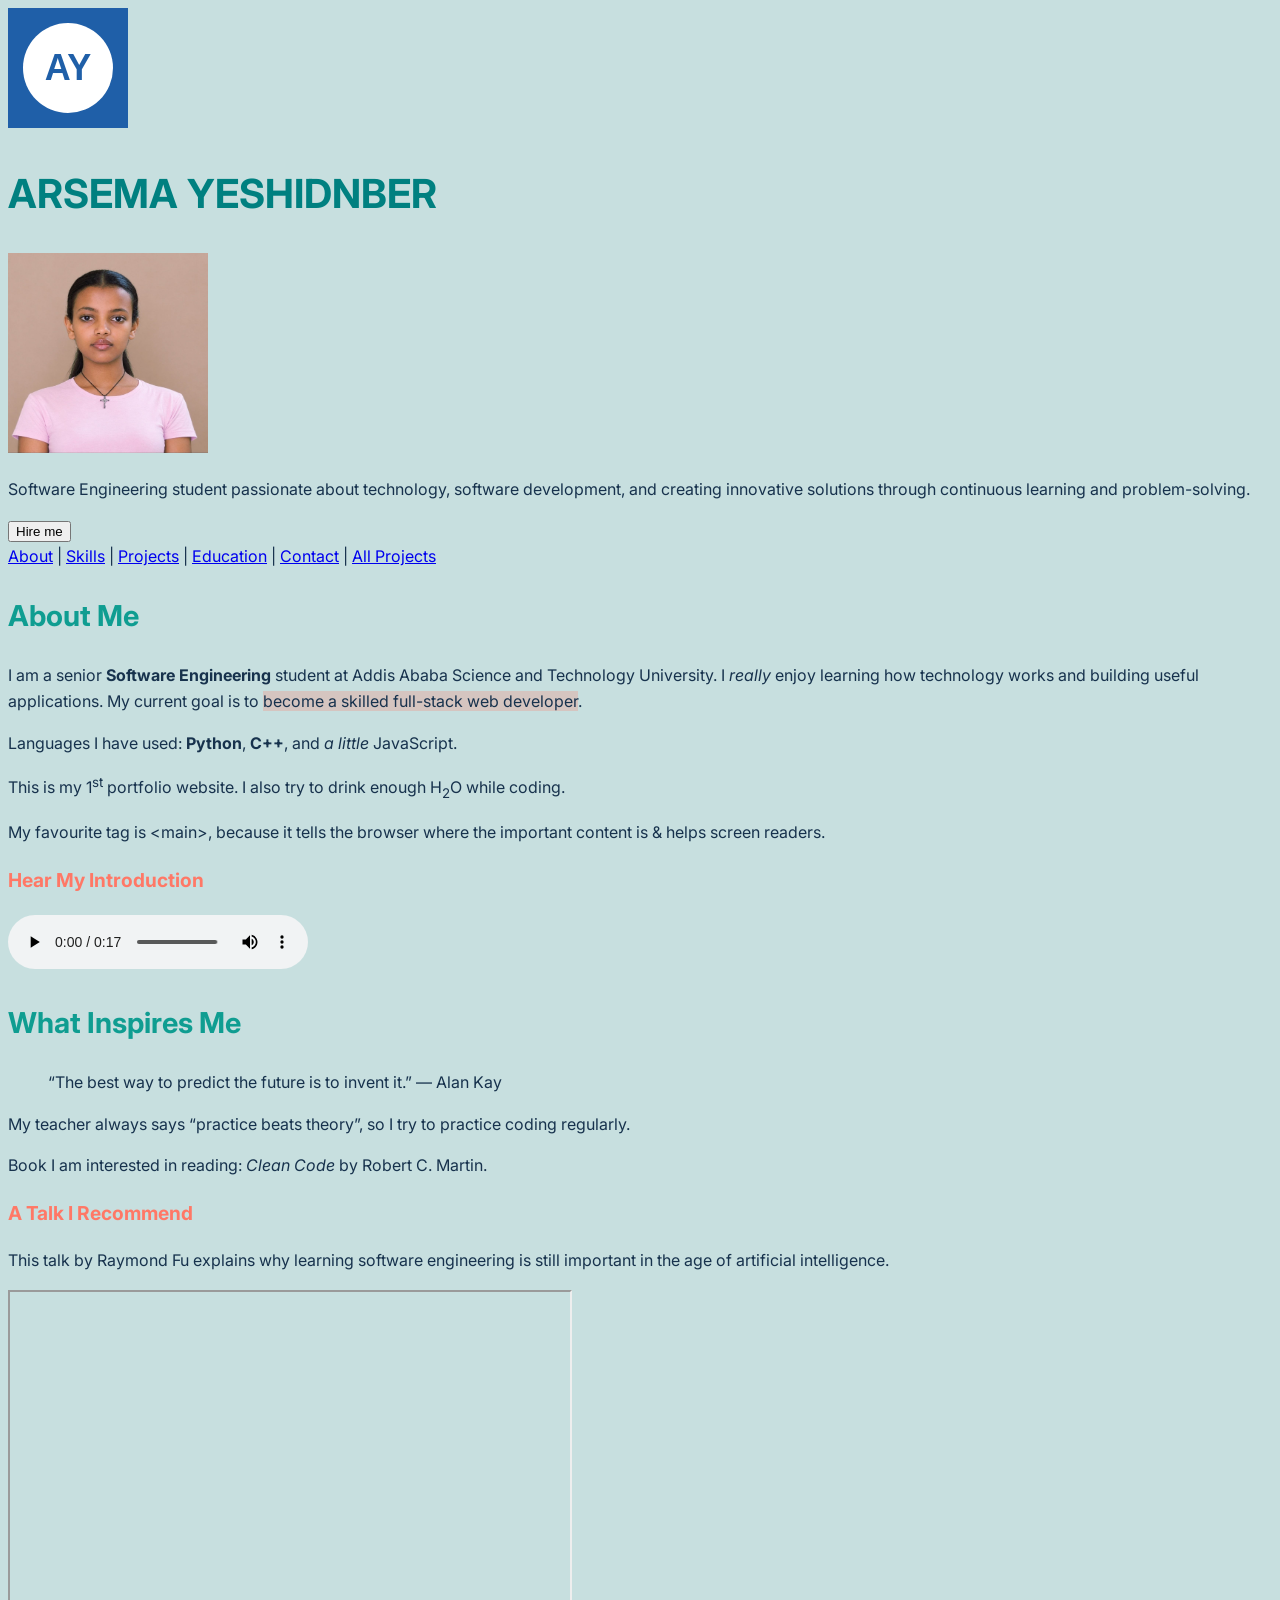
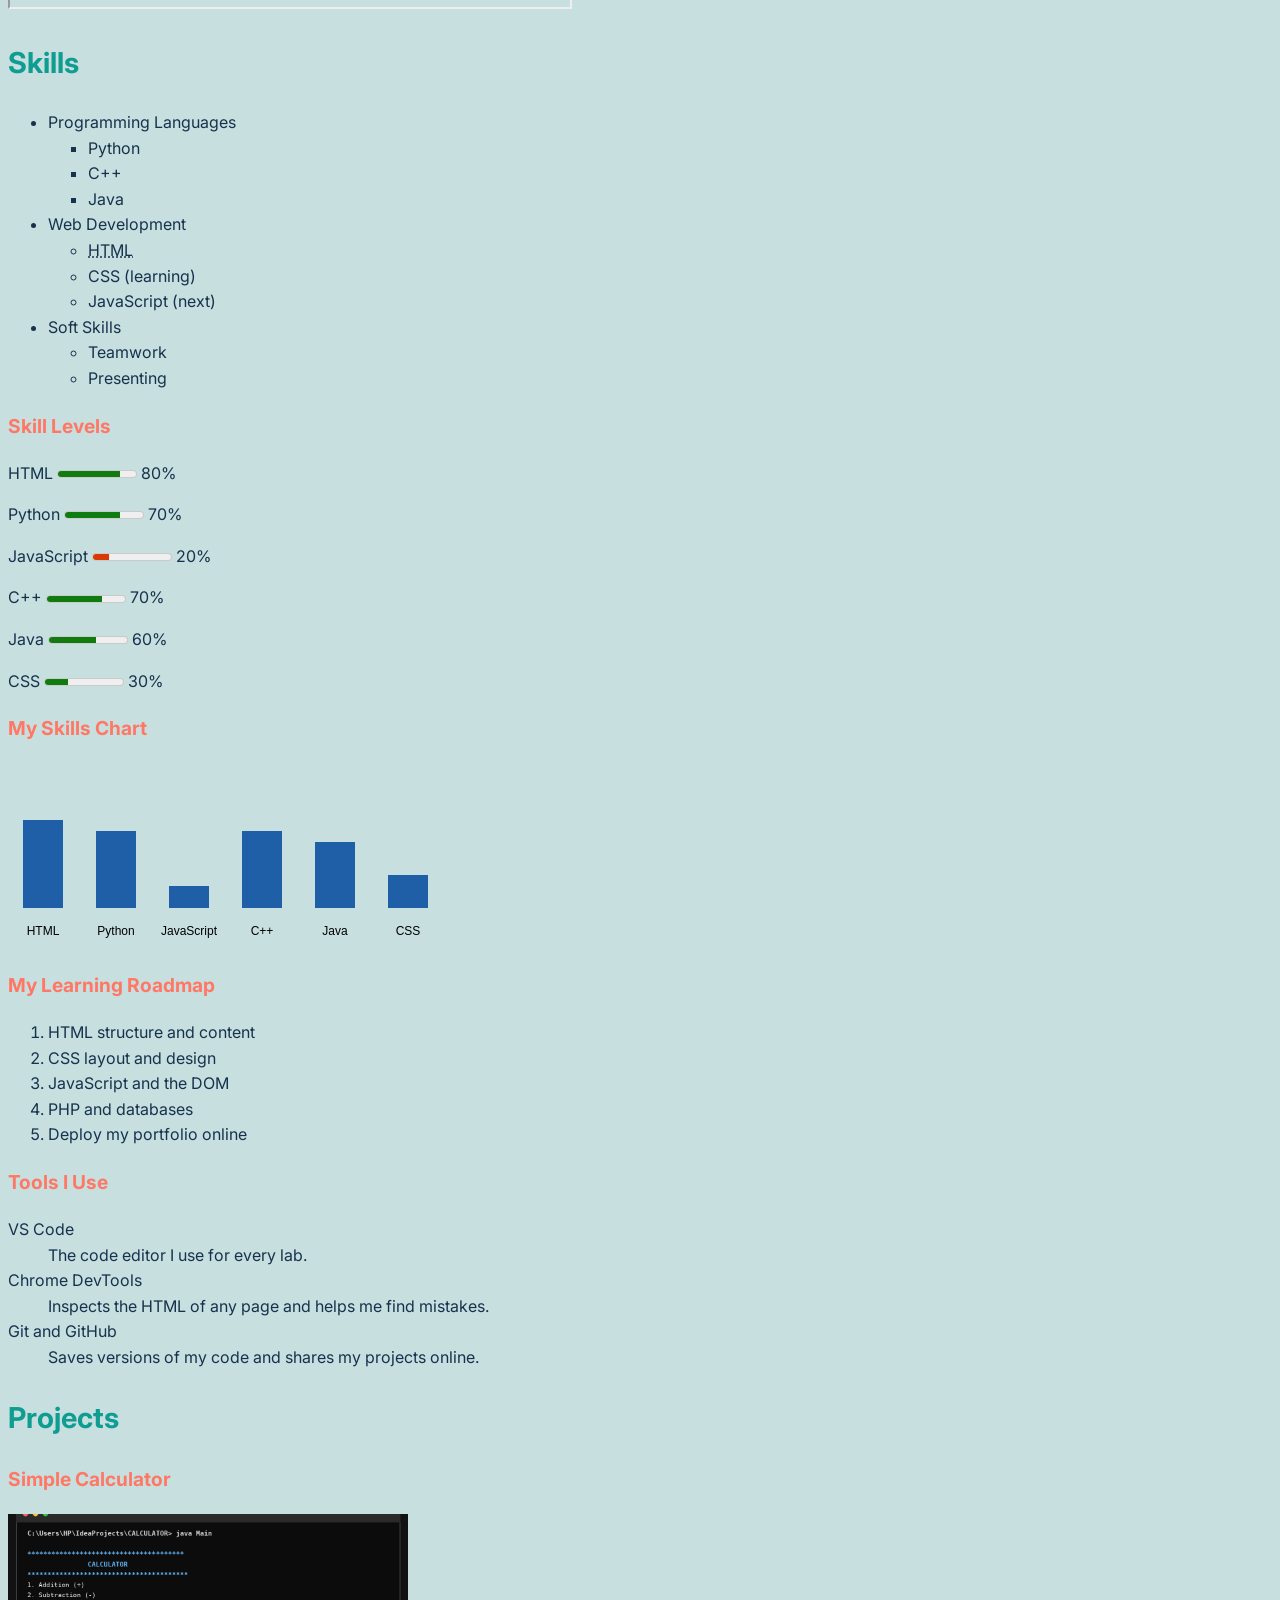
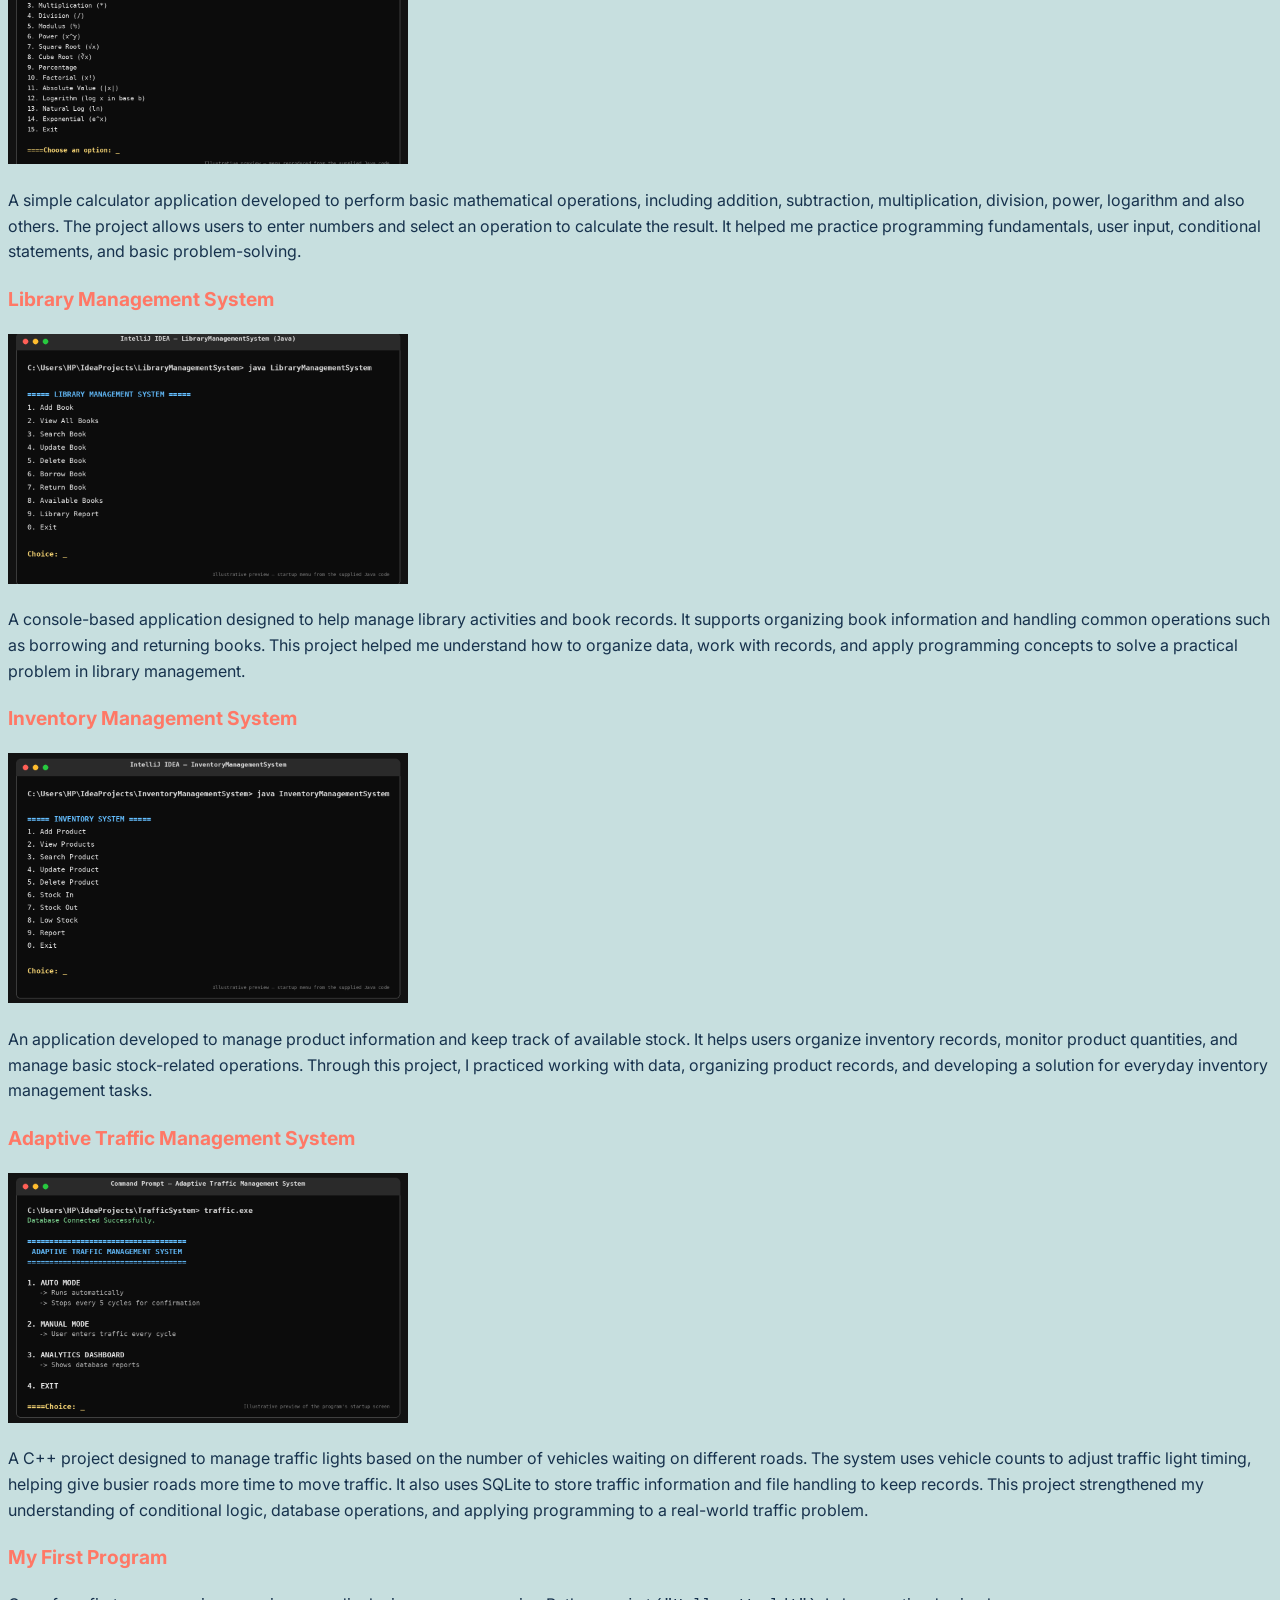
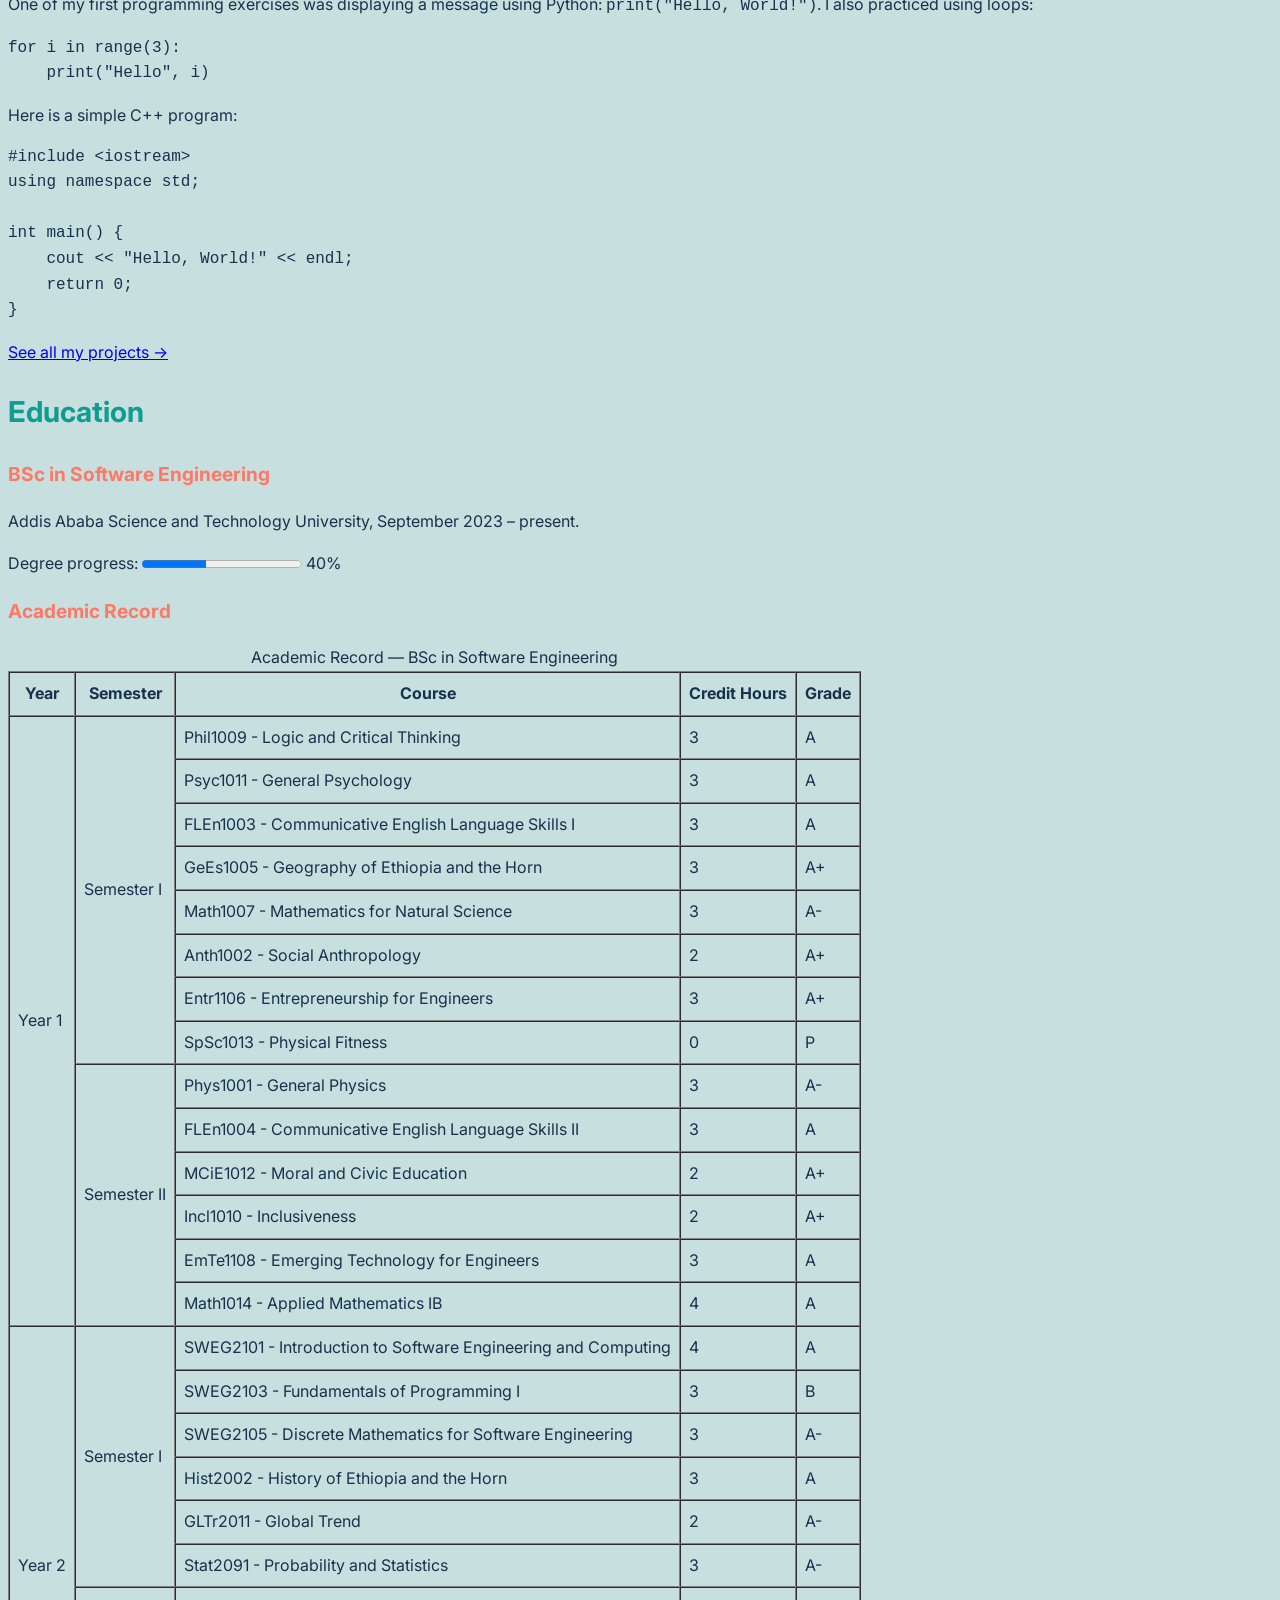
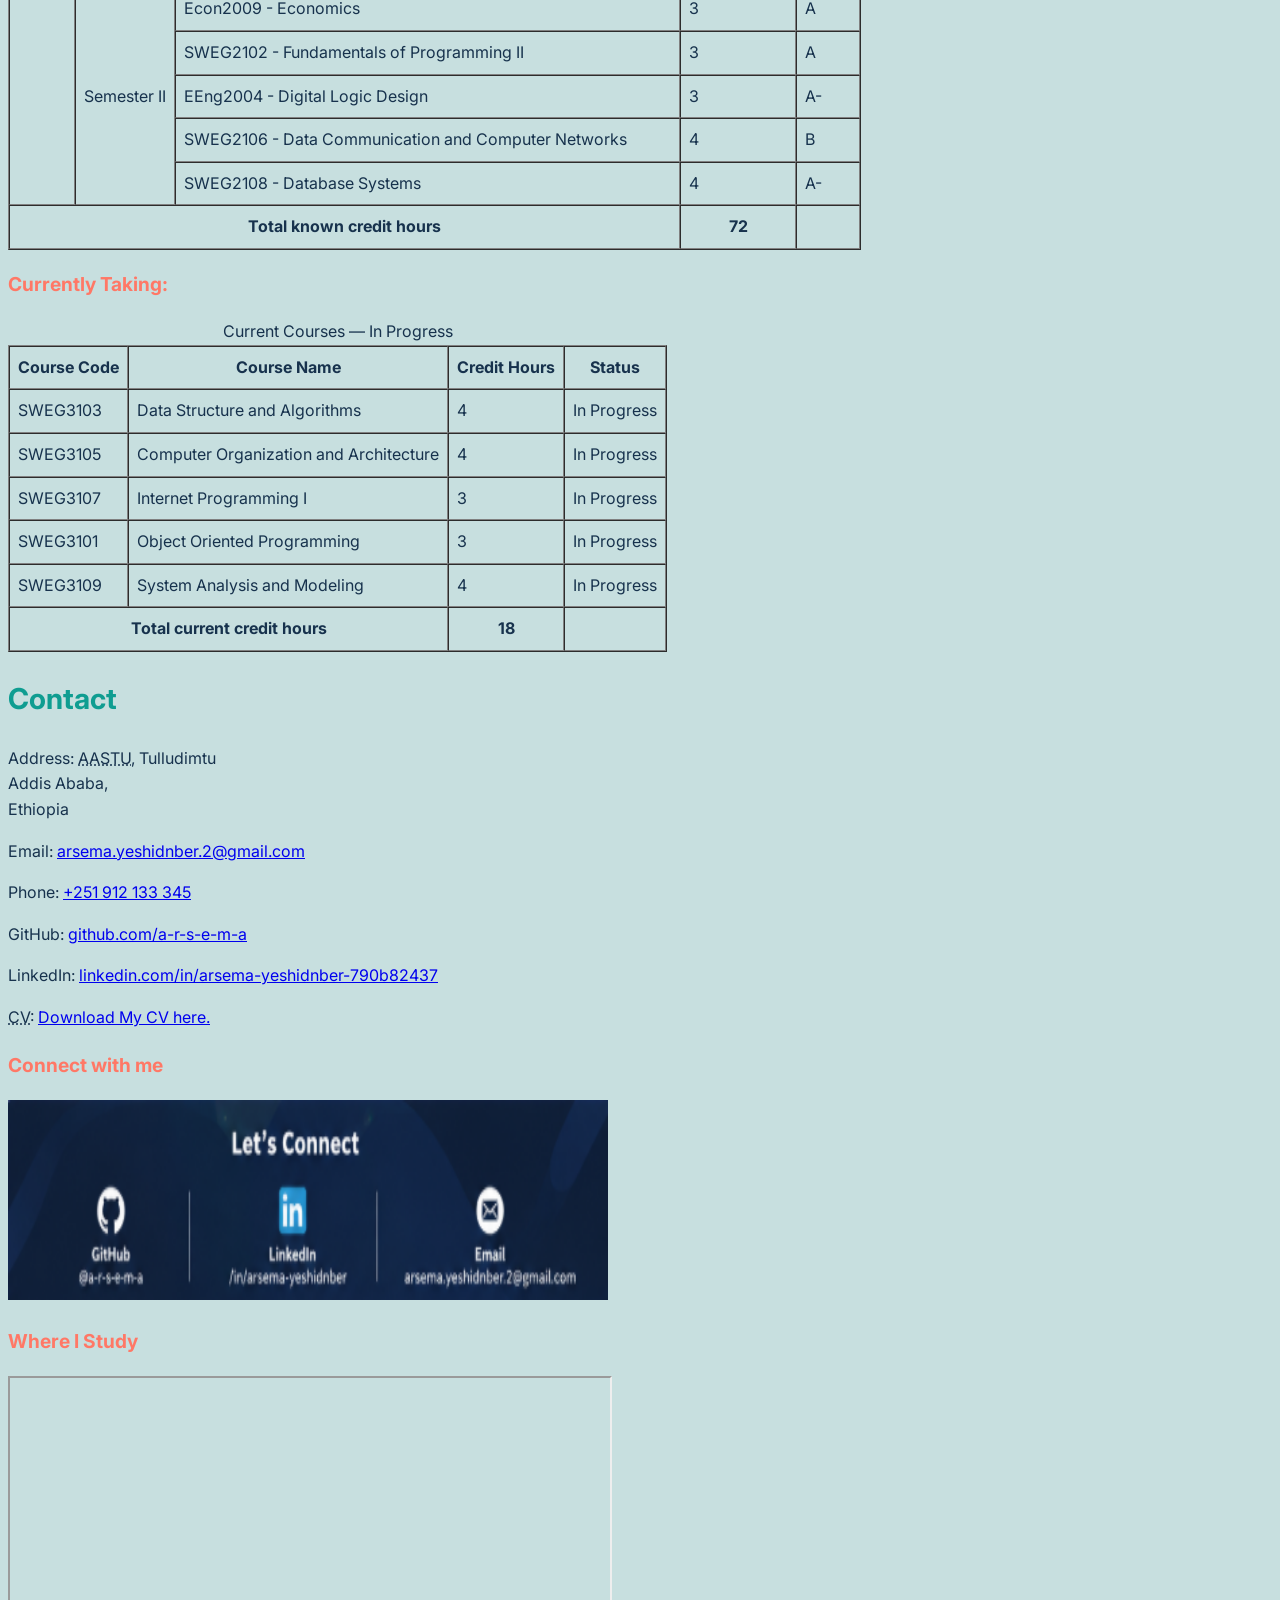
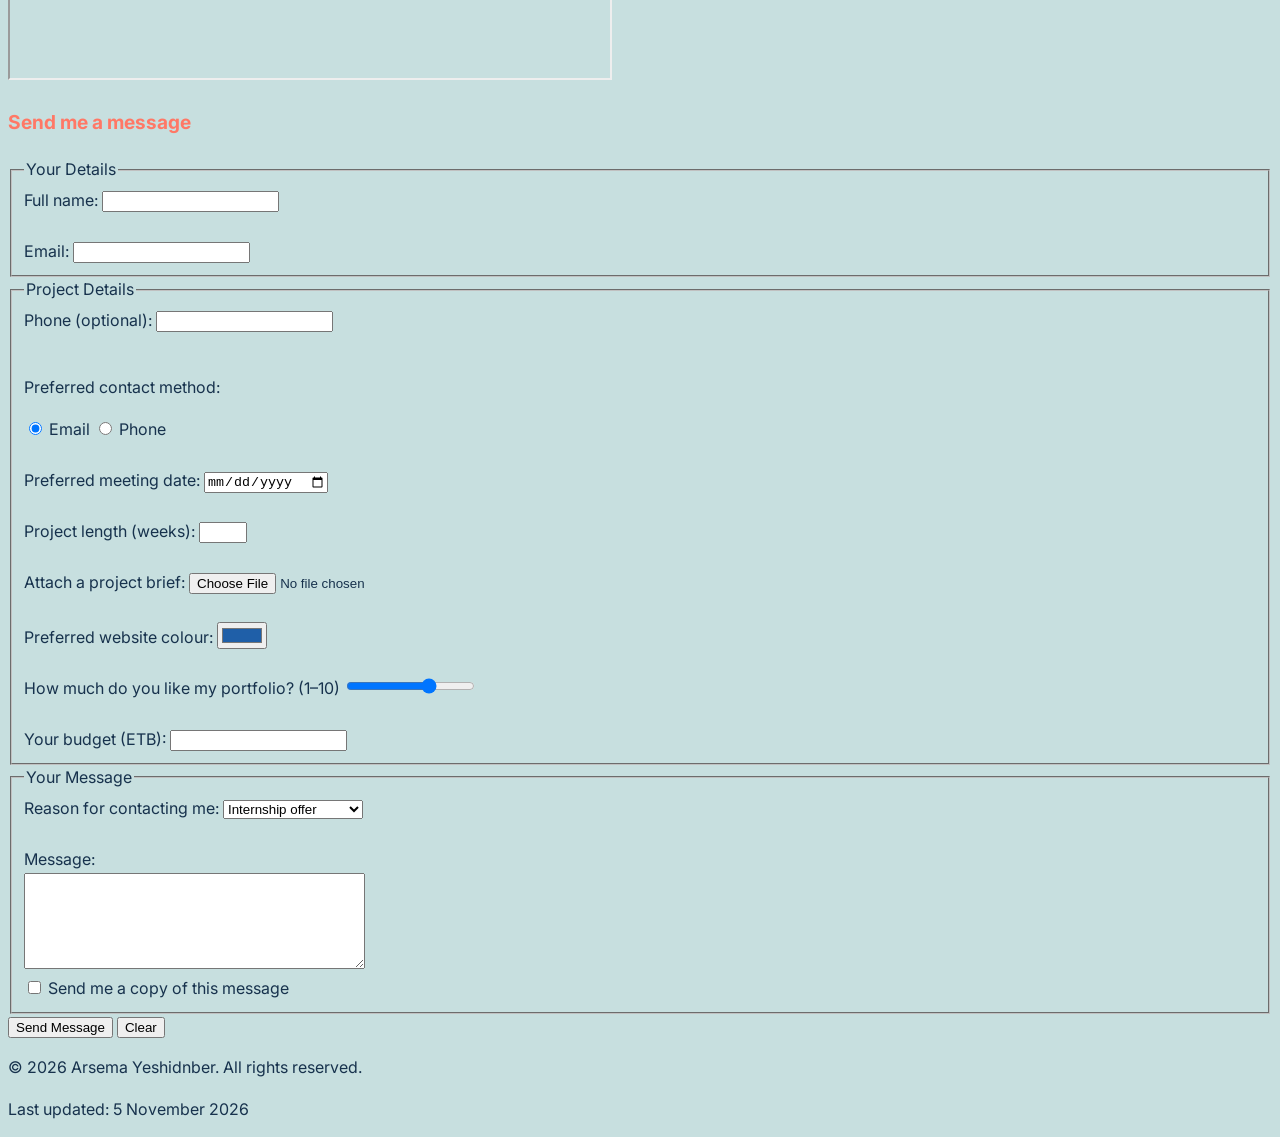
==== index.html @ cb22eab3 "Lab 16(C): Added Inter Google Font" ====
<!DOCTYPE html>
<html lang="en">
<head>
    <meta charset="UTF-8">

    <meta name="viewport" content="width=device-width, initial-scale=1.0">

    <meta name="description" content="Portfolio of Arsema Yeshidnber, Software Engineering student at Addis Ababa Science and Technology University, showcasing skills, education, and software projects.">

    <meta name="keywords" content="Arsema Yeshidnber, portfolio, software engineering, web developer, HTML, Java, Python, C++">

    <meta name="author" content="Arsema Yeshidnber">

    <title>Arsema Yeshidnber | Portfolio</title>

    <link rel="icon" type="image/png" href="image/favicon.png">
    
    <link href="https://fonts.googleapis.com/css2?family=Inter:wght@400;600;700&display=swap" rel="stylesheet">
    <link rel="stylesheet" href="css/style.css">

</head>
<body>

<header>

    <canvas id="logo" width="120" height="120">
        Arsema Yeshidnber logo
    </canvas>

    <h1> ARSEMA YESHIDNBER </h1>

    <img src="image\Profile pic.jpg"
         alt="Portrait of Arsema Yeshidnber"
         title="Arsema Yeshidnber"
         width="200"
         height="200">

    <p>Software Engineering student passionate about technology, software development, and creating innovative solutions through continuous learning and problem-solving.</p>

    <button type="button"
            onclick="document.getElementById('hireDialog').showModal()">
        Hire me
    </button>

    <dialog id="hireDialog">

        <h2>Available for Internships</h2>

        <p>
            I am available for internships and freelance web projects from June 2027.
        </p>

        <p>
            <a href="#contact">Send me a message</a>
            or
            <a href="files/cv.pdf" download>download my CV</a>.
        </p>

        <button type="button"
                onclick="document.getElementById('hireDialog').close()">
            Close
        </button>

    </dialog>

    <nav>
        <a href="#about">About</a> |
        <a href="#skills">Skills</a> |
        <a href="#projects">Projects</a> |
        <a href="#education">Education</a> |
        <a href="#contact">Contact</a> |
        <a href="project.html">All Projects</a>
    </nav>
</header>

<main>

    <section id="about">
        <h2>About Me</h2>

        <p>
            I am a senior <strong>Software Engineering</strong> student at Addis Ababa Science and Technology University.
            I <em>really</em> enjoy learning how technology works and building useful applications.
            My current goal is to <mark>become a skilled full-stack web developer</mark>.
        </p>

        <p>
            Languages I have used:
            <b>Python</b>, <b>C++</b>, and <i>a little</i> JavaScript.
        </p>

        <p>
            This is my 1<sup>st</sup> portfolio website.
            I also try to drink enough H<sub>2</sub>O while coding.
        </p>

        <p>
            My favourite tag is &lt;main&gt;, because it tells the browser
            where the important content is &amp; helps screen readers.
        </p>

        
        <h3>Hear My Introduction</h3>

        <audio controls>
            <source src="media/intro.mp3" type="audio/mpeg">
            Your browser does not support the audio element.
        </audio>

    </section>

    <aside>
        <h2>What Inspires Me</h2>

        <blockquote>
            “The best way to predict the future is to invent it.” — Alan Kay
        </blockquote>

        <p>
            My teacher always says <q>practice beats theory</q>, so I try to practice coding regularly.
        </p>

        <p>
            Book I am interested in reading:
            <cite>Clean Code</cite> by Robert C. Martin.
        </p>

    
        <h3>A Talk I Recommend</h3>

        <p>
            This talk by Raymond Fu explains why learning software engineering
            is still important in the age of artificial intelligence.
        </p>

        <iframe
            src="https://www.youtube.com/embed/w4rG5GY9IlA"
            width="560"
            height="315"
            title="Learning Software Engineering During the Era of AI by Raymond Fu"
            allowfullscreen>
        </iframe>

    </aside>

    <section id="skills">
        <h2>Skills</h2>

        <ul>
            <li>Programming Languages
                <ul type="square">
                    <li>Python</li>
                    <li>C++</li>
                    <li>Java</li>
                </ul>
            </li>

            <li>Web Development
                <ul type="circle">
                    <li><abbr title="HyperText Markup Language">HTML</abbr></li>
                    <li>CSS (learning)</li>
                    <li>JavaScript (next)</li>
                </ul>
            </li>

            <li>Soft Skills
                <ul>
                    <li>Teamwork</li>
                    <li>Presenting</li>
                </ul>
            </li>
        </ul>

        <h3>Skill Levels</h3>


        <p>
            <label for="lvl-html">HTML</label>
            <meter id="lvl-html" value="0.8" min="0" max="1">80%</meter>
            80%
        </p>

        <p>
            <label for="lvl-python">Python</label>
            <meter id="lvl-python" value="0.7" min="0" max="1">70%</meter>
            70%
        </p>

        <p>
            <label for="lvl-js">JavaScript</label>
            <meter id="lvl-js"
                   value="0.2"
                   min="0"
                   max="1"
                   low="0.3"
                   high="0.7"
                   optimum="1">20%</meter>
            20%
        </p>

        <p>
            <label for="lvl-cpp">C++</label>
            <meter id="lvl-cpp" value="0.7" min="0" max="1">70%</meter>
            70%
        </p>

        <p>
            <label for="lvl-java">Java</label>
            <meter id="lvl-java" value="0.6" min="0" max="1">60%</meter>
            60%
        </p>

        <p>
            <label for="lvl-css">CSS</label>
            <meter id="lvl-css" value="0.3" min="0" max="1">30%</meter>
            30%
        </p>


        <h3>My Skills Chart</h3>

        <canvas id="skillChart" width="600" height="180">
            A bar chart showing my HTML, Python, JavaScript, C++, Java,
            CSS, Teamwork, and Presenting skill levels.
        </canvas>

        <h3>My Learning Roadmap</h3>

        <ol type="1">
            <li>HTML structure and content</li>
            <li>CSS layout and design</li>
            <li>JavaScript and the DOM</li>
            <li>PHP and databases</li>
            <li>Deploy my portfolio online</li>
        </ol>

        <h3>Tools I Use</h3>

        <dl>
            <dt>VS Code</dt>
            <dd>The code editor I use for every lab.</dd>

            <dt>Chrome DevTools</dt>
            <dd>Inspects the HTML of any page and helps me find mistakes.</dd>

            <dt>Git and GitHub</dt>
            <dd>Saves versions of my code and shares my projects online.</dd>
        </dl>
    </section>

    <section id="projects">
        <h2>Projects</h2>

        <article>
            <h3>Simple Calculator</h3>

            <img src="image/Project - Simple calculator.png"
                 alt="Simple Calculator project screenshot"
                 width="400"
                 height="250"
                 style="object-fit: cover;">

            <p>
                A simple calculator application developed to perform basic mathematical operations,
                including addition, subtraction, multiplication, division, power, logarithm and also others. The project allows
                users to enter numbers and select an operation to calculate the result. It helped
                me practice programming fundamentals, user input, conditional statements, and
                basic problem-solving.
            </p>
        </article>

        <article>
            <h3>Library Management System</h3>

            <img src="image/Project - Library management system.png"
                 alt="Library Management System screenshot"
                 width="400"
                 height="250"
                 style="object-fit: cover;">

            <p>
                A console-based application designed to help manage library activities and book
                records. It supports organizing book information and handling common operations
                such as borrowing and returning books. This project helped me understand how to
                organize data, work with records, and apply programming concepts to solve a
                practical problem in library management.
            </p>
        </article>

        <article>
            <h3>Inventory Management System</h3>

            <img src="image/Project - Inventory management system.png"
                 alt="Inventory Management System screenshot"
                 width="400"
                 height="250"
                 style="object-fit: cover;">

            <p>
                An application developed to manage product information and keep track of available
                stock. It helps users organize inventory records, monitor product quantities, and
                manage basic stock-related operations. Through this project, I practiced working
                with data, organizing product records, and developing a solution for everyday
                inventory management tasks.
            </p>
        </article>

        <article>
            <h3>Adaptive Traffic Management System</h3>

            <img src="image/Project - Adaptive traffic management system.png"
                 alt="Adaptive Traffic Management System screenshot"
                 width="400"
                 height="250"
                 style="object-fit: cover;">

            <p>
                A C++ project designed to manage traffic lights based on the number of vehicles
                waiting on different roads. The system uses vehicle counts to adjust traffic light
                timing, helping give busier roads more time to move traffic. It also uses SQLite
                to store traffic information and file handling to keep records. This project
                strengthened my understanding of conditional logic, database operations, and
                applying programming to a real-world traffic problem.
            </p>
        </article>

        <article>
            <h3>My First Program</h3>

            <p>
                One of my first programming exercises was displaying
                a message using Python:
                <code>print("Hello, World!")</code>.
                I also practiced using loops:
            </p>

            <pre><code>for i in range(3):
    print("Hello", i)</code></pre>

            <p>Here is a simple C++ program:</p>

            <pre><code>#include &lt;iostream&gt;
using namespace std;

int main() {
    cout &lt;&lt; "Hello, World!" &lt;&lt; endl;
    return 0;
}</code></pre>
        </article>

        <p>
            <a href="project.html">See all my projects →</a>
        </p>
    </section>

    <section id="education">
        <h2>Education</h2>

        <h3>BSc in Software Engineering</h3>

        <p>
            Addis Ababa Science and Technology University,
            <time datetime="2023-09">September 2023</time> – present.
        </p>

        <p>
            <label for="degree">Degree progress:</label>

            <progress id="degree" value="40" max="100">
                40%
            </progress>

            40%
        </p>

        <h3>Academic Record</h3>

        <table border="1" cellpadding="8" cellspacing="0">
            <caption>Academic Record — BSc in Software Engineering</caption>

            <thead>
                <tr>
                    <th>Year</th>
                    <th>Semester</th>
                    <th>Course</th>
                    <th>Credit Hours</th>
                    <th>Grade</th>
                </tr>
            </thead>

            <tbody>
                <tr>
                    <td rowspan="14">Year 1</td>
                    <td rowspan="8">Semester I</td>
                    <td>Phil1009 - Logic and Critical Thinking</td>
                    <td>3</td>
                    <td>A</td>
                </tr>
                <tr>
                    <td>Psyc1011 - General Psychology</td>
                    <td>3</td>
                    <td>A</td>
                </tr>
                <tr>
                    <td>FLEn1003 - Communicative English Language Skills I</td>
                    <td>3</td>
                    <td>A</td>
                </tr>
                <tr>
                    <td>GeEs1005 - Geography of Ethiopia and the Horn</td>
                    <td>3</td>
                    <td>A+</td>
                </tr>
                <tr>
                    <td>Math1007 - Mathematics for Natural Science</td>
                    <td>3</td>
                    <td>A-</td>
                </tr>
                <tr>
                    <td>Anth1002 - Social Anthropology</td>
                    <td>2</td>
                    <td>A+</td>
                </tr>
                <tr>
                    <td>Entr1106 - Entrepreneurship for Engineers</td>
                    <td>3</td>
                    <td>A+</td>
                </tr>
                <tr>
                    <td>SpSc1013 - Physical Fitness</td>
                    <td>0</td>
                    <td>P</td>
                </tr>

                <tr>
                    <td rowspan="6">Semester II</td>
                    <td>Phys1001 - General Physics</td>
                    <td>3</td>
                    <td>A-</td>
                </tr>
                <tr>
                    <td>FLEn1004 - Communicative English Language Skills II</td>
                    <td>3</td>
                    <td>A</td>
                </tr>
                <tr>
                    <td>MCiE1012 - Moral and Civic Education</td>
                    <td>2</td>
                    <td>A+</td>
                </tr>
                <tr>
                    <td>Incl1010 - Inclusiveness</td>
                    <td>2</td>
                    <td>A+</td>
                </tr>
                <tr>
                    <td>EmTe1108 - Emerging Technology for Engineers</td>
                    <td>3</td>
                    <td>A</td>
                </tr>
                <tr>
                    <td>Math1014 - Applied Mathematics IB</td>
                    <td>4</td>
                    <td>A</td>
                </tr>

                <tr>
                    <td rowspan="11">Year 2</td>
                    <td rowspan="6">Semester I</td>
                    <td>SWEG2101 - Introduction to Software Engineering and Computing</td>
                    <td>4</td>
                    <td>A</td>
                </tr>
                <tr>
                    <td>SWEG2103 - Fundamentals of Programming I</td>
                    <td>3</td>
                    <td>B</td>
                </tr>
                <tr>
                    <td>SWEG2105 - Discrete Mathematics for Software Engineering</td>
                    <td>3</td>
                    <td>A-</td>
                </tr>
                <tr>
                    <td>Hist2002 - History of Ethiopia and the Horn</td>
                    <td>3</td>
                    <td>A</td>
                </tr>
                <tr>
                    <td>GLTr2011 - Global Trend</td>
                    <td>2</td>
                    <td>A-</td>
                </tr>
                <tr>
                    <td>Stat2091 - Probability and Statistics</td>
                    <td>3</td>
                    <td>A-</td>
                </tr>

                <tr>
                    <td rowspan="5">Semester II</td>
                    <td>Econ2009 - Economics</td>
                    <td>3</td>
                    <td>A</td>
                </tr>
                <tr>
                    <td>SWEG2102 - Fundamentals of Programming II</td>
                    <td>3</td>
                    <td>A</td>
                </tr>
                <tr>
                    <td>EEng2004 - Digital Logic Design</td>
                    <td>3</td>
                    <td>A-</td>
                </tr>
                <tr>
                    <td>SWEG2106 - Data Communication and Computer Networks</td>
                    <td>4</td>
                    <td>B</td>
                </tr>
                <tr>
                    <td>SWEG2108 - Database Systems</td>
                    <td>4</td>
                    <td>A-</td>
                </tr>
            </tbody>

            <tfoot>
                <tr>
                    <th colspan="3">Total known credit hours </th>
                    <th>72</th>
                    <th></th>
                </tr>
            </tfoot>
        </table>

        <h3>Currently Taking:</h3>

        <table border="1" cellpadding="8" cellspacing="0">
            <caption>Current Courses — In Progress</caption>

            <thead>
                <tr>
                    <th>Course Code</th>
                    <th>Course Name</th>
                    <th>Credit Hours</th>
                    <th>Status</th>
                </tr>
            </thead>

            <tbody>
                <tr>
                    <td>SWEG3103</td>
                    <td>Data Structure and Algorithms</td>
                    <td>4</td>
                    <td>In Progress</td>
                </tr>
                <tr>
                    <td>SWEG3105</td>
                    <td>Computer Organization and Architecture</td>
                    <td>4</td>
                    <td>In Progress</td>
                </tr>
                <tr>
                    <td>SWEG3107</td>
                    <td>Internet Programming I</td>
                    <td>3</td>
                    <td>In Progress</td>
                </tr>
                <tr>
                    <td>SWEG3101</td>
                    <td>Object Oriented Programming</td>
                    <td>3</td>
                    <td>In Progress</td>
                </tr>
                <tr>
                    <td>SWEG3109</td>
                    <td>System Analysis and Modeling</td>
                    <td>4</td>
                    <td>In Progress</td>
                </tr>
            </tbody>

            <tfoot>
                <tr>
                    <th colspan="2">Total current credit hours</th>
                    <th>18</th>
                    <th></th>
                </tr>
            </tfoot>
        </table>
    </section>

    <section id="contact">
        <h2>Contact</h2>

        <p>
            Address: <abbr title="Addis Ababa Science and Technology University">AASTU</abbr>, Tulludimtu<br>
            Addis Ababa,<br>
            Ethiopia
        </p>

        <p>
            Email:
            <a href="mailto:arsema.yeshidnber.2@gmail.com">arsema.yeshidnber.2@gmail.com</a>
        </p>

        <p>
            Phone:
            <a href="tel:+251912133345">+251&nbsp;912&nbsp;133&nbsp;345</a>
        </p>

        <p>
            GitHub:
            <a href="https://github.com/a-r-s-e-m-a">github.com/a-r-s-e-m-a</a>
        </p>

        <p>
            LinkedIn:
            <a href="https://www.linkedin.com/in/arsema-yeshidnber-790b82437">
                linkedin.com/in/arsema-yeshidnber-790b82437
            </a>
        </p>

        <p>
            <abbr title="Curriculum Vitae">CV</abbr>:
            <a href="files/cv.pdf" download>
                Download My CV here.
            </a>
        </p>

        <h3>Connect with me</h3>

        <img src="image/Connect banner.png"
             alt="Connect with me on GitHub, LinkedIn, and Email"
             usemap="#connectmap"
             width="600"
             height="200">

        <map name="connectmap">
            <area shape="rect"
                  coords="20,40,180,160"
                  href="https://github.com/a-r-s-e-m-a"
                  alt="GitHub">

            <area shape="circle"
                  coords="300,100,70"
                  href="https://www.linkedin.com/in/arsema-yeshidnber-790b82437"
                  alt="LinkedIn">

            <area shape="rect"
                  coords="420,40,580,160"
                  href="mailto:arsema.yeshidnber.2@gmail.com"
                  alt="Email">
        </map>

        <h3>Where I Study</h3>

        <iframe
            src="https://maps.google.com/maps?q=Addis%20Ababa%20Science%20and%20Technology%20University%2C%20Addis%20Ababa%2C%20Ethiopia&output=embed"
            width="600"
            height="300"
            title="Map of Addis Ababa Science and Technology University campus">
        </iframe>

        <h3>Send me a message</h3>

        <form action="thank-you.html" method="post" enctype="multipart/form-data">

            <fieldset>
                <legend>Your Details</legend>

                <label for="fullname">Full name:</label>
                <input type="text" id="fullname" name="fullname" required>

                <br><br>

                <label for="email">Email:</label>
                <input type="email" id="email" name="email" required>
            </fieldset>

            <fieldset>
                <legend>Project Details</legend>

                <label for="phone">Phone (optional):</label>
                <input type="text"
                       id="phone"
                       name="phone"
                       pattern="0[79][0-9]{8}"
                       title="10 digits starting with 09 or 07">

                <br><br>

                <p>Preferred contact method:</p>

                <input type="radio"
                       id="by-email"
                       name="contact-method"
                       value="email"
                       checked>

                <label for="by-email">Email</label>

                <input type="radio"
                       id="by-phone"
                       name="contact-method"
                       value="phone">

                <label for="by-phone">Phone</label>

                <br><br>

                <label for="meeting">Preferred meeting date:</label>
                <input type="date"
                       id="meeting"
                       name="meeting"
                       min="2026-11-01">

                <br><br>

                <label for="weeks">Project length (weeks):</label>
                <input type="number"
                       id="weeks"
                       name="weeks"
                       min="1"
                       max="52"
                       step="1">

                <br><br>

                <label for="brief">Attach a project brief:</label>
                <input type="file"
                       id="brief"
                       name="brief">

                <br><br>

                <label for="colour">Preferred website colour:</label>
                <input type="color"
                       id="colour"
                       name="colour"
                       value="#1f5fa8">

                <br><br>

                <label for="rating">How much do you like my portfolio? (1–10)</label>
                <input type="range"
                       id="rating"
                       name="rating"
                       min="1"
                       max="10"
                       value="7">

                <br><br>

                <label for="budget">Your budget (ETB):</label>
                <input type="number"
                       id="budget"
                       name="budget"
                       min="1000"
                       step="500">

            </fieldset>

            <fieldset>
                <legend>Your Message</legend>

                <label for="reason">Reason for contacting me:</label>

                <select id="reason" name="reason" required>
                    <optgroup label="Work">
                        <option value="internship">Internship offer</option>
                        <option value="freelance">Freelance project</option>
                        <option value="job">Full-time job</option>
                    </optgroup>

                    <optgroup label="Study">
                        <option value="group-project">Group project</option>
                        <option value="tutoring">Tutoring</option>
                    </optgroup>

                    <option value="other">Other</option>
                </select>

                <br><br>

                <label for="message">Message:</label>
                <br>

                <textarea id="message"
                          name="message"
                          rows="6"
                          cols="40"
                          required></textarea>

                <br>

                <input type="checkbox"
                       id="copy"
                       name="copy"
                       value="yes">

                <label for="copy">Send me a copy of this message</label>

            </fieldset>

            <button type="submit">Send Message</button>
            <button type="reset">Clear</button>

        </form>

    </section>

</main>

<footer>
    <p>&copy; 2026 Arsema Yeshidnber. All rights reserved.</p>

    <p>
        Last updated:
        <time datetime="2026-11-05">5 November 2026</time>
    </p>
</footer>

<script>

    const canvas = document.getElementById('logo');
    const ctx = canvas.getContext('2d');

    ctx.fillStyle = "#1f5fa8";
    ctx.fillRect(0, 0, 120, 120);

    ctx.beginPath();
    ctx.arc(60, 60, 45, 0, 2 * Math.PI);
    ctx.fillStyle = "white";
    ctx.fill();

    ctx.fillStyle = "#1f5fa8";
    ctx.font = "bold 36px Arial";
    ctx.textAlign = "center";
    ctx.textBaseline = "middle";
    ctx.fillText("AY", 60, 62);

    const chart = document.getElementById('skillChart');
    const chartCtx = chart.getContext('2d');

    chartCtx.fillStyle = "#1f5fa8";

    chartCtx.fillRect(15, 145 - 88, 40, 88);

    chartCtx.fillRect(88, 145 - 77, 40, 77);

    chartCtx.fillRect(161, 145 - 22, 40, 22);

    chartCtx.fillRect(234, 145 - 77, 40, 77);

    chartCtx.fillRect(307, 145 - 66, 40, 66);

    chartCtx.fillRect(380, 145 - 33, 40, 33);

    chartCtx.fillStyle = "#000000";
    chartCtx.font = "12px Arial";
    chartCtx.textAlign = "center";
    chartCtx.textBaseline = "bottom";

    chartCtx.fillText("HTML", 35, 175);
    chartCtx.fillText("Python", 108, 175);
    chartCtx.fillText("JavaScript", 181, 175);
    chartCtx.fillText("C++", 254, 175);
    chartCtx.fillText("Java", 327, 175);
    chartCtx.fillText("CSS", 400, 175);
    
</script>

</body>
</html>
---- css/style.css ----
/* ==========================================
   Portfolio stylesheet — Arsema Yeshidnber
========================================== */

/* Palette
   Primary: #0F9D91 (teal)
   Dark: #17324D (midnight navy)
   Accent: #FF7866 (soft coral)
   Light: #F2F7F7 (cool mist)
   Surface: #FFFFFF (white)
*/

/* ---------- Base ---------- */

body {
    background-color: #c7dfdf;
    color: rgb(23, 50, 77);
    font-family: 'Inter', sans-serif;
}

/* ---------- Colours in Five Formats ---------- */

h1 {
    color: teal; /* Named colour */
}

h2 {
    color: #0F9D91; /* Hexadecimal */
}

h3 {
    color: hsl(7, 100%, 70%); /* HSL */
}

mark {
    background-color: rgba(255, 120, 102, 0.25); /* RGBA */
    color: #17324D;
}

/* ---------- Part B: CSS Units ---------- */

/* Set the root font size */
html {
    font-size: 16px;
}

/* Main heading */
h1 {
    font-size: 2.5rem;
}

/* Section headings */
h2 {
    font-size: 1.8rem;
}

/* Subheadings */
h3 {
    font-size: 1.2rem;
}

/* ---------- Part C: Google Font ---------- */

/* Apply Inter font throughout the portfolio */
body {
    font-family: 'Inter', sans-serif;
    font-size: 1rem;
    line-height: 1.6;
}
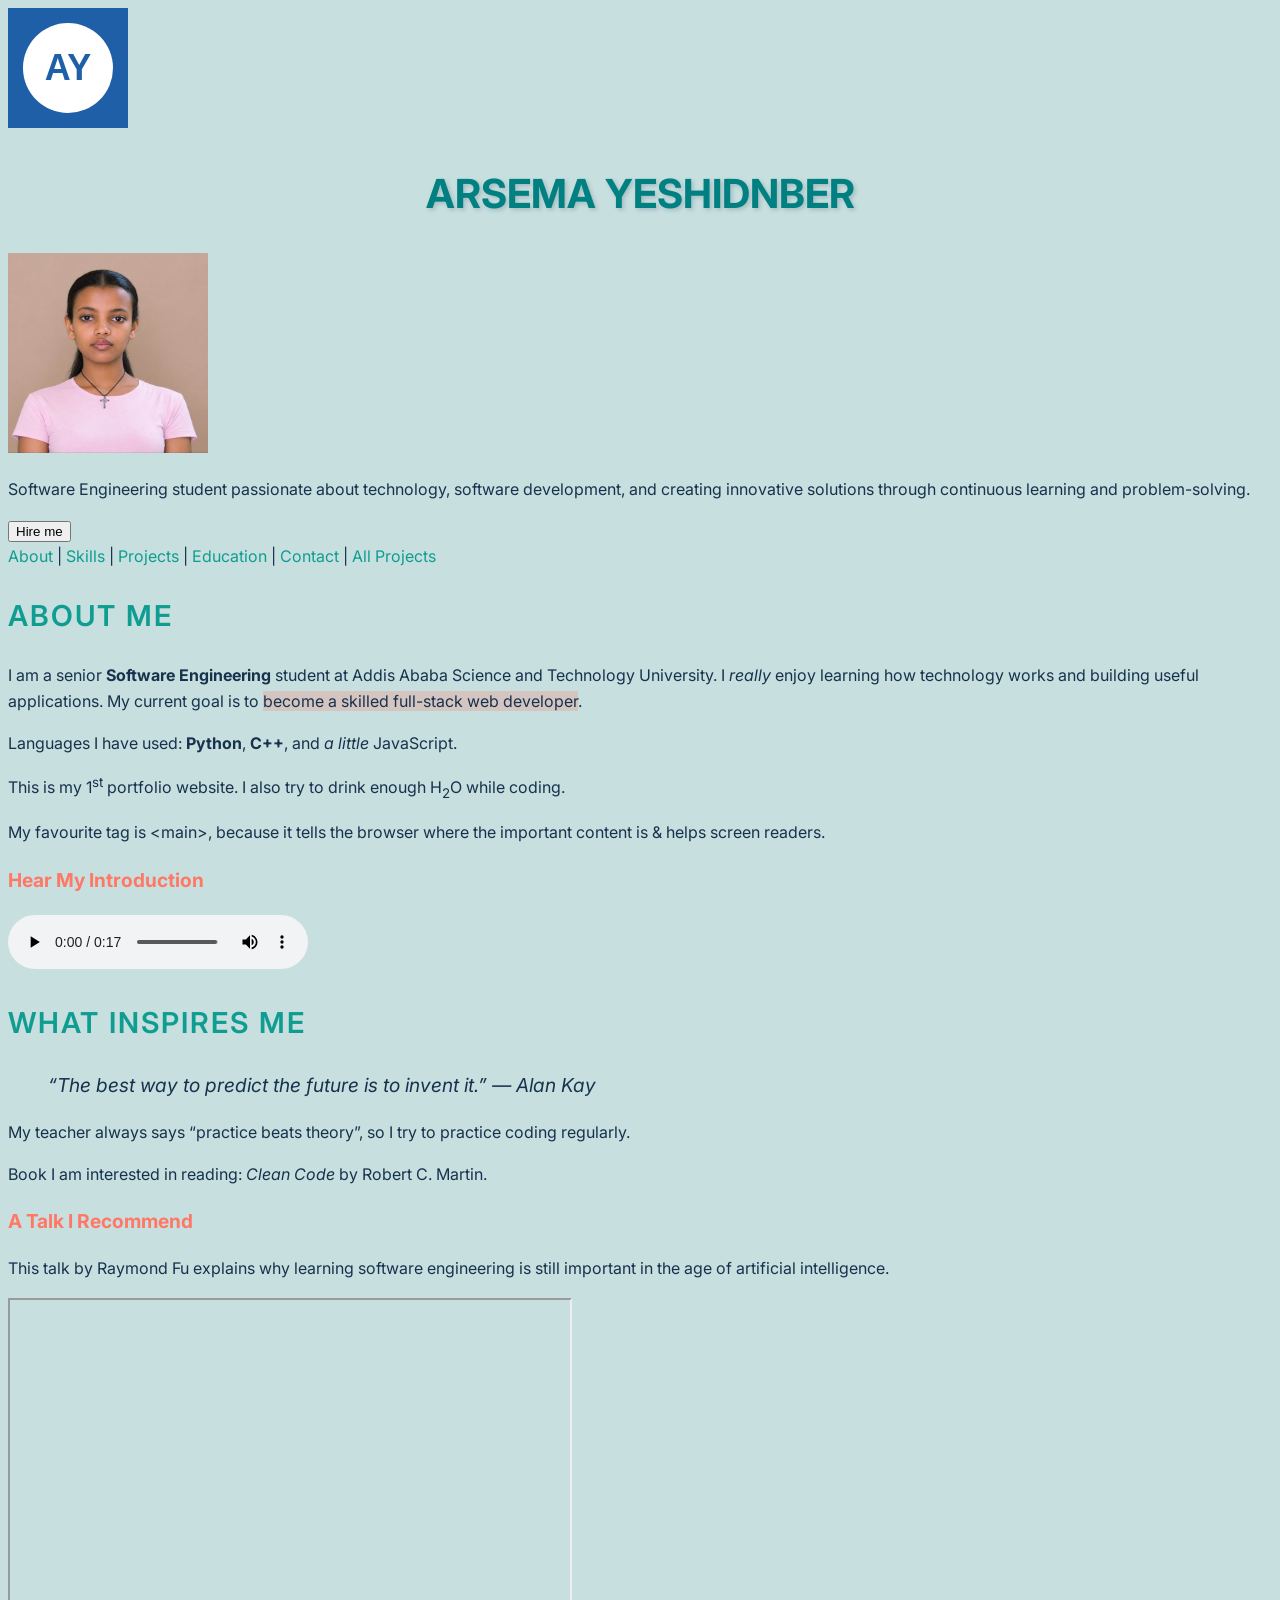
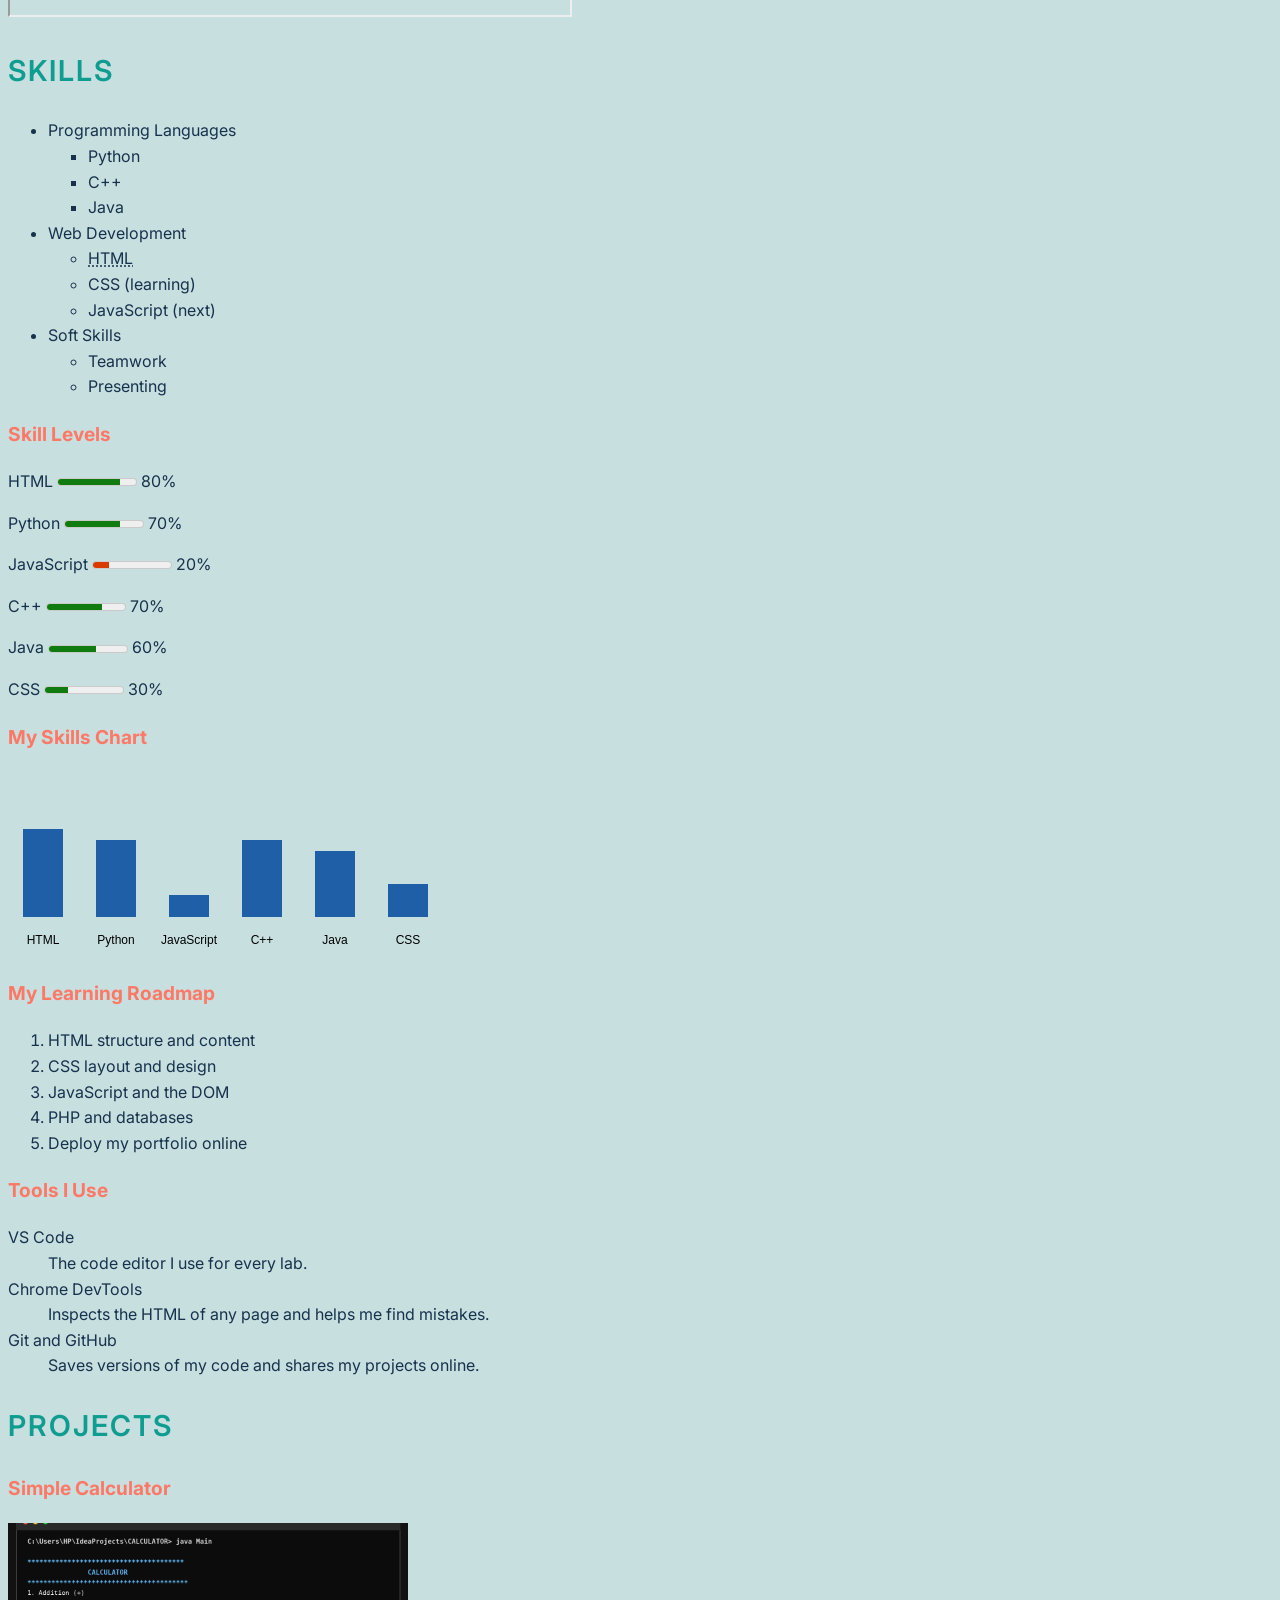
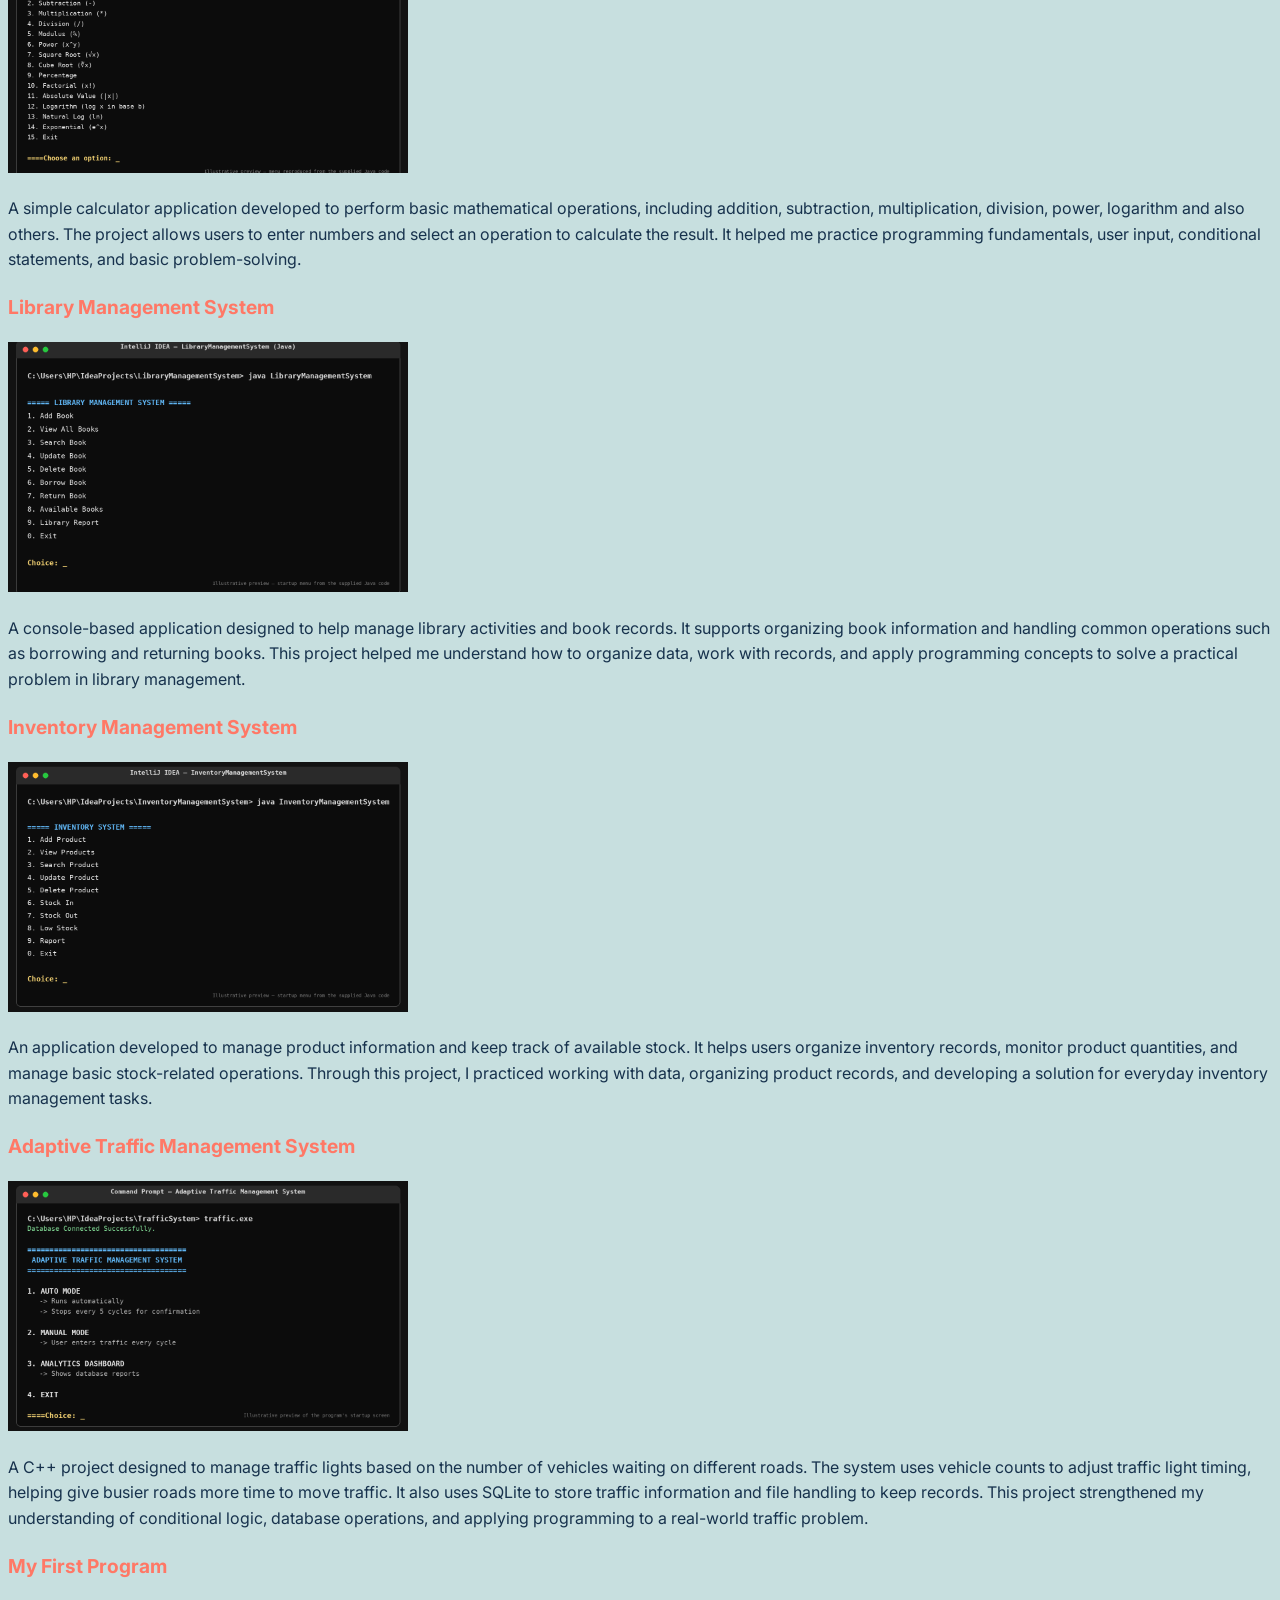
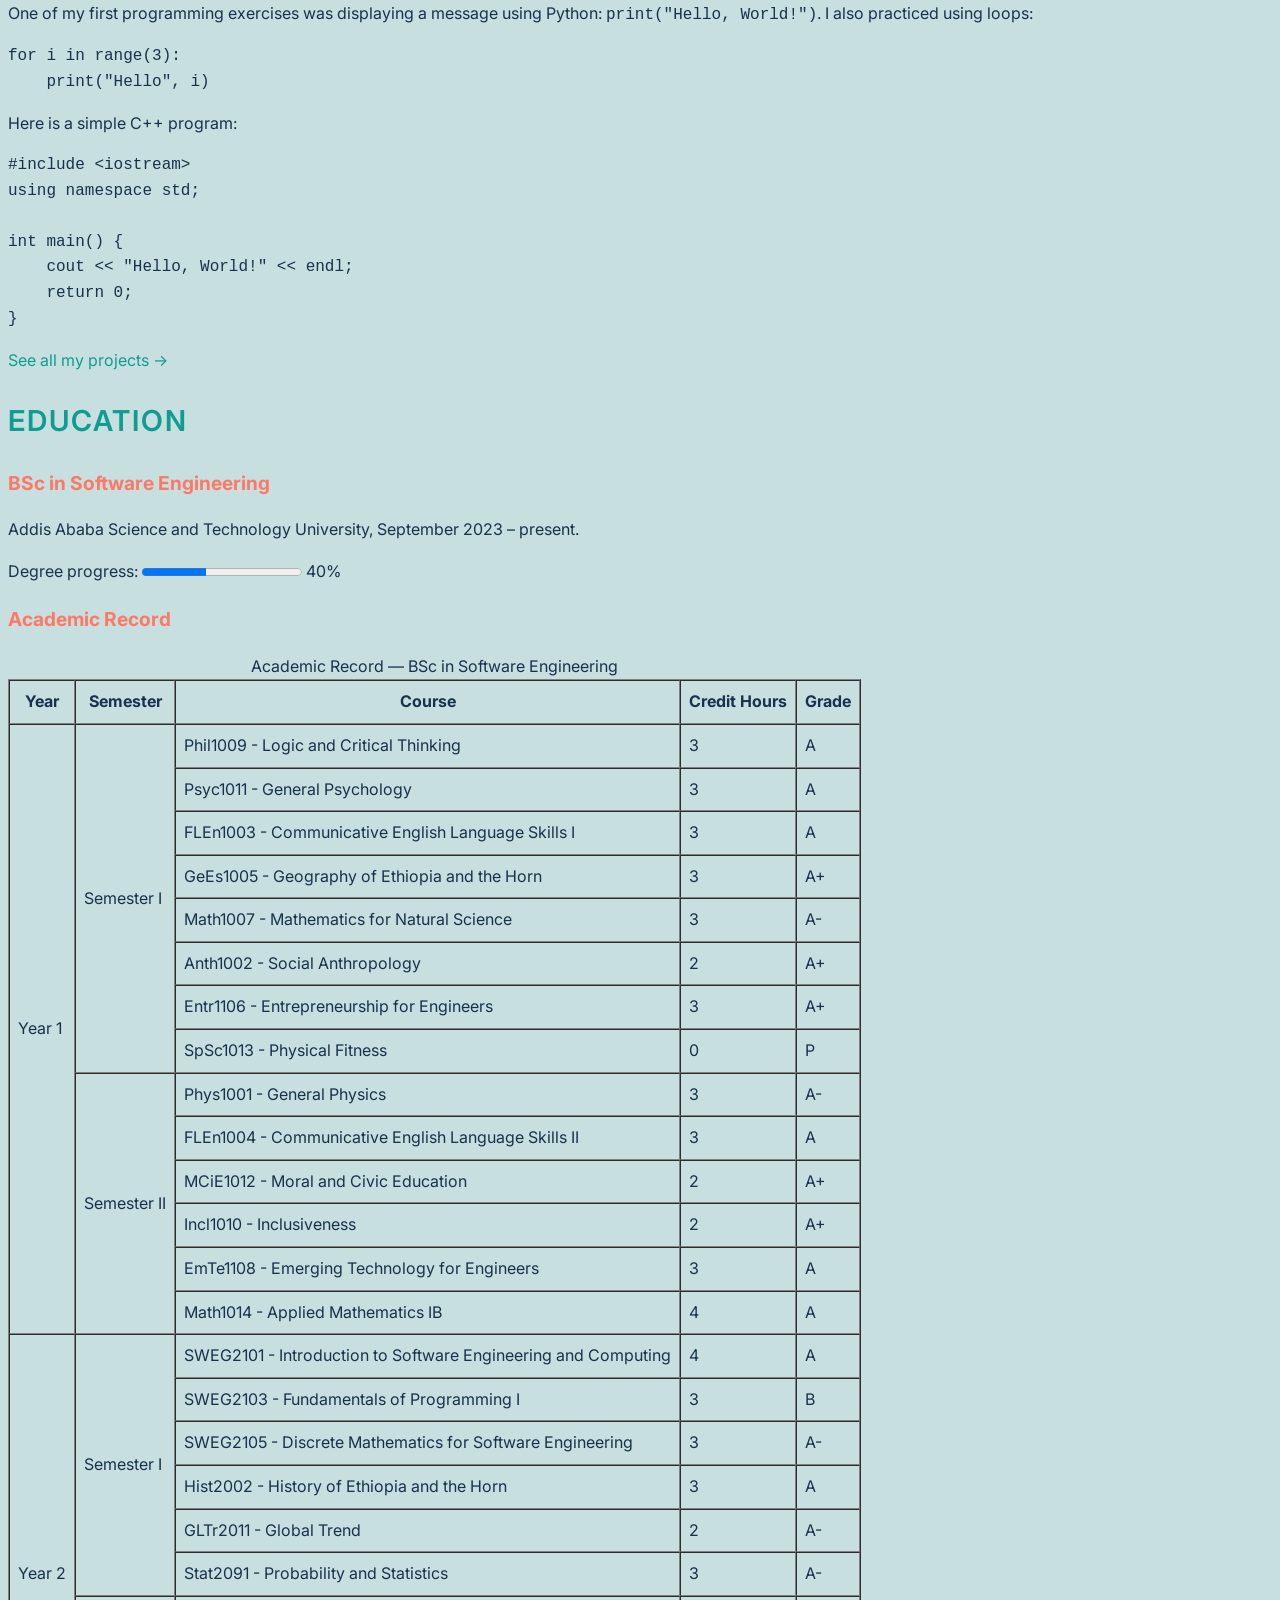
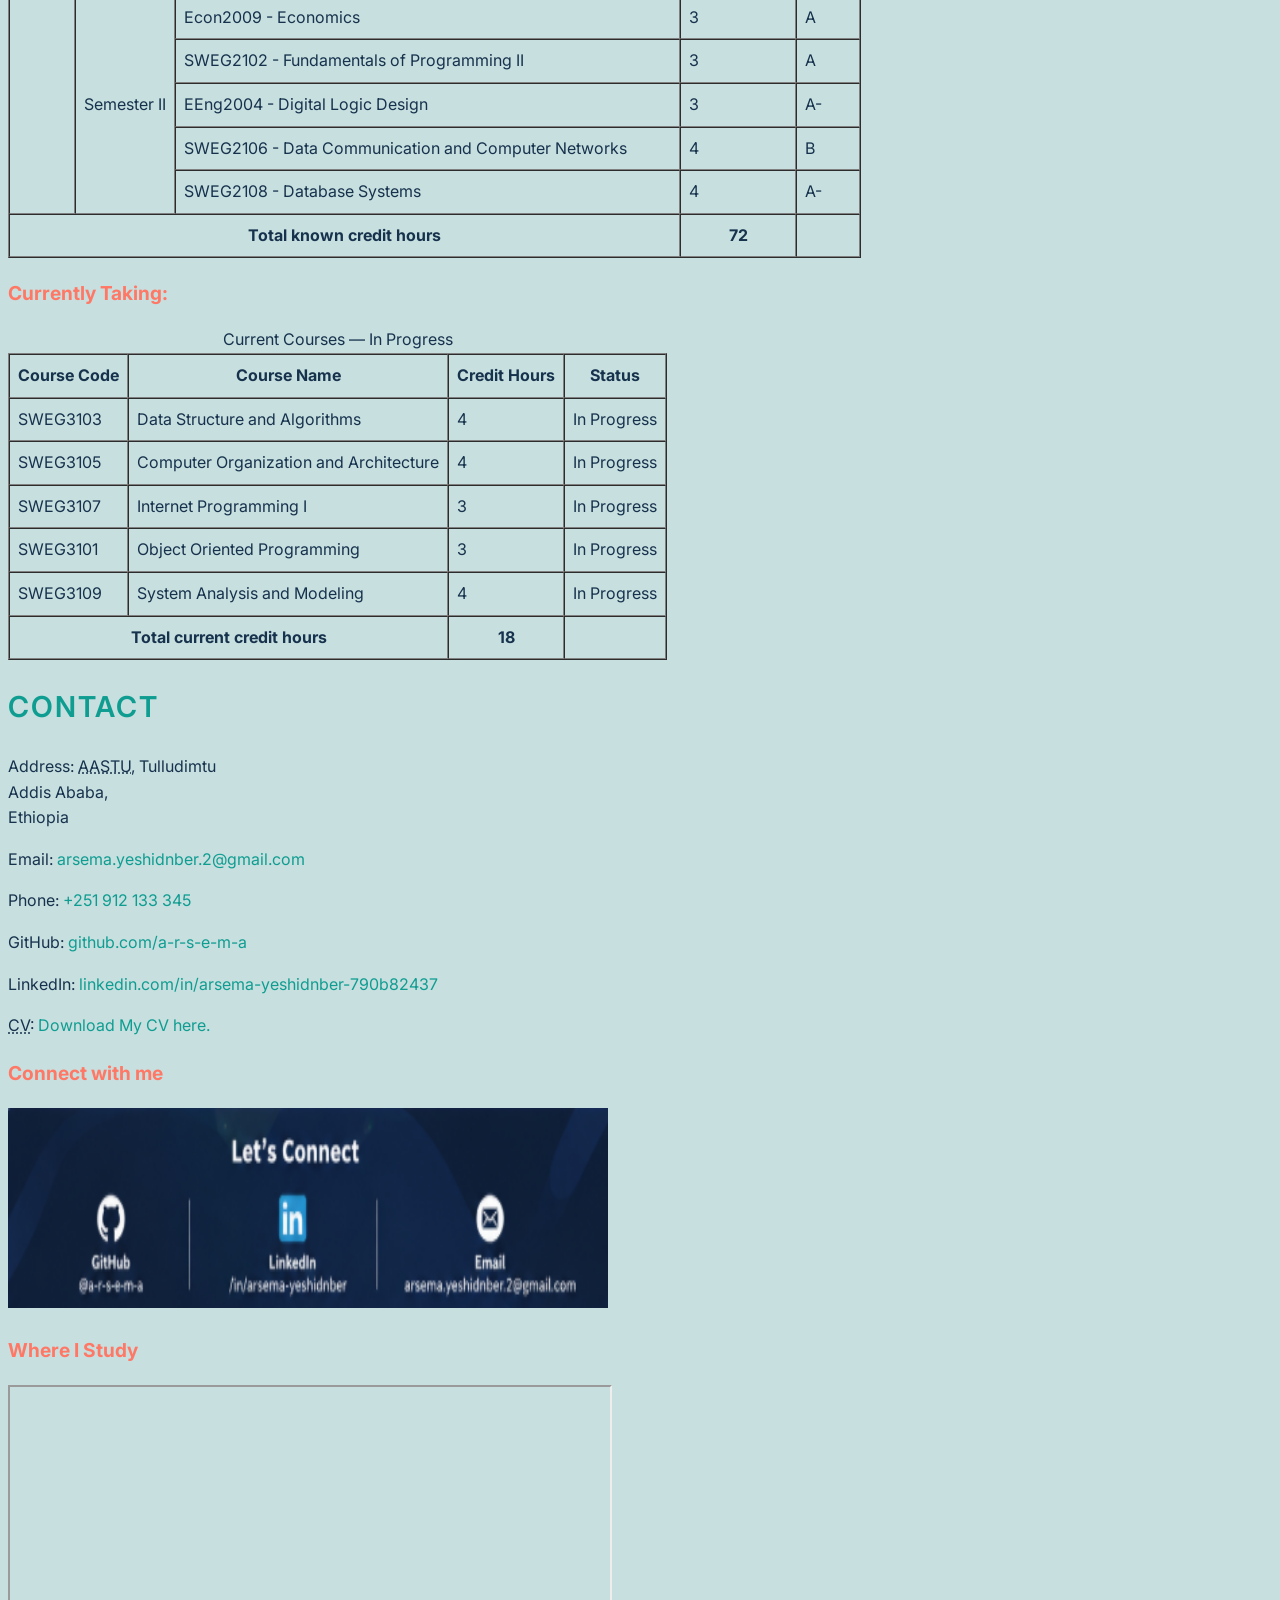
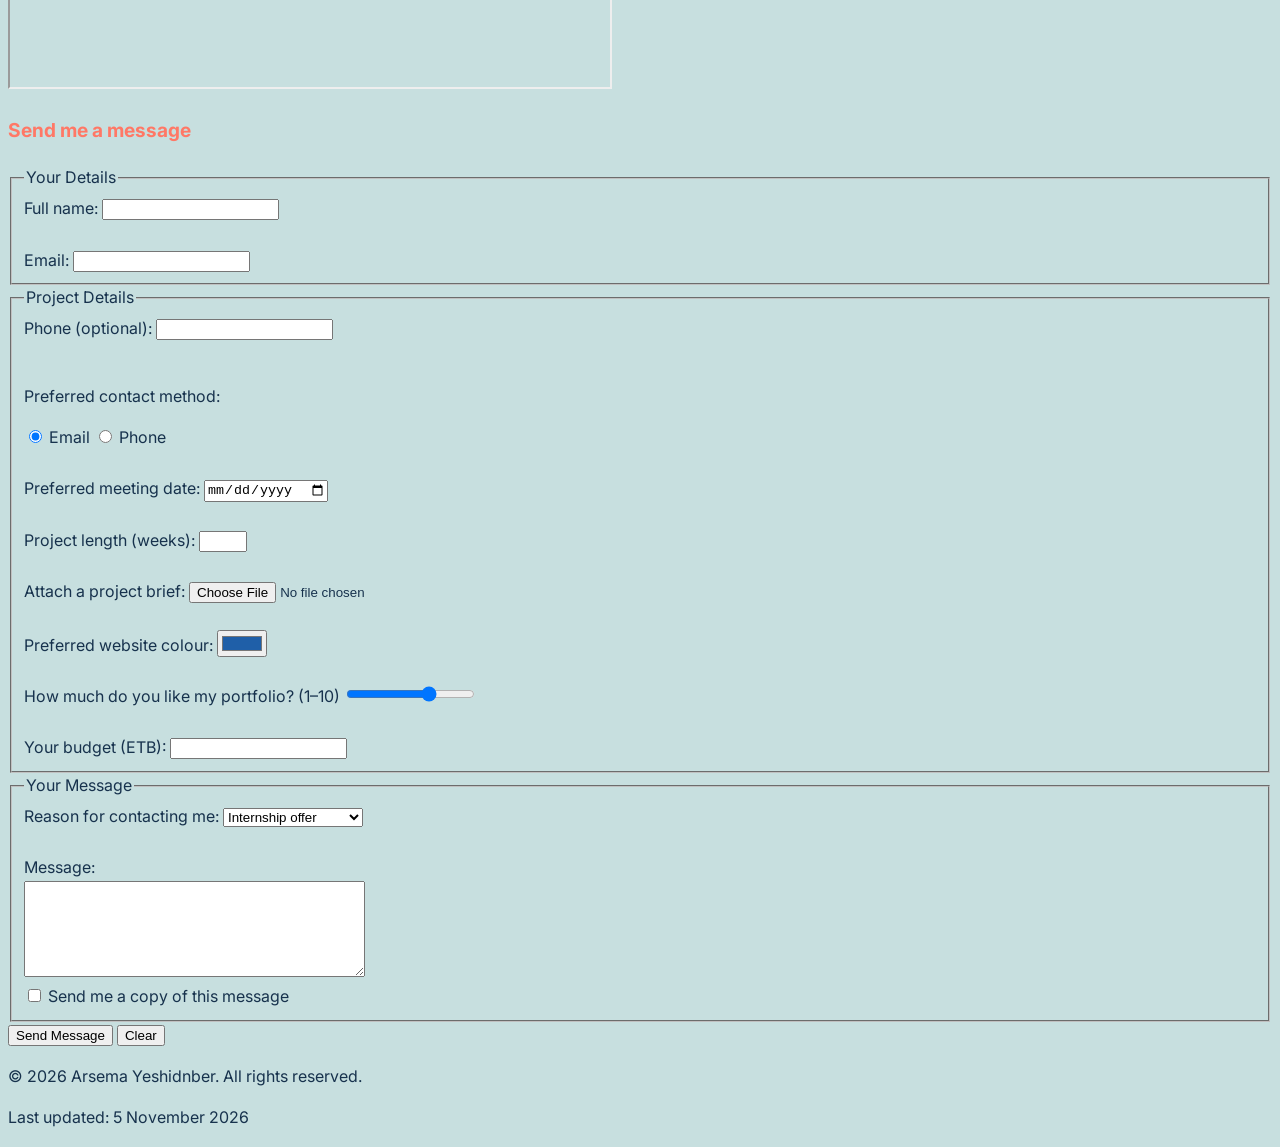
==== commit 0c3d8b65: "Lab 17(A): Added CSS classes to portfolio elements" ====
--- a/index.html
+++ b/index.html
@@ -1,4 +1,3 @@
-
 <!DOCTYPE html>
 <html lang="en">
 <head>
@@ -36,9 +35,12 @@
          width="200"
          height="200">
 
-    <p>Software Engineering student passionate about technology, software development, and creating innovative solutions through continuous learning and problem-solving.</p>
+    <p class="tagline">
+    Software Engineering student passionate about technology, software development, and creating innovative solutions through continuous learning and problem-solving.
+    </p>
 
     <button type="button"
+            class="btn"
             onclick="document.getElementById('hireDialog').showModal()">
         Hire me
     </button>
@@ -252,7 +254,7 @@
     <section id="projects">
         <h2>Projects</h2>
 
-        <article>
+        <article class="card">
             <h3>Simple Calculator</h3>
 
             <img src="image/Project - Simple calculator.png"
@@ -270,7 +272,7 @@
             </p>
         </article>
 
-        <article>
+        <article class="card">
             <h3>Library Management System</h3>
 
             <img src="image/Project - Library management system.png"
@@ -286,7 +288,7 @@
                 organize data, work with records, and apply programming concepts to solve a
                 practical problem in library management.
             </p>
-        </article>
+        </article class="card">
 
         <article>
             <h3>Inventory Management System</h3>
@@ -306,7 +308,7 @@
             </p>
         </article>
 
-        <article>
+        <article class="card">
             <h3>Adaptive Traffic Management System</h3>
 
             <img src="image/Project - Adaptive traffic management system.png"
@@ -325,7 +327,7 @@
             </p>
         </article>
 
-        <article>
+        <article class="card">
             <h3>My First Program</h3>
 
             <p>
@@ -805,8 +807,8 @@
 
             </fieldset>
 
-            <button type="submit">Send Message</button>
-            <button type="reset">Clear</button>
+            <button type="submit" class="btn">Send Message</button>
+            <button type="reset" class="btn btn-secondary">Clear</button>
 
         </form>
 
--- a/css/style.css
+++ b/css/style.css
@@ -66,4 +66,43 @@
     font-family: 'Inter', sans-serif;
     font-size: 1rem;
     line-height: 1.6;
+}
+
+/* ---------- Part D: Text Properties ---------- */
+
+/* Main heading */
+h1 {
+    text-align: center;
+    font-weight: 700;
+    text-shadow: 2px 2px 4px rgba(23, 50, 77, 0.2);
+}
+
+/* Section headings */
+h2 {
+    text-transform: uppercase;
+    letter-spacing: 2px;
+    font-weight: 600;
+}
+
+/* Links */
+a {
+    color: #0F9D91;
+    text-decoration: none;
+}
+
+/* Links when the mouse is over them */
+a:hover {
+    color: #FF7866;
+}
+
+/* Quotations */
+blockquote {
+    font-size: 1.2em;
+    font-style: italic;
+}
+
+/* Code examples */
+code,
+pre {
+    font-family: 'Courier New', monospace;
 }
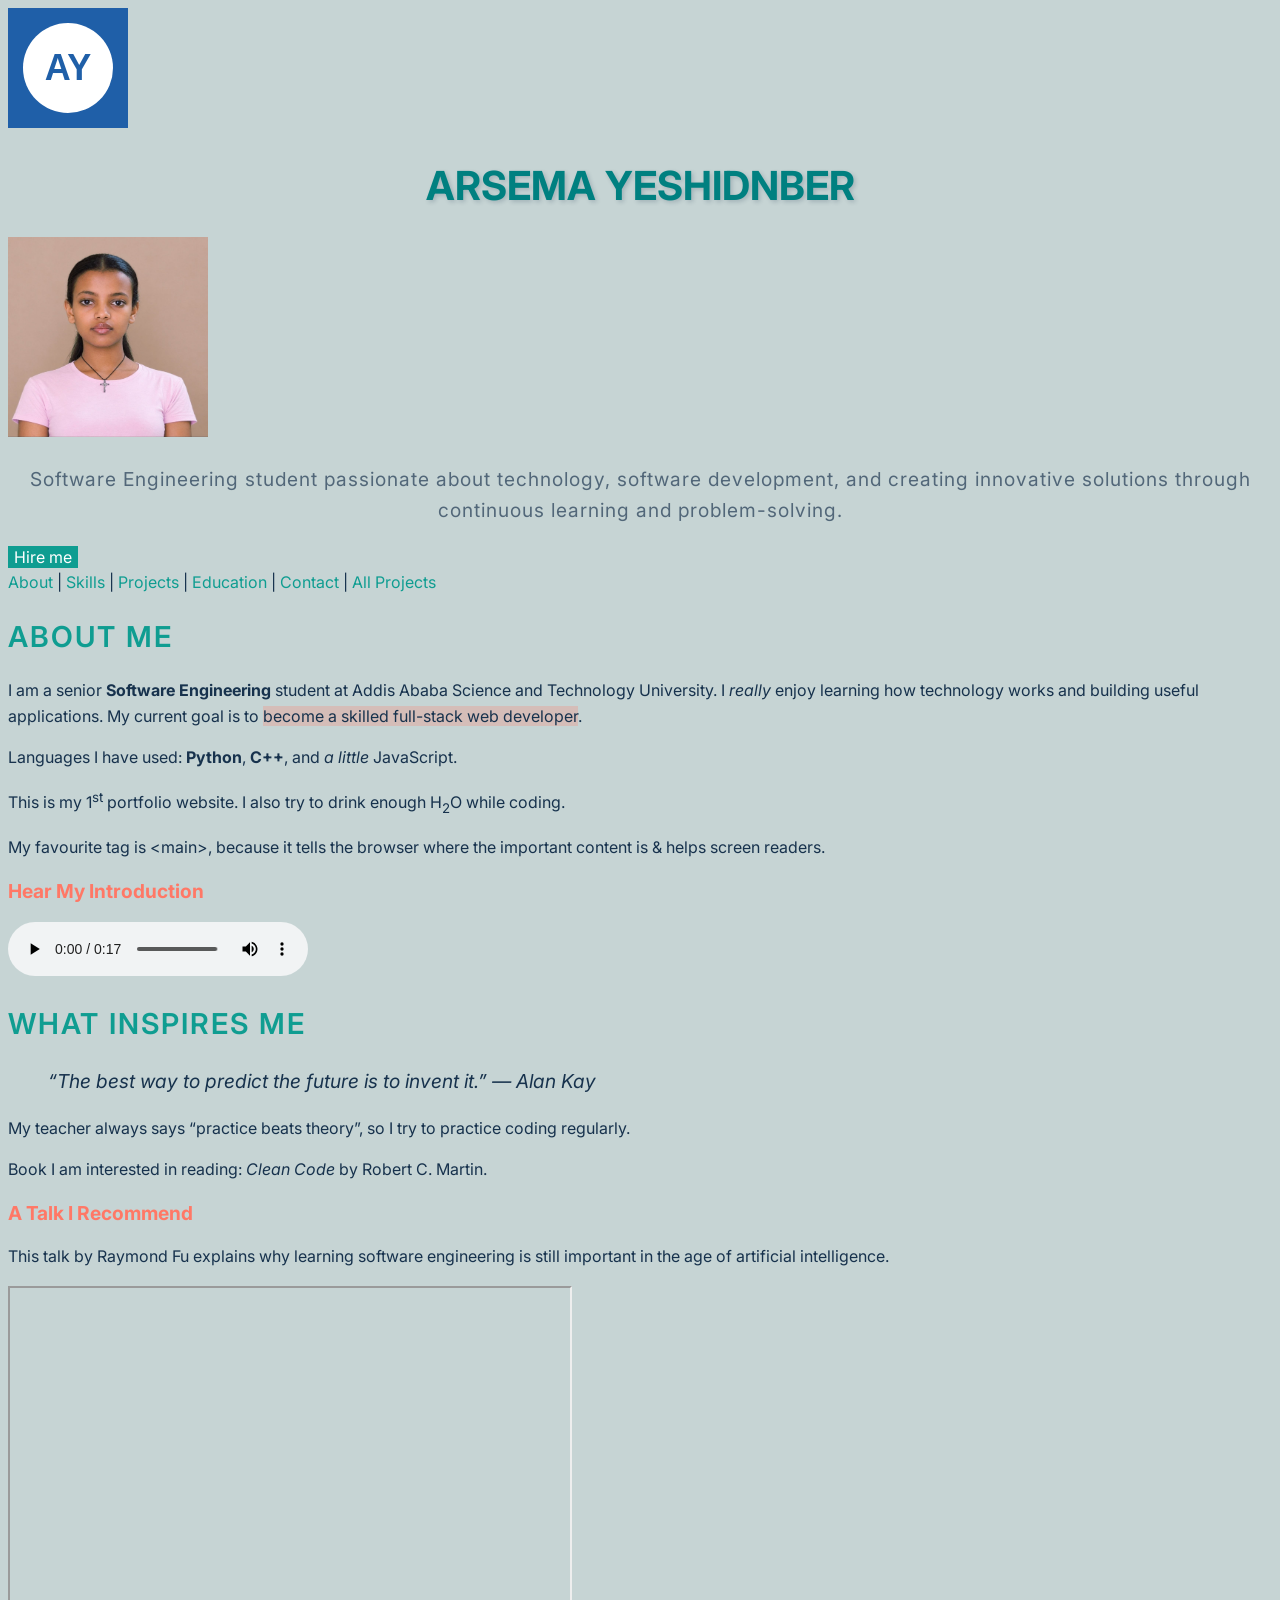
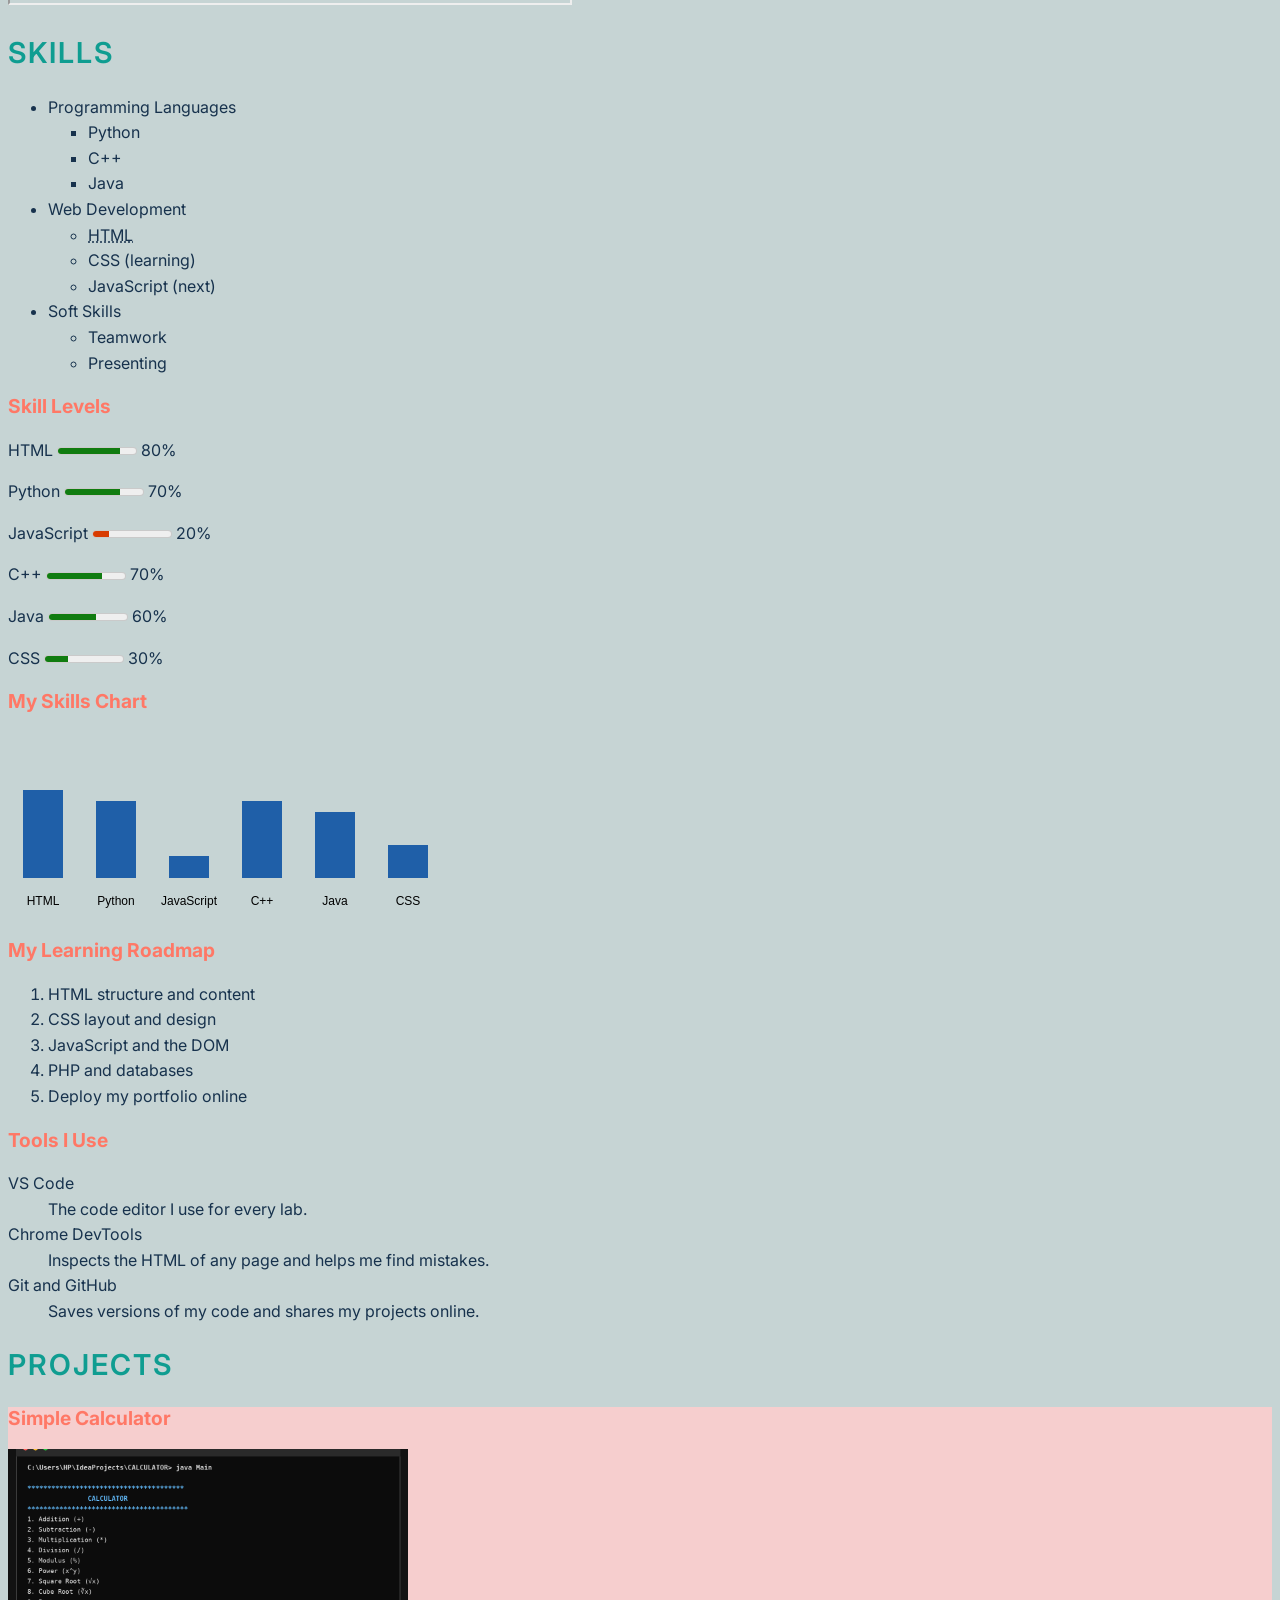
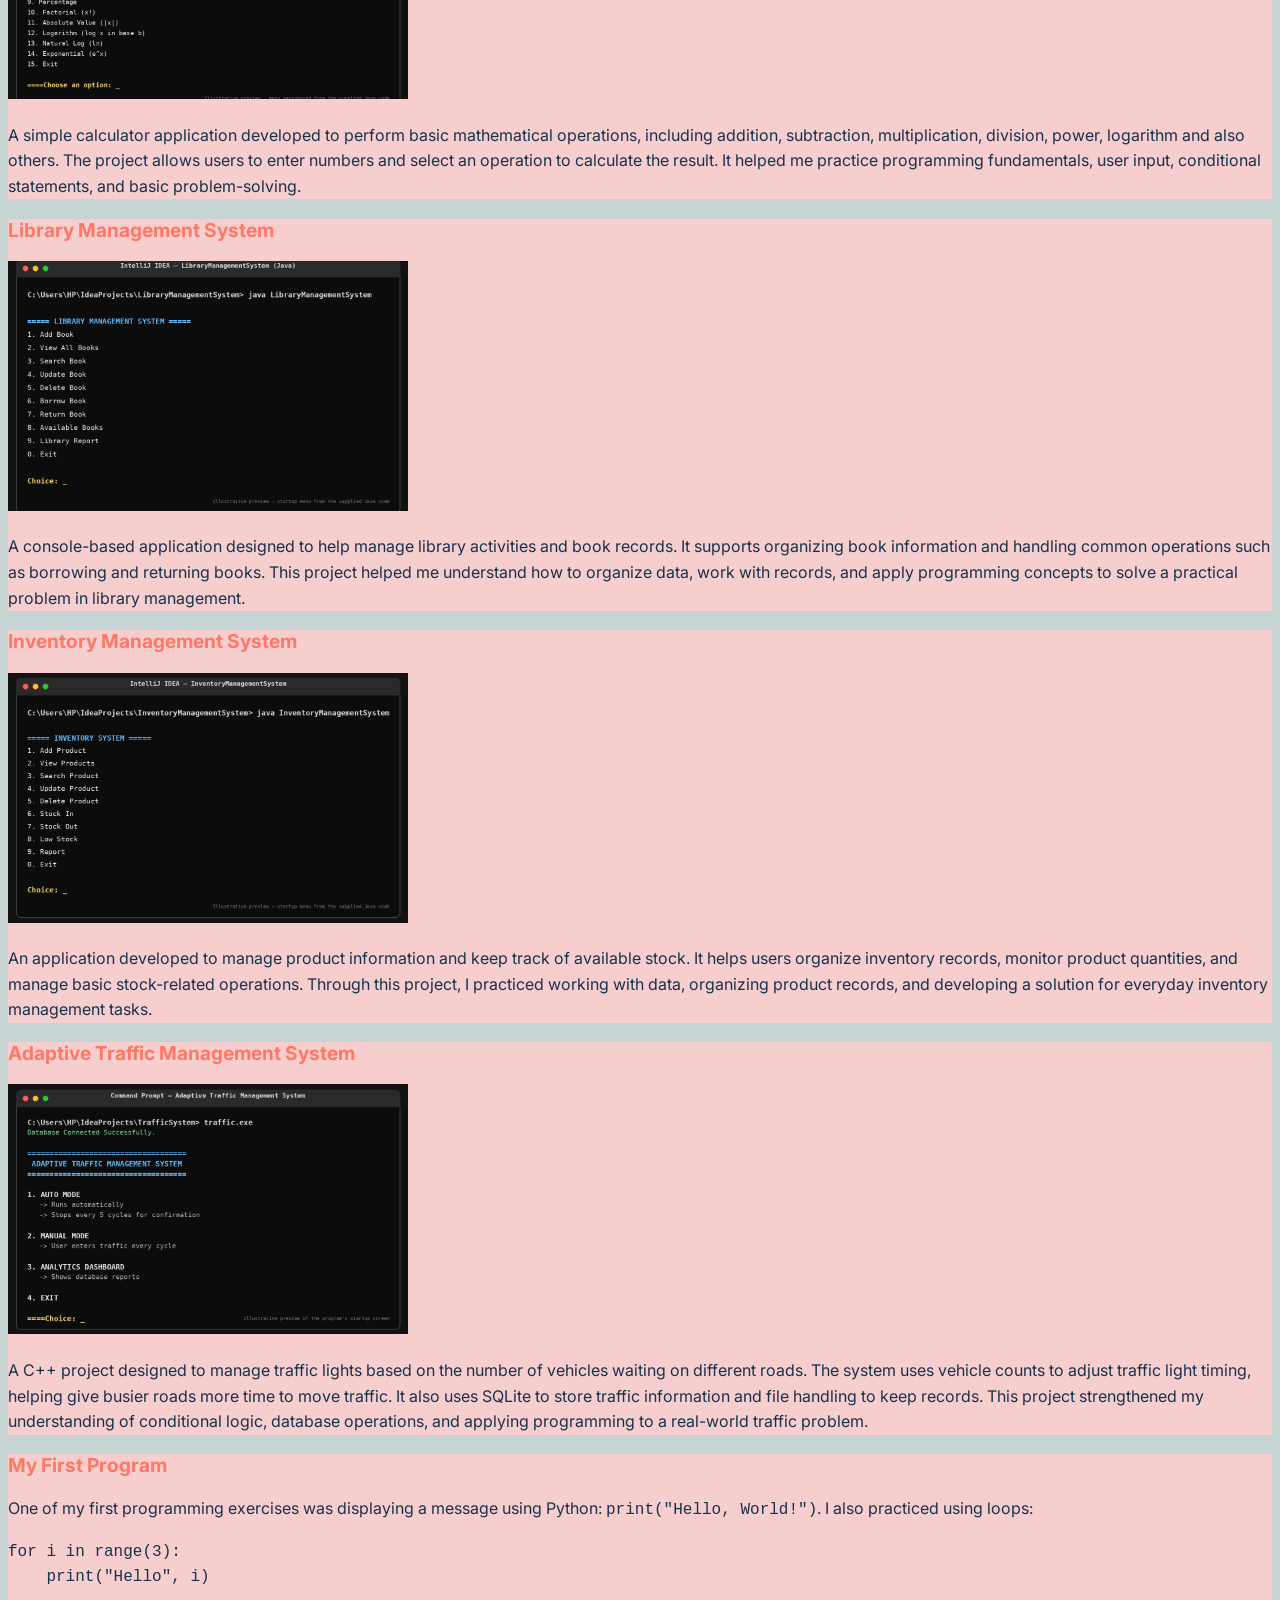
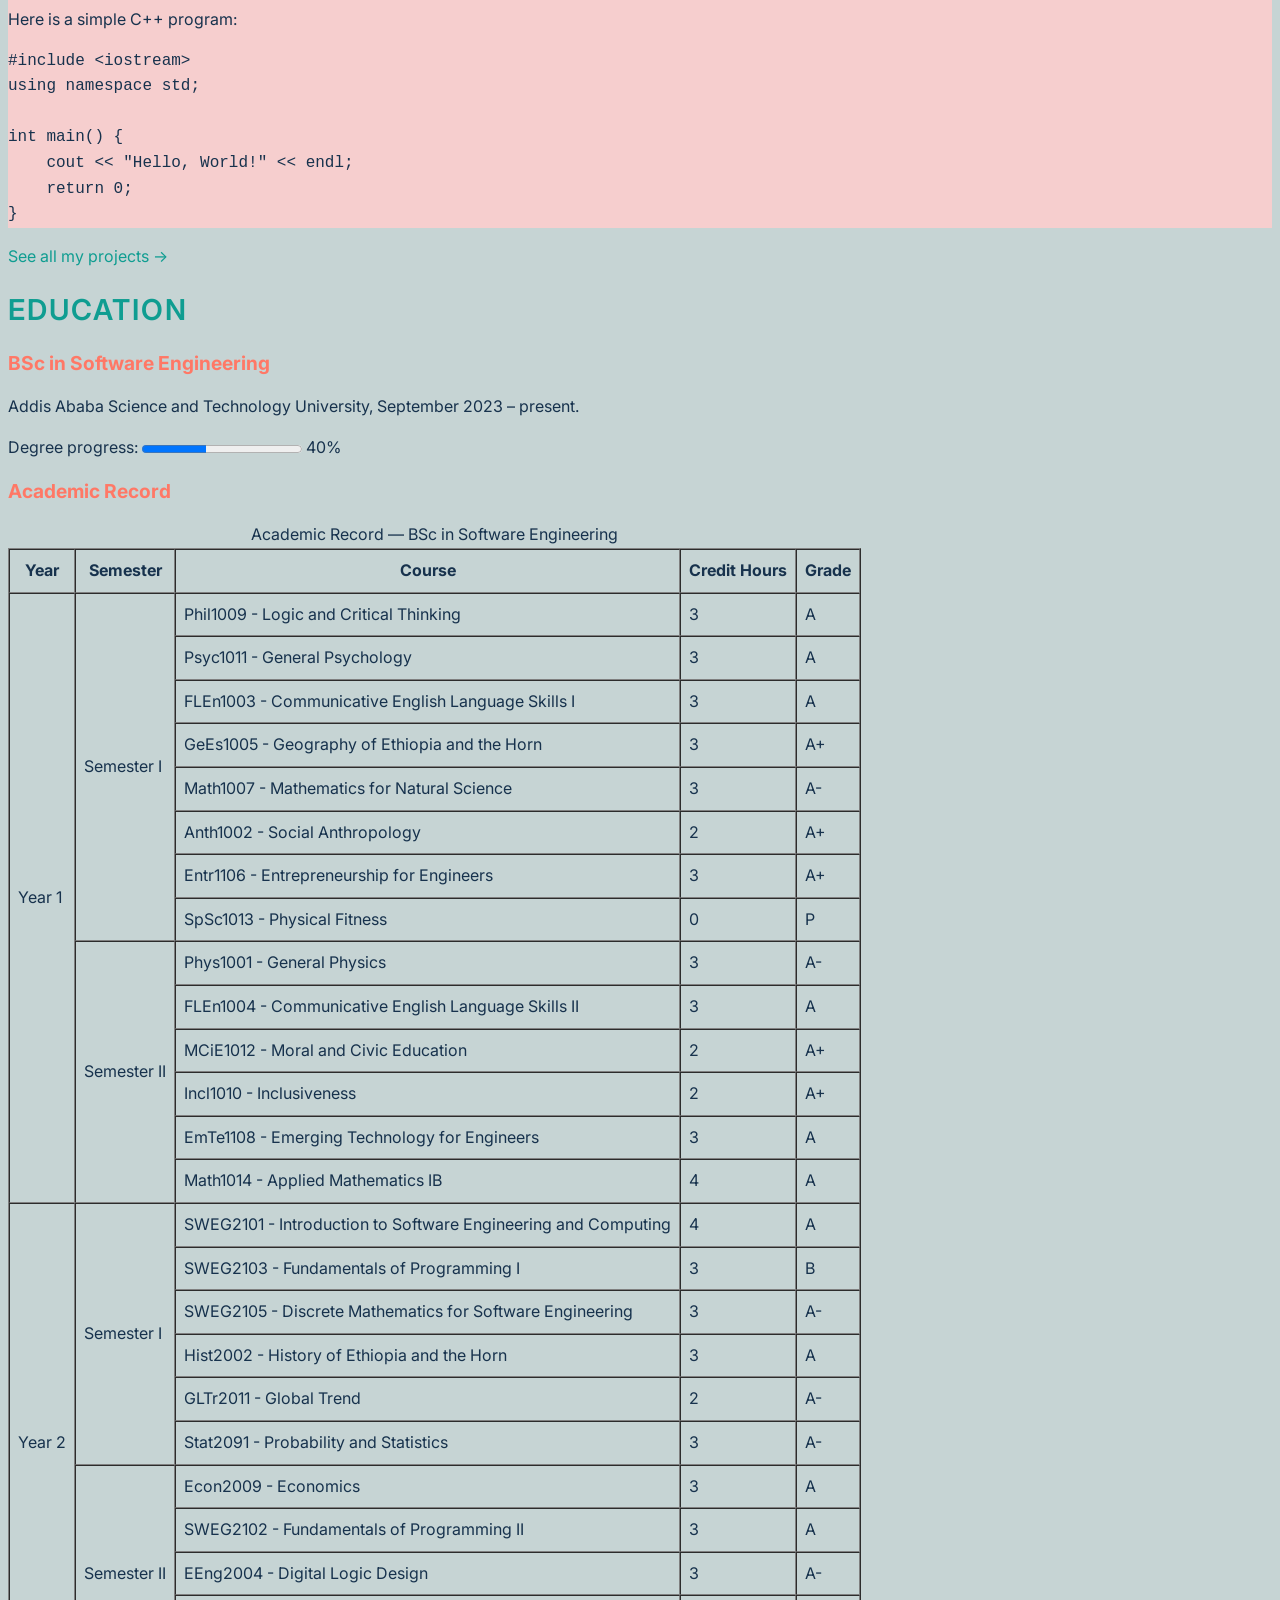
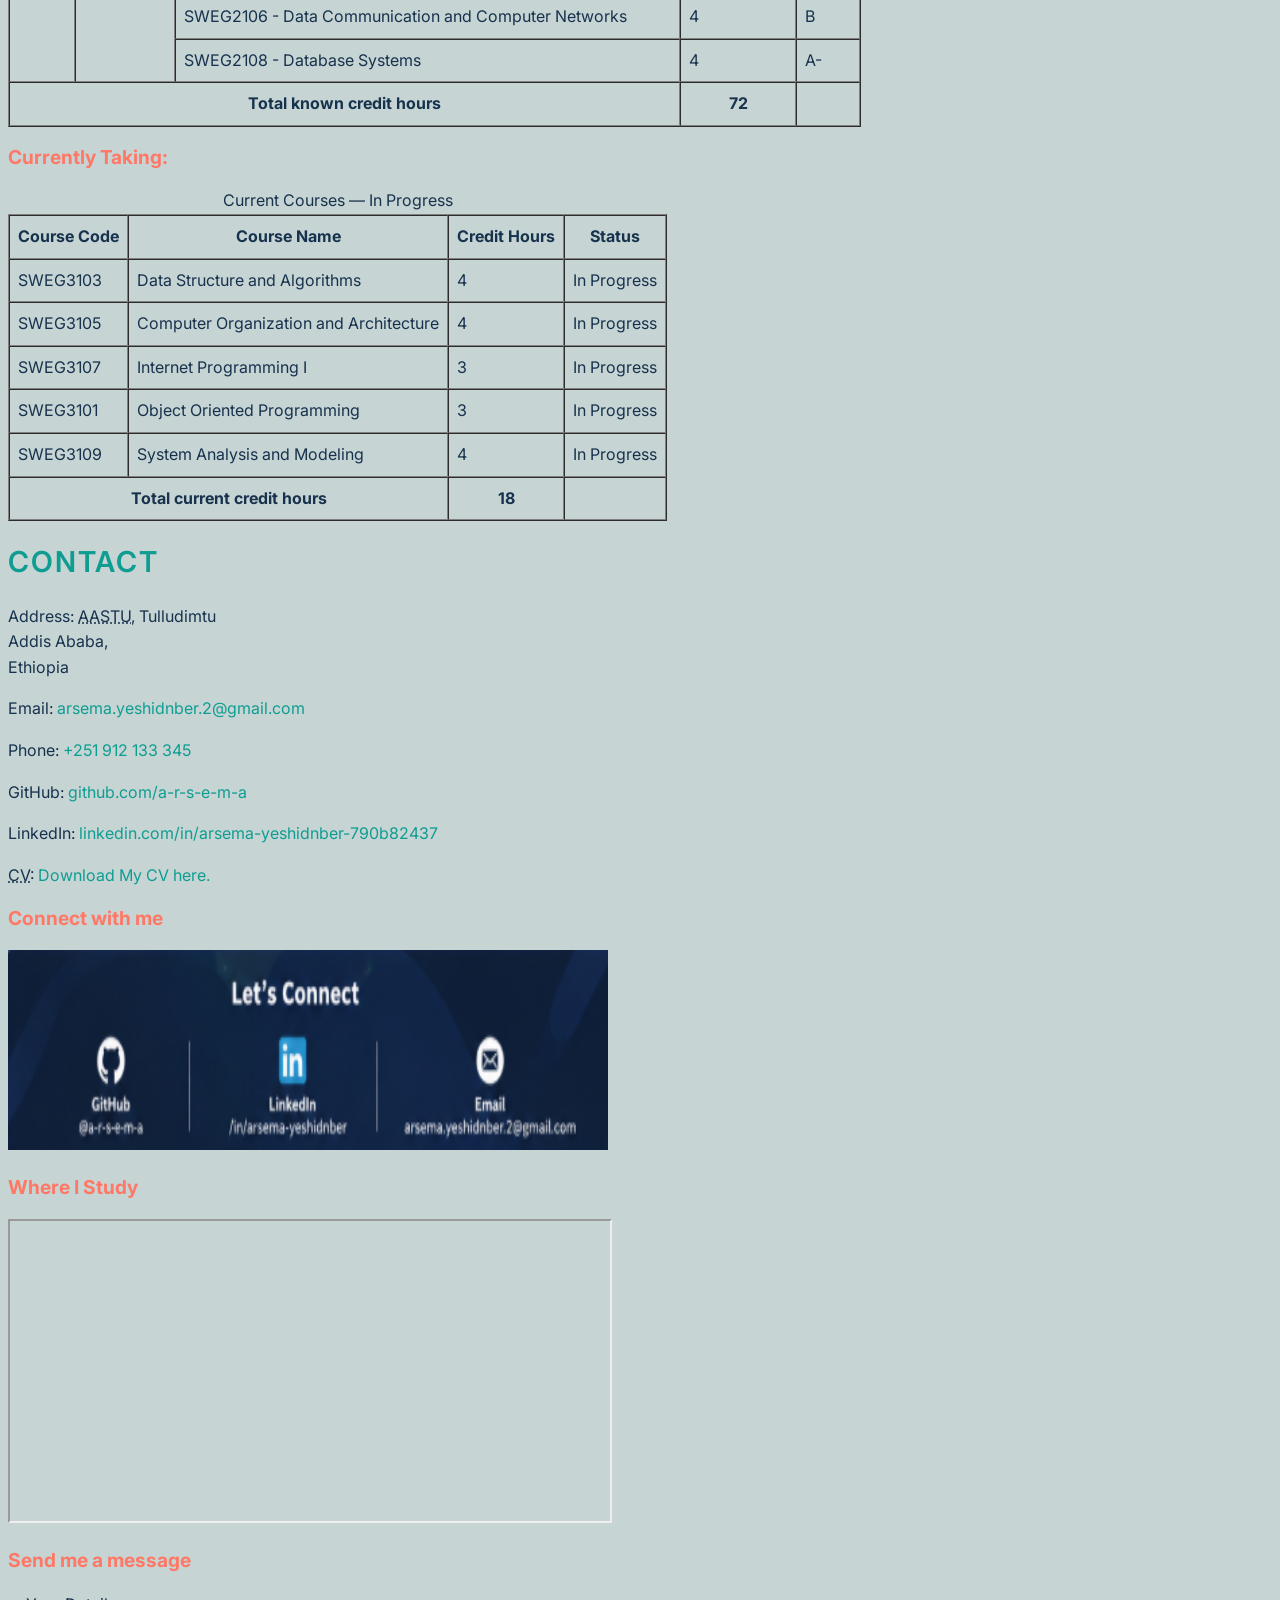
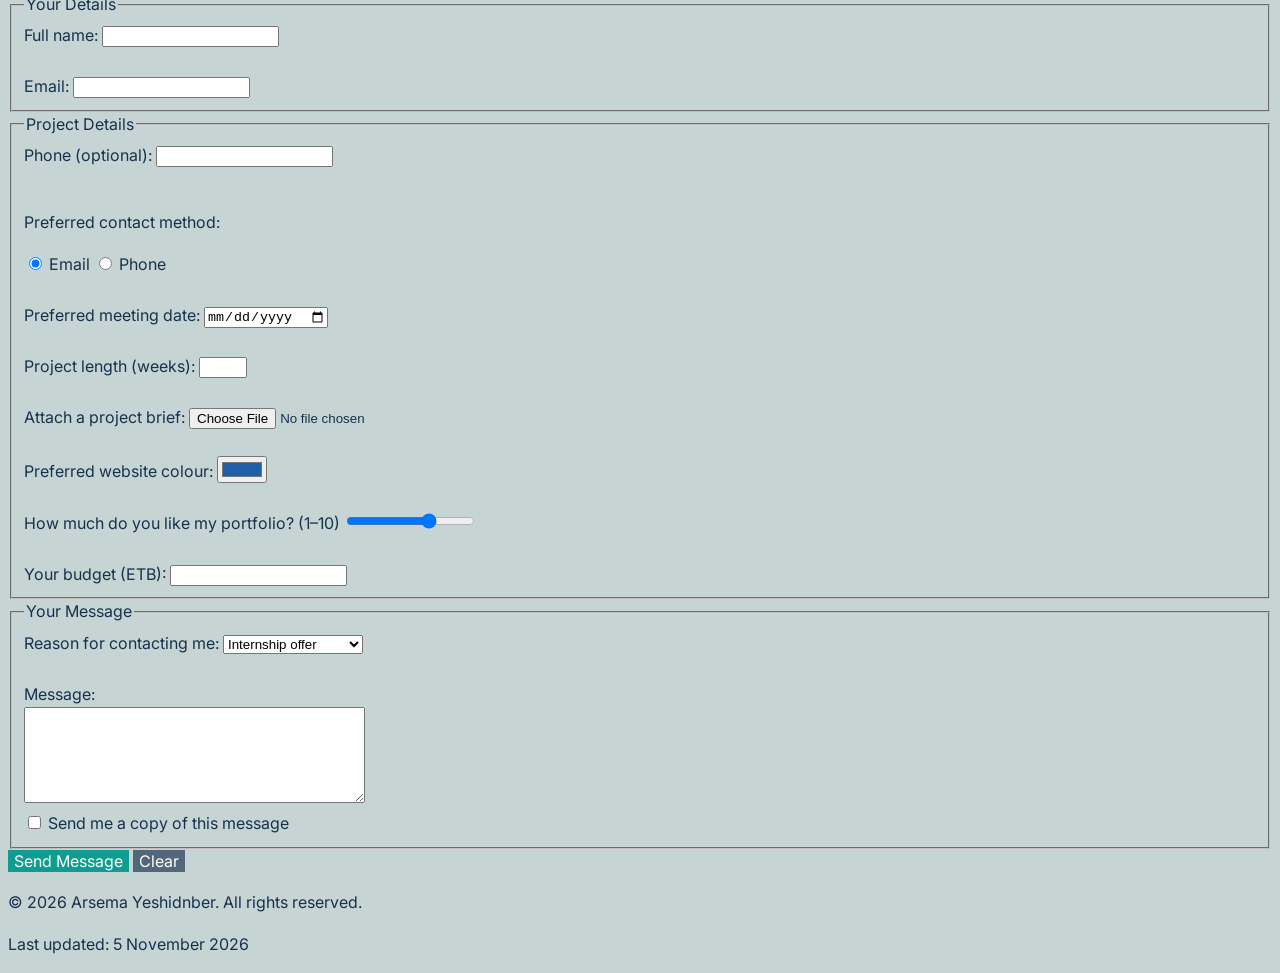
==== commit 4464bf45: "Lab 17(B): Added Element, Grouping, and Class Selectors" ====
--- a/index.html
+++ b/index.html
@@ -288,9 +288,9 @@
                 organize data, work with records, and apply programming concepts to solve a
                 practical problem in library management.
             </p>
-        </article class="card">
-
-        <article>
+        </article >
+
+        <article class="card">
             <h3>Inventory Management System</h3>
 
             <img src="image/Project - Inventory management system.png"
--- a/css/style.css
+++ b/css/style.css
@@ -13,7 +13,7 @@
 /* ---------- Base ---------- */
 
 body {
-    background-color: #c7dfdf;
+    background-color: #c6d4d4;
     color: rgb(23, 50, 77);
     font-family: 'Inter', sans-serif;
 }
@@ -68,6 +68,13 @@
     line-height: 1.6;
 }
 
+/* ---------- Lab 17(B): Grouping Selectors ---------- */
+
+h1, h2, h3 {
+    line-height: 1.2;
+}
+
+
 /* ---------- Part D: Text Properties ---------- */
 
 /* Main heading */
@@ -105,4 +112,34 @@
 code,
 pre {
     font-family: 'Courier New', monospace;
+}
+
+/* ---------- Lab 17(B): Class Selectors ---------- */
+
+/* Introductory paragraph */
+.tagline {
+    text-align: center;
+    font-size: 1.2rem;
+    color: #526779;
+    letter-spacing: 1px;
+}
+
+/* Main buttons */
+.btn {
+    background-color: #0F9D91;
+    color: #FFFFFF;
+    font-family: inherit;
+    font-size: 1rem;
+    border: none;
+    cursor: pointer;
+}
+
+/* Secondary button */
+.btn-secondary {
+    background-color: #526779;
+}
+
+/* Project cards */
+.card {
+    background-color: #f6cece;
 }
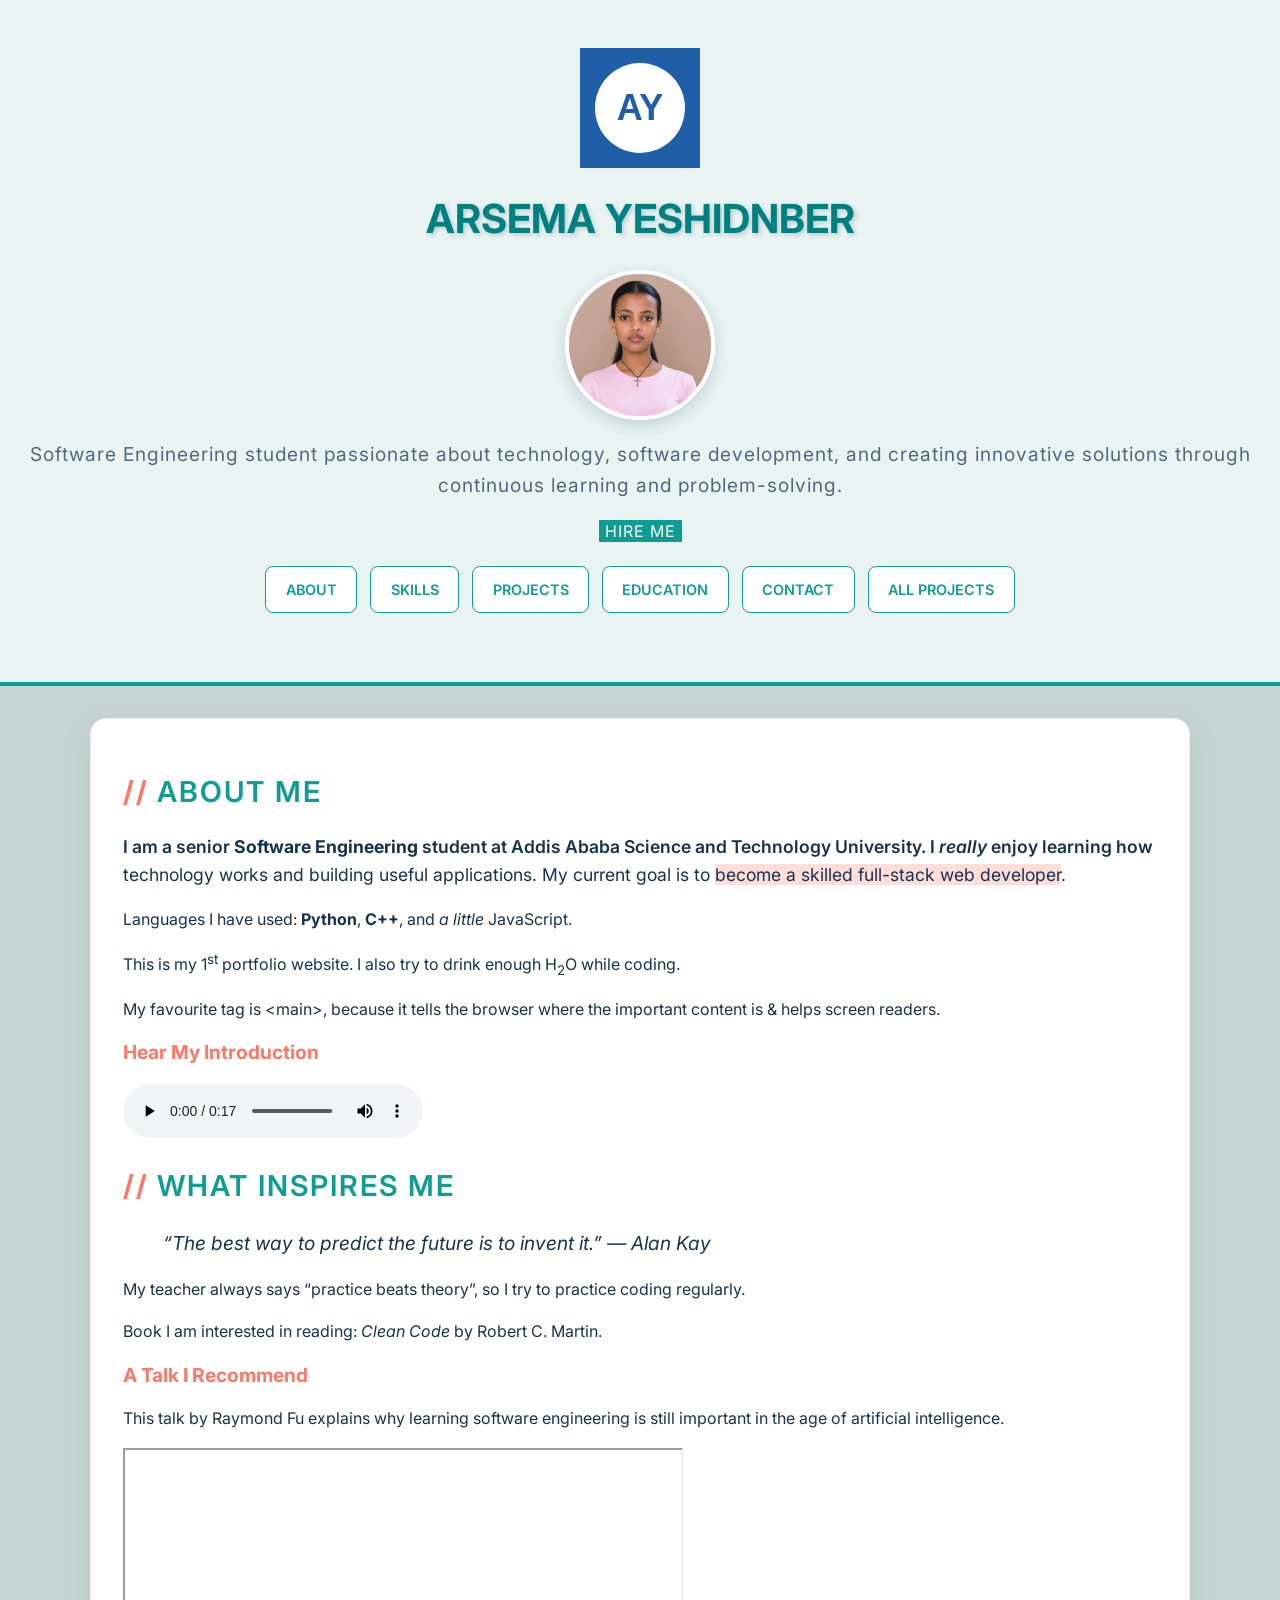
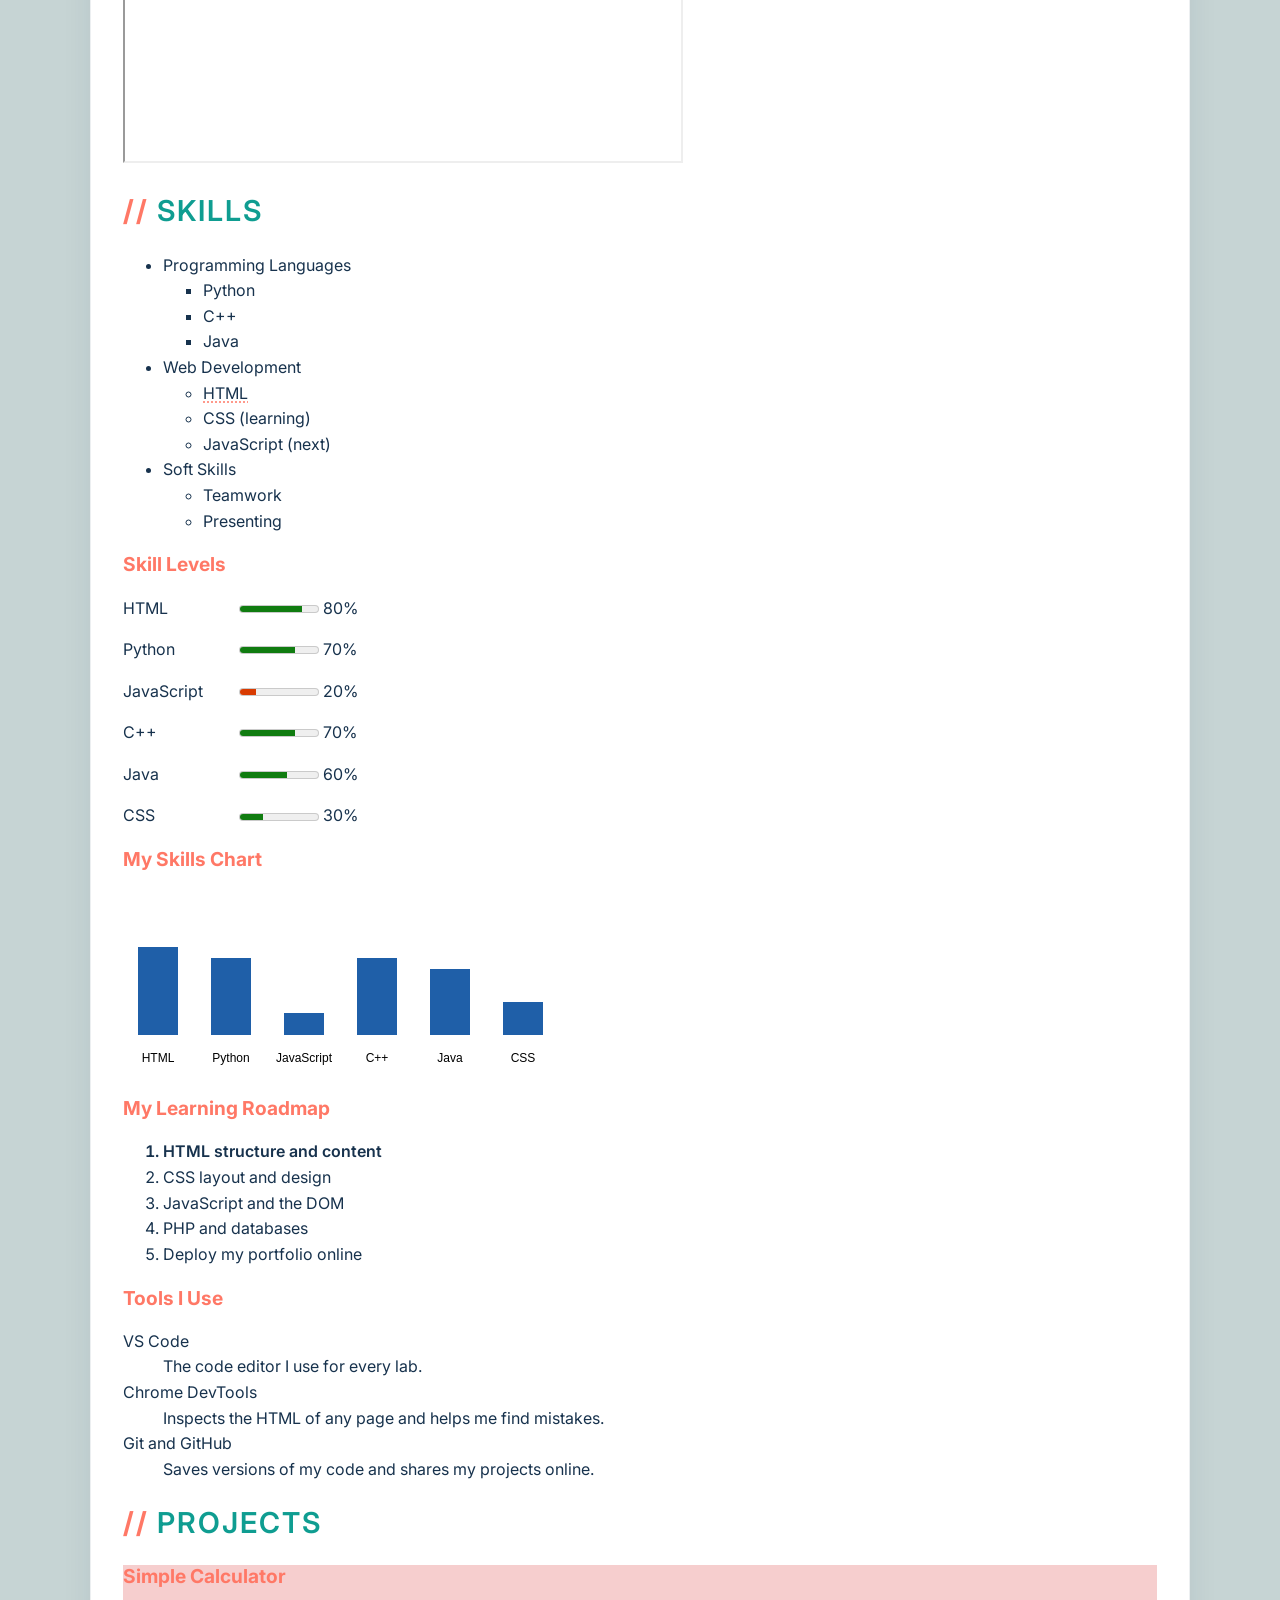
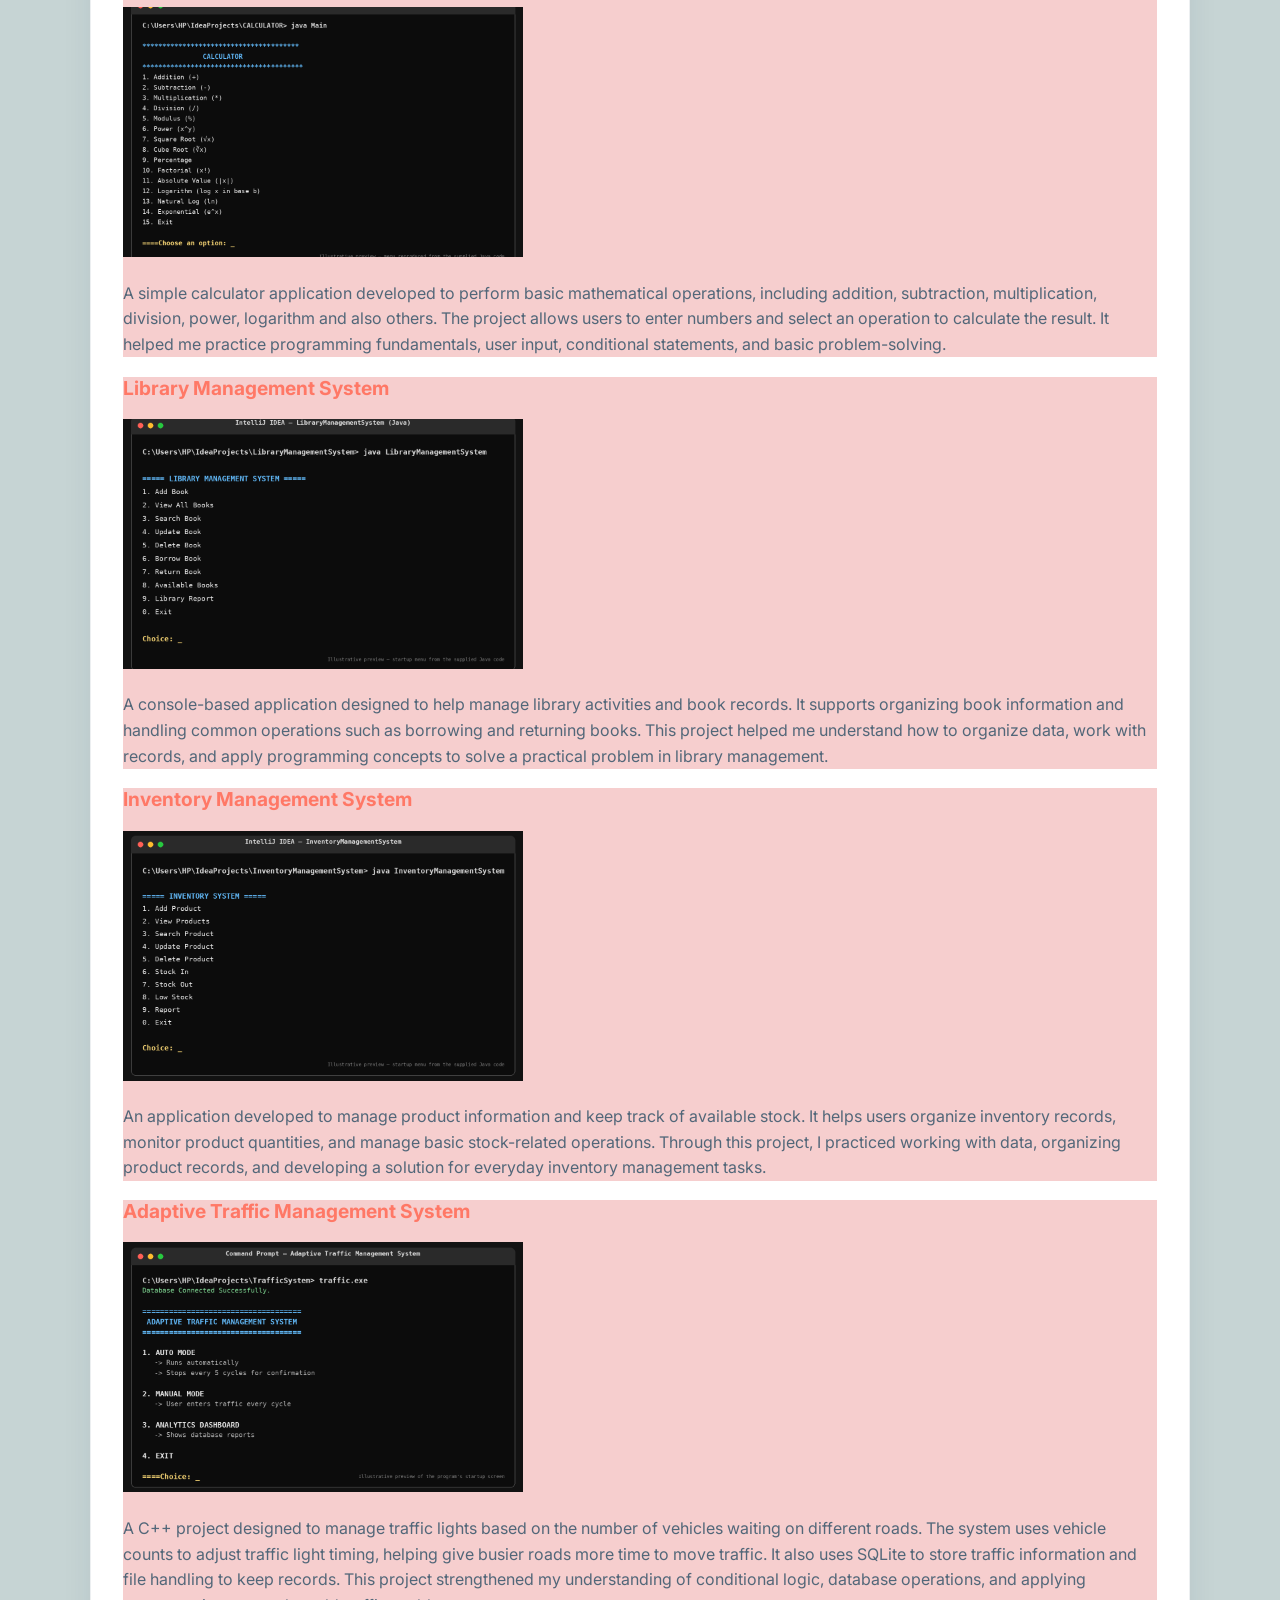
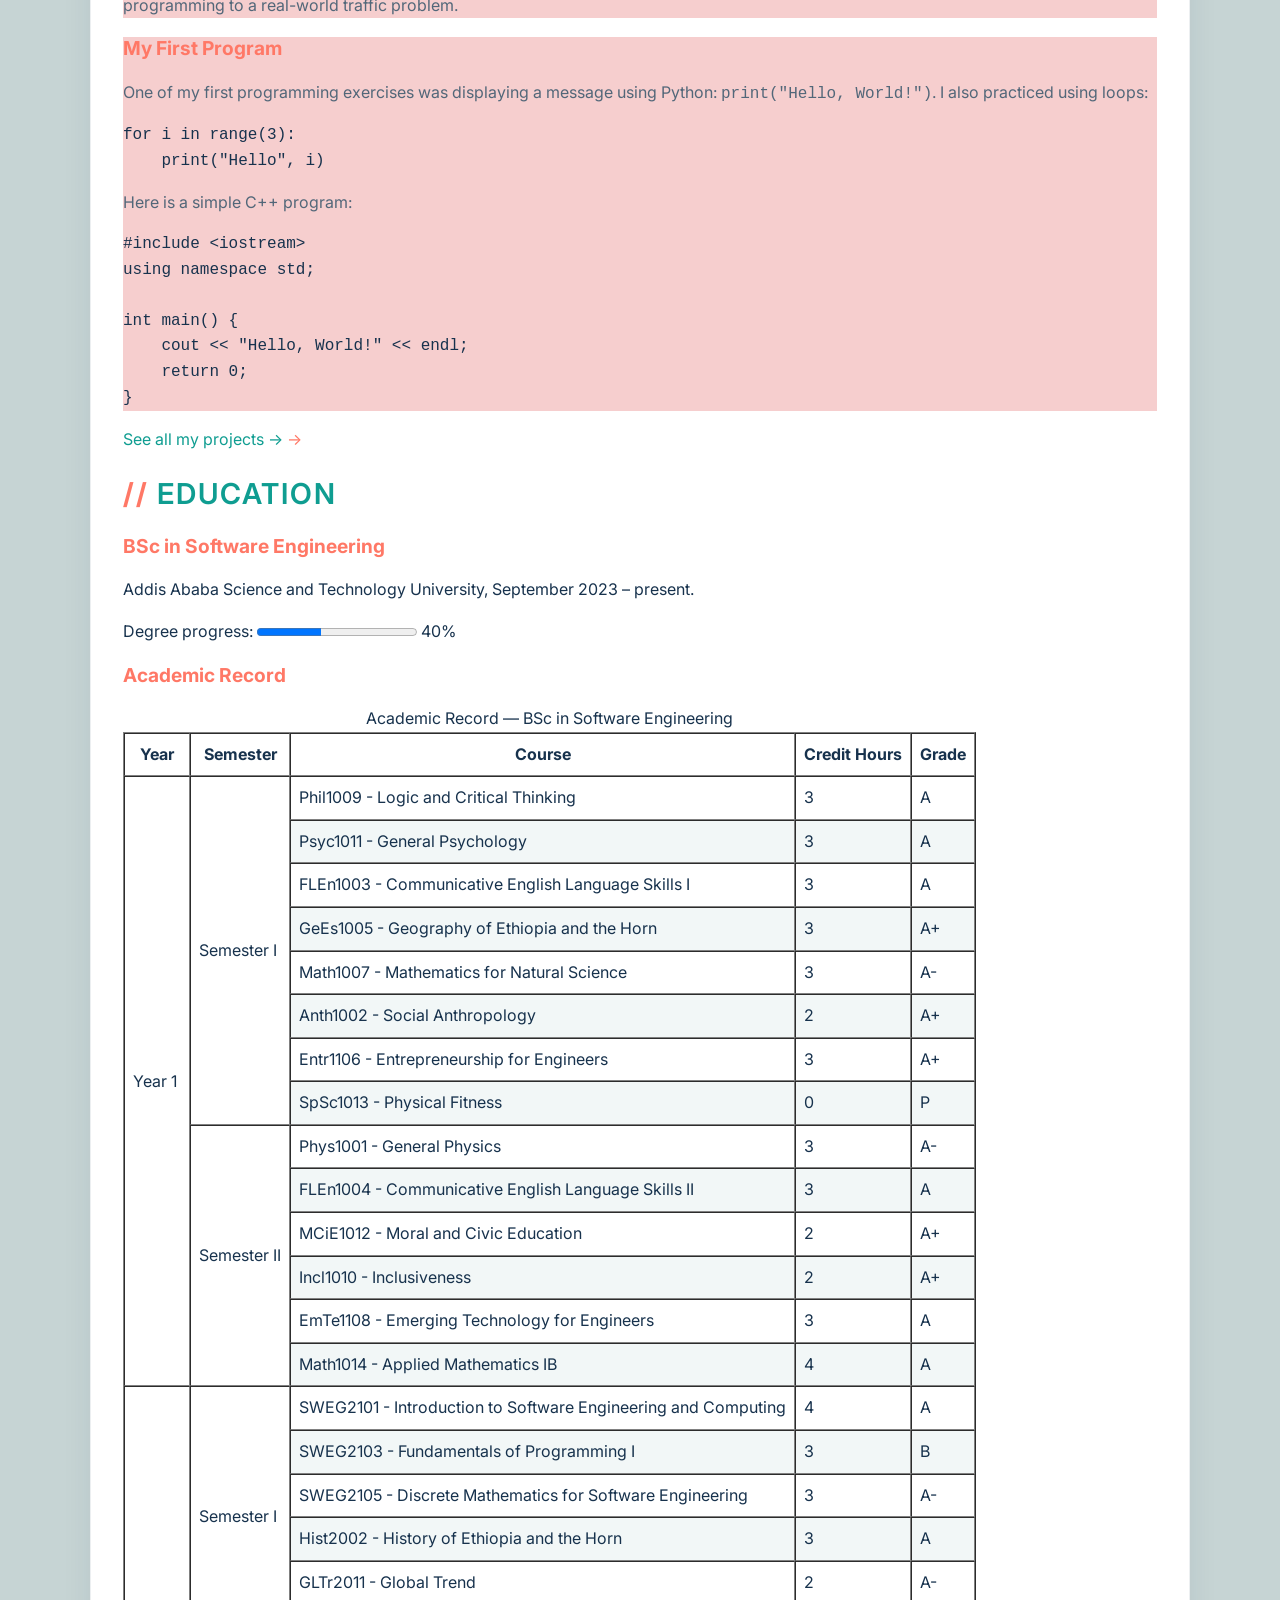
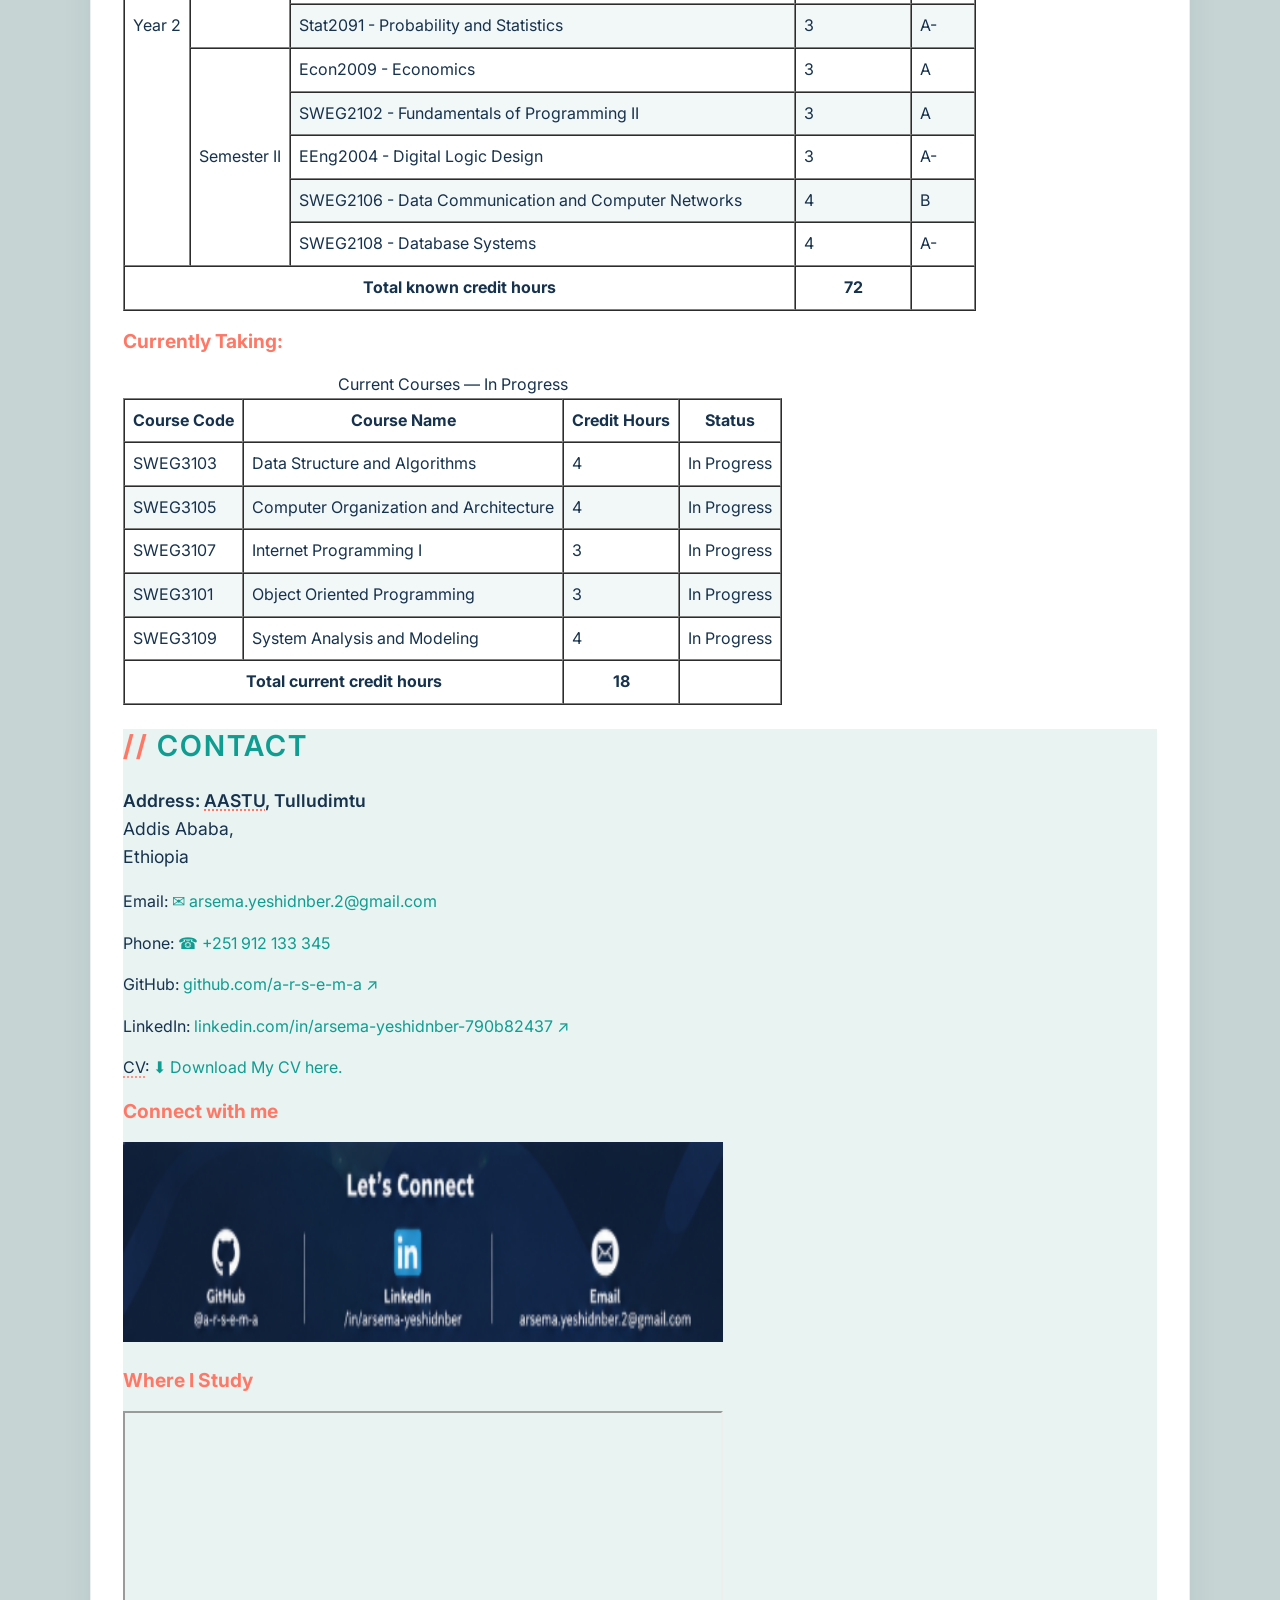
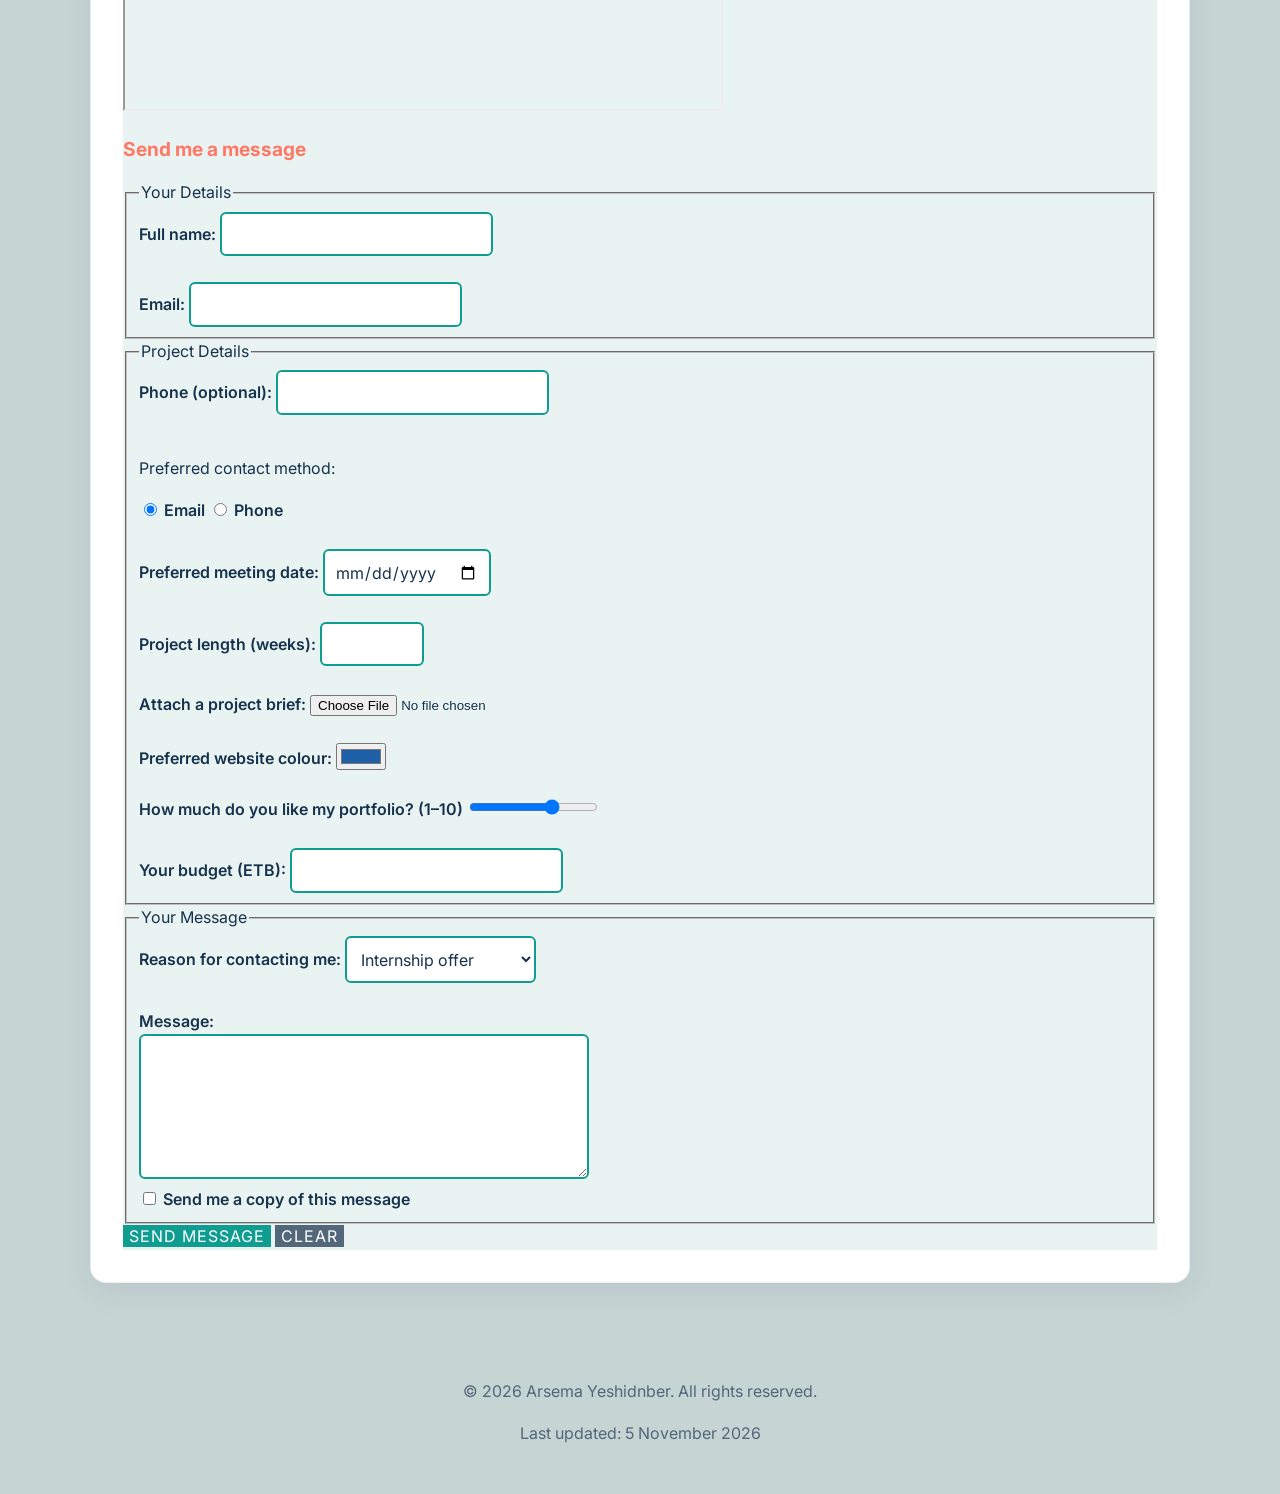
==== commit eec6a423: "Lab 19(B): Styled Navigation and Image Display" ====
--- a/index.html
+++ b/index.html
@@ -67,11 +67,11 @@
     </dialog>
 
     <nav>
-        <a href="#about">About</a> |
-        <a href="#skills">Skills</a> |
-        <a href="#projects">Projects</a> |
-        <a href="#education">Education</a> |
-        <a href="#contact">Contact</a> |
+        <a href="#about">About</a> 
+        <a href="#skills">Skills</a> 
+        <a href="#projects">Projects</a> 
+        <a href="#education">Education</a> 
+        <a href="#contact">Contact</a> 
         <a href="project.html">All Projects</a>
     </nav>
 </header>
--- a/css/style.css
+++ b/css/style.css
@@ -9,6 +9,54 @@
    Light: #F2F7F7 (cool mist)
    Surface: #FFFFFF (white)
 */
+
+/* ==========================================
+   Lab 19(A): Universal Reset and Page Column
+========================================== */
+
+/* ---------- Universal Reset ---------- */
+
+* {
+    box-sizing: border-box;
+}
+
+/* ---------- Page Foundation ---------- */
+
+body {
+    margin: 0;
+    min-height: 100vh;
+}
+
+/* ---------- Main Content Column ---------- */
+
+main {
+    width: min(92%, 1100px);
+    margin: 2rem auto;
+    padding: 2rem;
+    background-color: #FFFFFF;
+    border: 1px solid rgba(23, 50, 77, 0.08);
+    border-radius: 16px;
+    box-shadow: 0 8px 30px rgba(23, 50, 77, 0.08);
+}
+
+/* ---------- Header ---------- */
+
+header {
+    text-align: center;
+    padding: 3rem 1.5rem;
+    margin-bottom: 2rem;
+    background-color: #E8F3F2;
+    border-bottom: 4px solid #0F9D91;
+}
+
+/* ---------- Footer ---------- */
+
+footer {
+    text-align: center;
+    padding: 2rem 1rem;
+    margin-top: 3rem;
+    color: #526779;
+}
 
 /* ---------- Base ---------- */
 
@@ -142,4 +190,231 @@
 /* Project cards */
 .card {
     background-color: #f6cece;
-}+}
+
+/* ---------- Lab 17(C): ID Selectors ---------- */
+
+#contact {
+    background-color: #E8F3F2;
+}
+
+/* ---------- Lab 17(D): CSS Combinators ---------- */
+
+/* Descendant selector: navigation links */
+nav a {
+    font-weight: 600;
+    text-transform: uppercase;
+    font-size: 0.9rem;
+}
+
+/* Child selector: paragraphs directly inside project cards */
+.card > p {
+    color: #526779;
+}
+
+/* Adjacent sibling selector: paragraph immediately after a heading */
+h2 + p {
+    font-size: 1.1rem;
+}
+
+/* General sibling selector: labels following a legend */
+legend ~ label {
+    font-weight: 600;
+}
+
+
+/* ==========================================
+   Lab 18(A): Attribute Selectors
+========================================== */
+
+/* ---------- Form Input Attribute Selectors ---------- */
+input[type="text"],
+input[type="email"],
+input[type="number"],
+input[type="date"],
+select,
+textarea {
+    border: 2px solid #0F9D91;
+    background-color: #FFFFFF;
+    color: #17324D;
+    font-family: 'Inter', sans-serif;
+    font-size: 1rem;
+    padding: 0.65rem;
+    border-radius: 6px;
+}
+
+/* ---------- Abbreviation Attribute Selector ---------- */
+abbr[title] {
+    cursor: help;
+    text-decoration: underline dotted #FF7866;
+    text-underline-offset: 3px;
+}
+
+/* ---------- Button Attribute Selector ---------- */
+[class*="btn"] {
+    text-transform: uppercase;
+    letter-spacing: 1px;
+}
+
+
+
+/* ==========================================
+   Lab 18(B): Pseudo-elements
+========================================== */
+
+/* ---------- Link Icons ---------- */
+
+/* External links */
+a[href^="https"]::after {
+    content: " ↗";
+    color: #0F9D91;
+}
+
+/* Email links */
+a[href^="mailto"]::before {
+    content: "✉ ";
+    color: #0F9D91;
+}
+
+/* Phone links */
+a[href^="tel"]::before {
+    content: "☎ ";
+    color: #0F9D91;
+}
+
+/* Download links */
+a[download]::before {
+    content: "⬇ ";
+    color: #0F9D91;
+}
+
+/* ---------- Section Heading Decoration ---------- */
+h2::before {
+    content: "// ";
+    color: #FF7866;
+    font-weight: 700;
+}
+
+/* ---------- First Line Decoration ---------- */
+h2 + p::first-line {
+    font-weight: 600;
+}
+
+/* ---------- Links to Other HTML Pages ---------- */
+a[href$=".html"]::after {
+    content: " →";
+    color: #FF7866;
+}
+
+/* Avoid adding the arrow to navigation links */
+nav a[href$=".html"]::after {
+    content: none;
+}
+
+
+/* ==========================================
+   Lab 18(C): Pseudo-classes
+========================================== */
+
+/* ---------- Link States: LoVe HAte ---------- */
+
+a:link {
+    color: #0F9D91;
+}
+
+a:visited {
+    color: #526779;
+}
+
+a:hover {
+    color: #FF7866;
+    text-decoration: underline;
+}
+
+a:active {
+    color: #17324D;
+}
+
+/* ---------- Button Hover Effects ---------- */
+
+.btn:hover {
+    background-color: #0B756D;
+}
+
+.btn-secondary:hover {
+    background-color: #3D4E5D;
+}
+
+/* ---------- Position Selectors ---------- */
+
+/* First step of every ordered list */
+ol li:first-child {
+    font-weight: 600;
+}
+
+/* Every even-numbered table row */
+tbody tr:nth-child(even) {
+    background-color: #F2F7F7;
+}
+
+/* ---------- Project Card Hover Effect ---------- */
+
+.card:hover {
+    background-color: #E8F3F2;
+}
+
+
+/* ==========================================
+   Lab 19(B): Display Properties
+========================================== */
+
+/* ---------- Center Logo and Profile Image ---------- */
+
+#logo,
+header img {
+    display: block;
+    margin: 0 auto 1rem;
+}
+
+header img {
+    width: 150px;
+    height: 150px;
+    object-fit: cover;
+    border: 4px solid #FFFFFF;
+    border-radius: 50%;
+    box-shadow: 0 5px 15px rgba(23, 50, 77, 0.18);
+}
+
+/* ---------- Navigation Menu ---------- */
+
+nav {
+    text-align: center;
+    padding: 1rem;
+}
+
+nav a {
+    display: inline-block;
+    padding: 0.7rem 1.2rem;
+    margin: 0.3rem;
+    border: 1px solid #0F9D91;
+    border-radius: 8px;
+    background-color: #FFFFFF;
+    color: #17324D;
+    font-weight: 600;
+    text-decoration: none;
+    transition: all 0.25s ease;
+}
+
+nav a:hover {
+    background-color: #0F9D91;
+    color: #FFFFFF;
+    transform: translateY(-2px);
+    box-shadow: 0 4px 10px rgba(15, 157, 145, 0.2);
+}
+
+/* ---------- Skill-Level Labels ---------- */
+
+label[for^="lvl"] {
+    display: inline-block;
+    width: 7rem;
+}
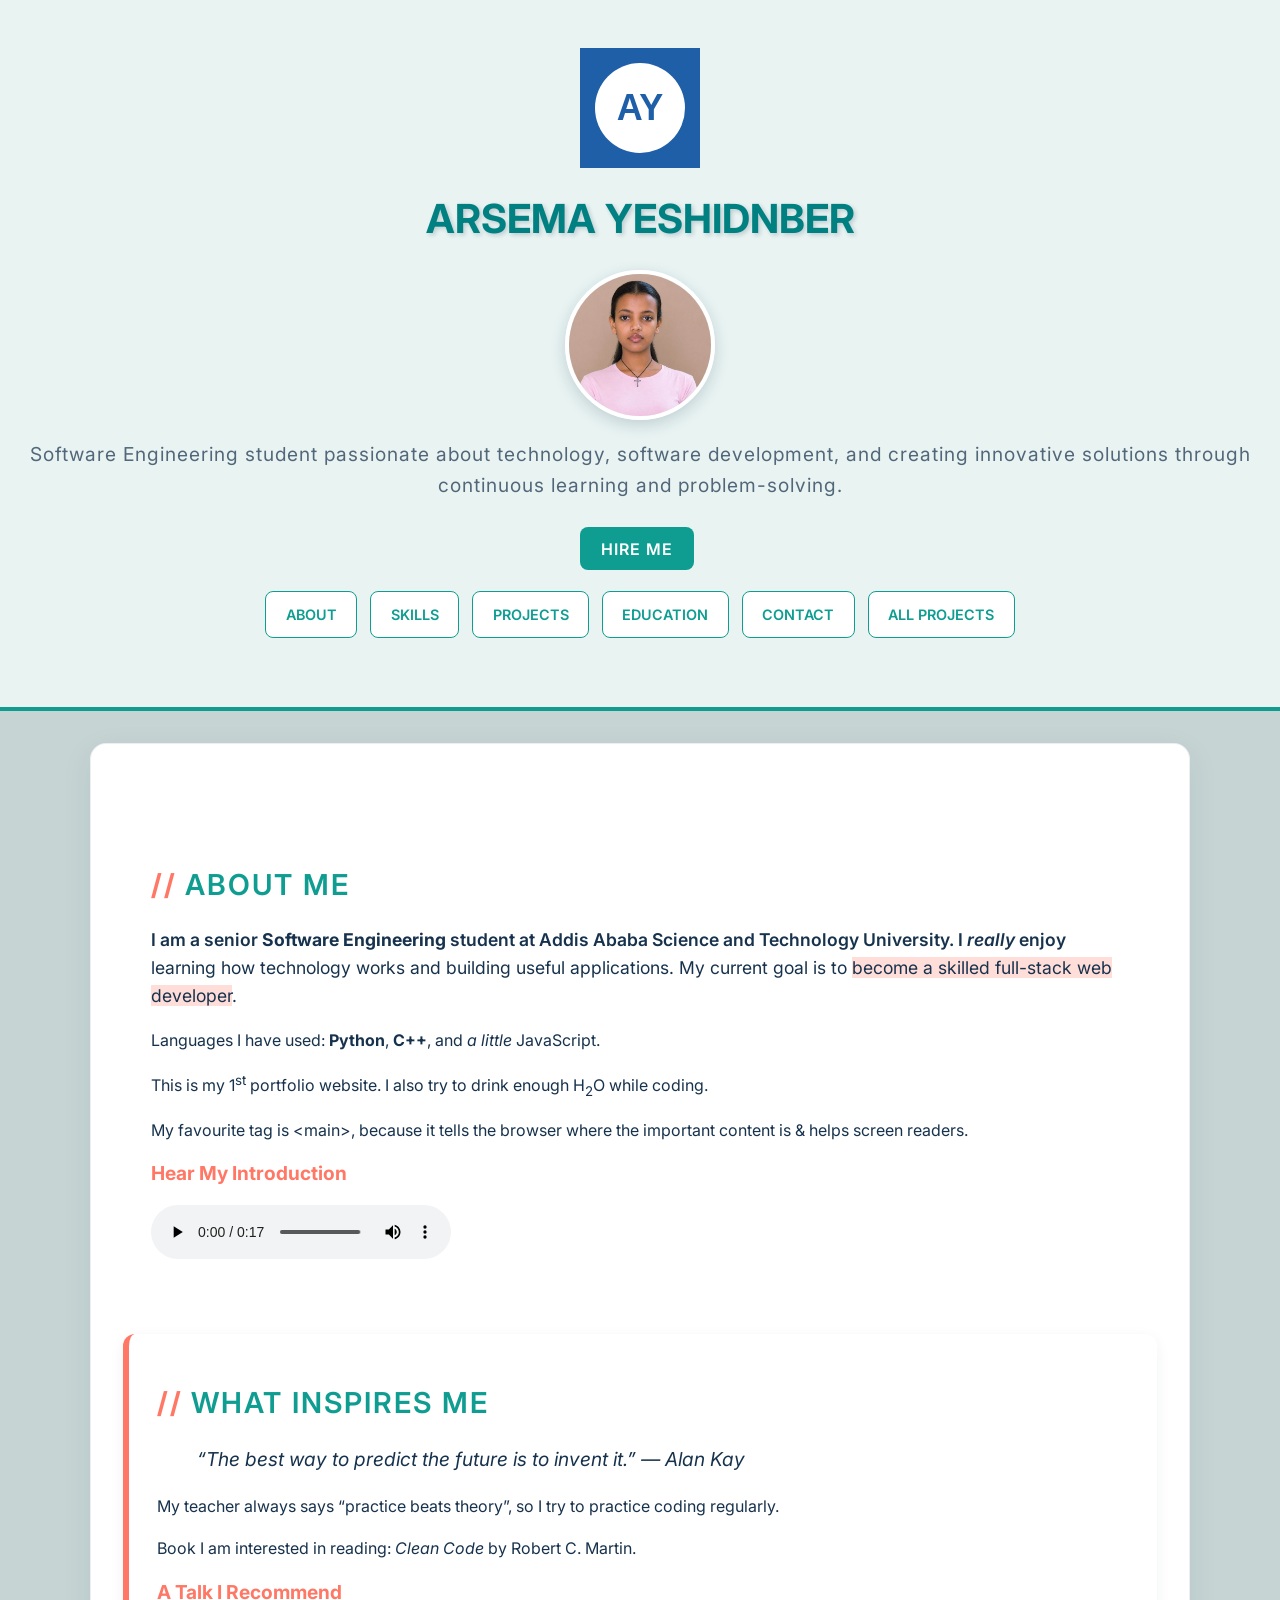
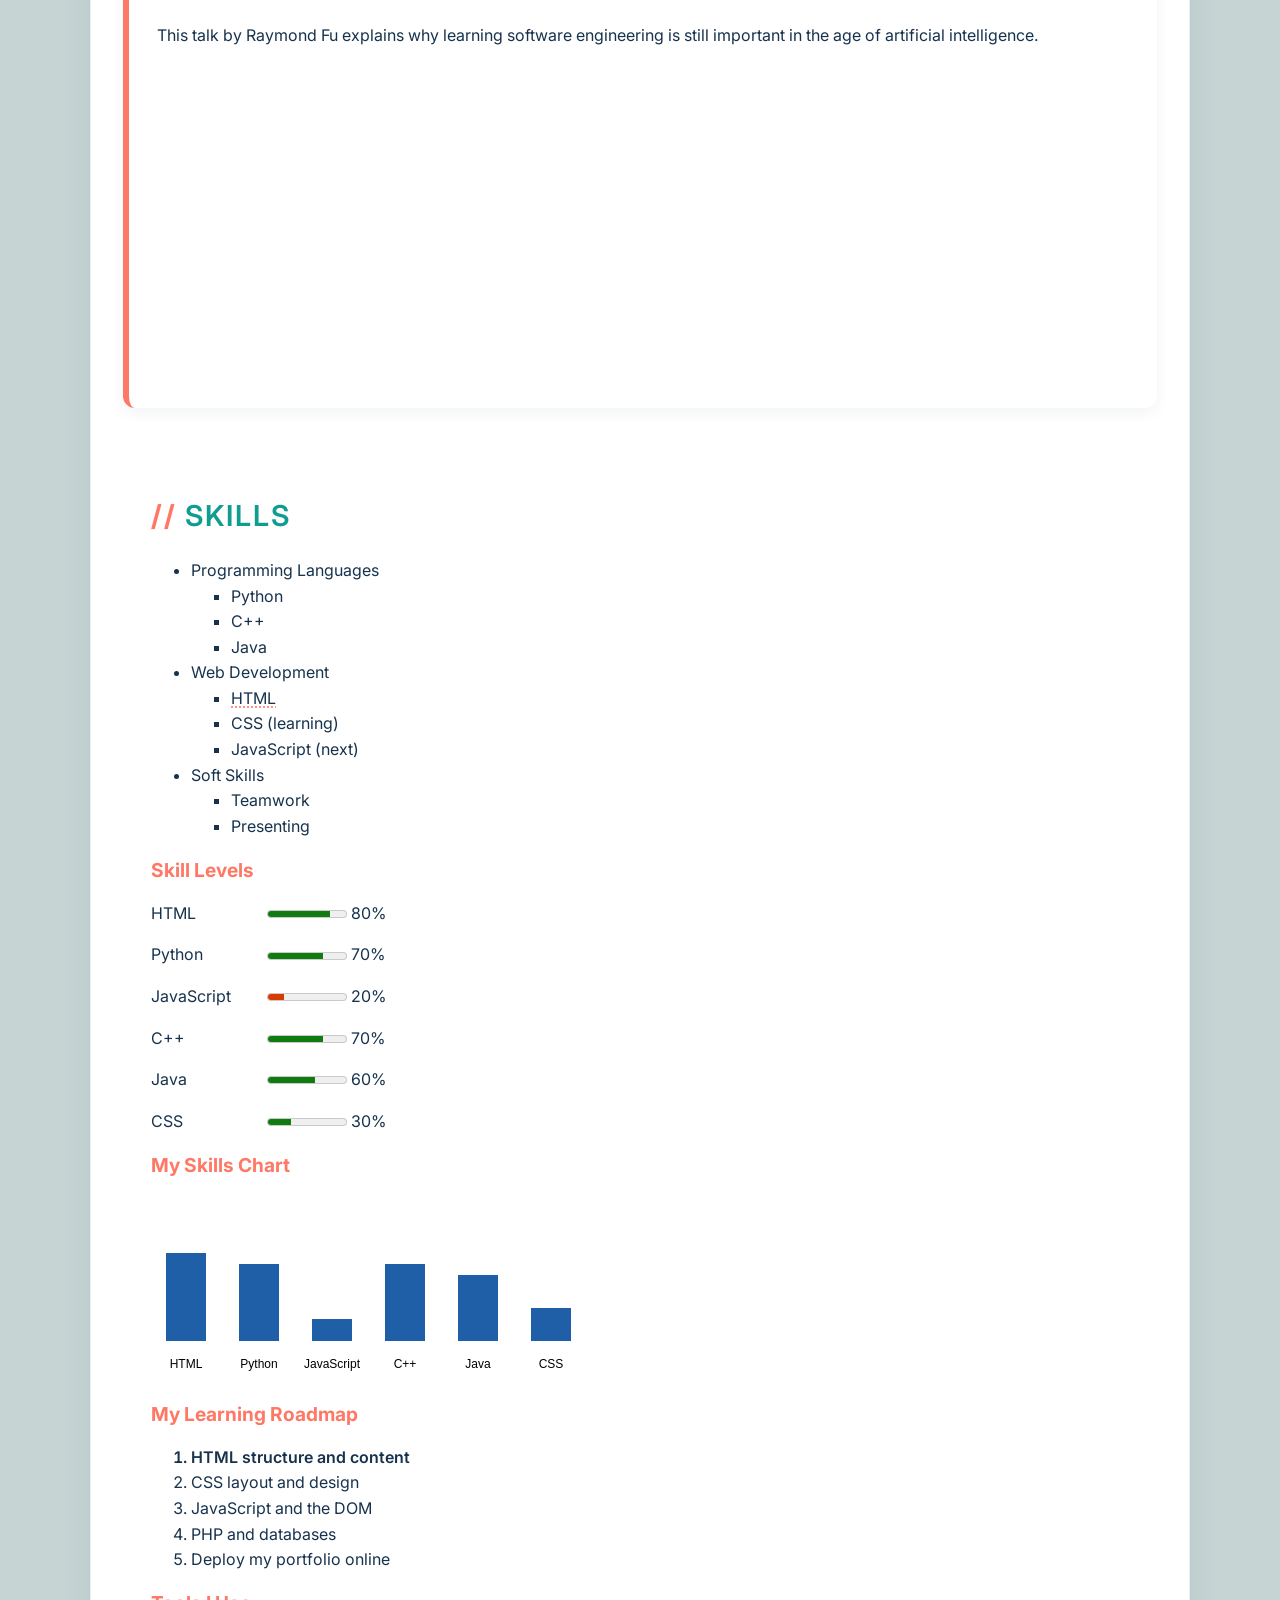
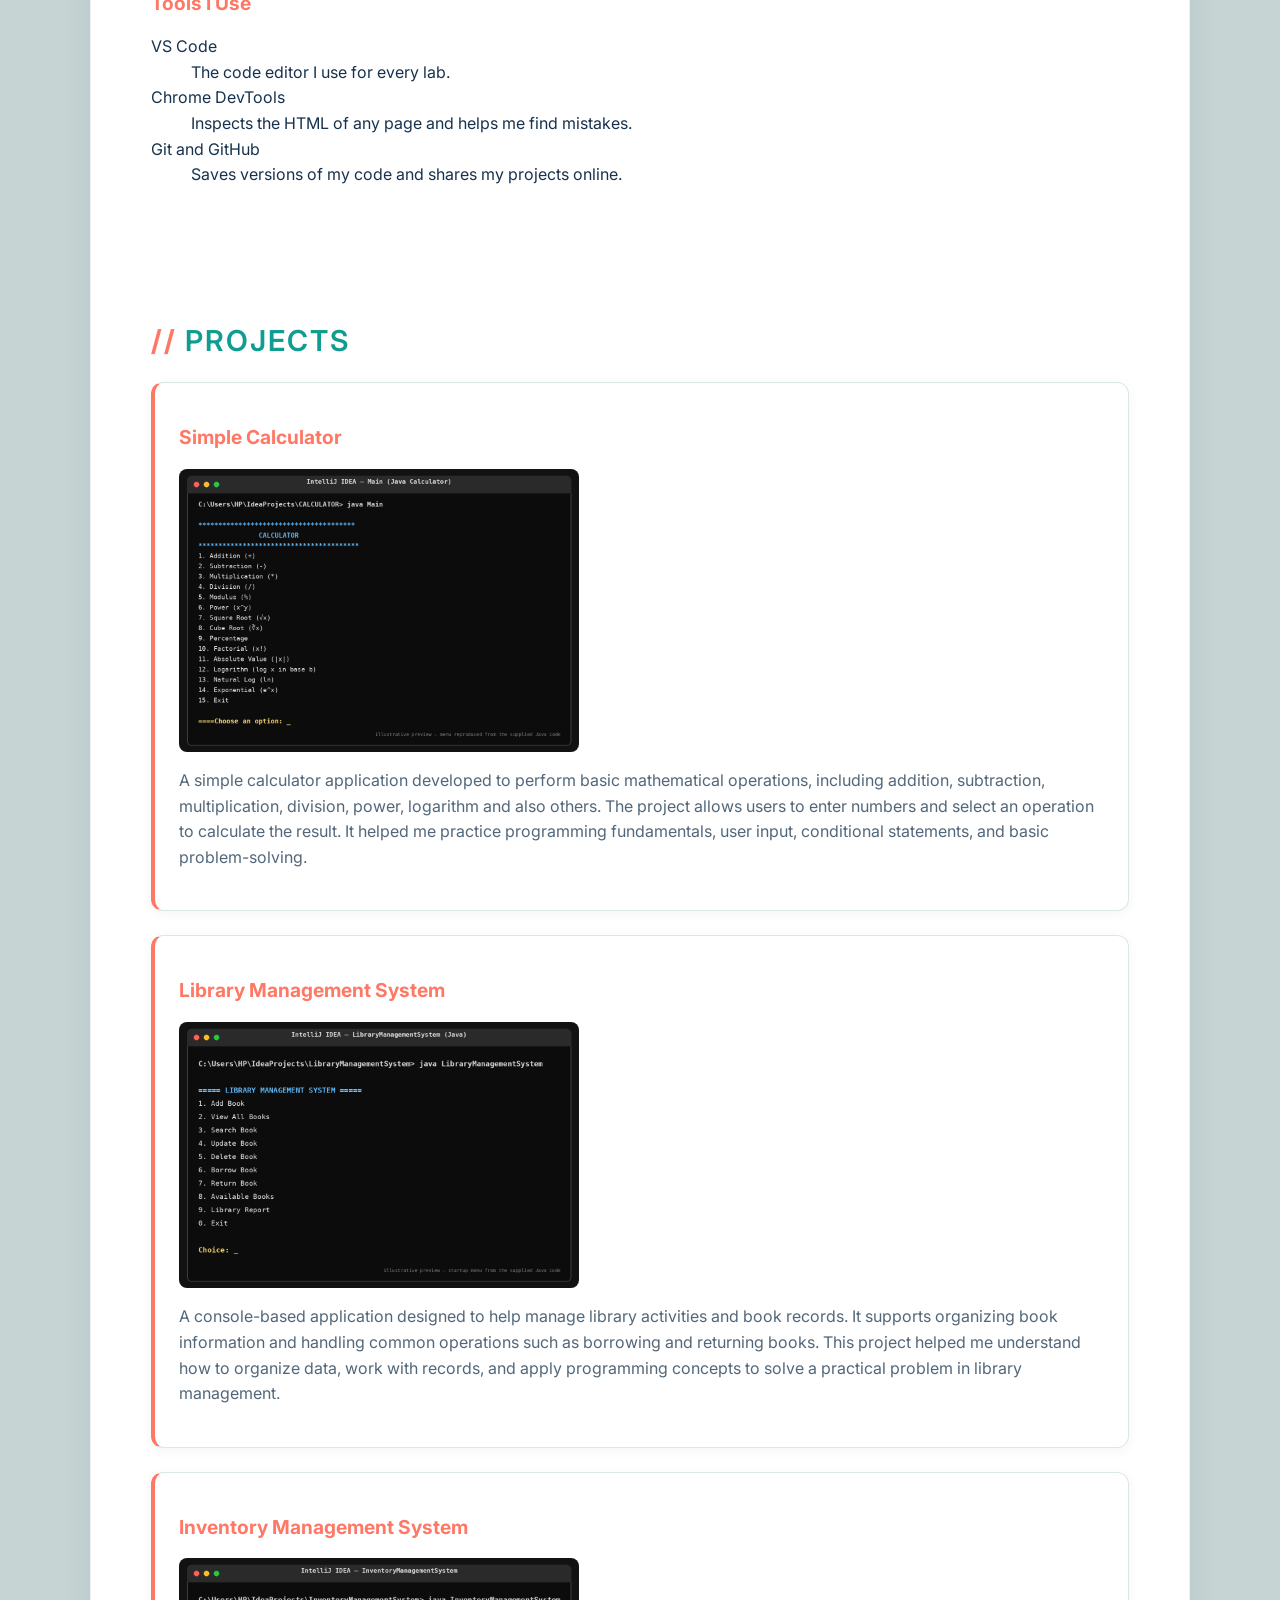
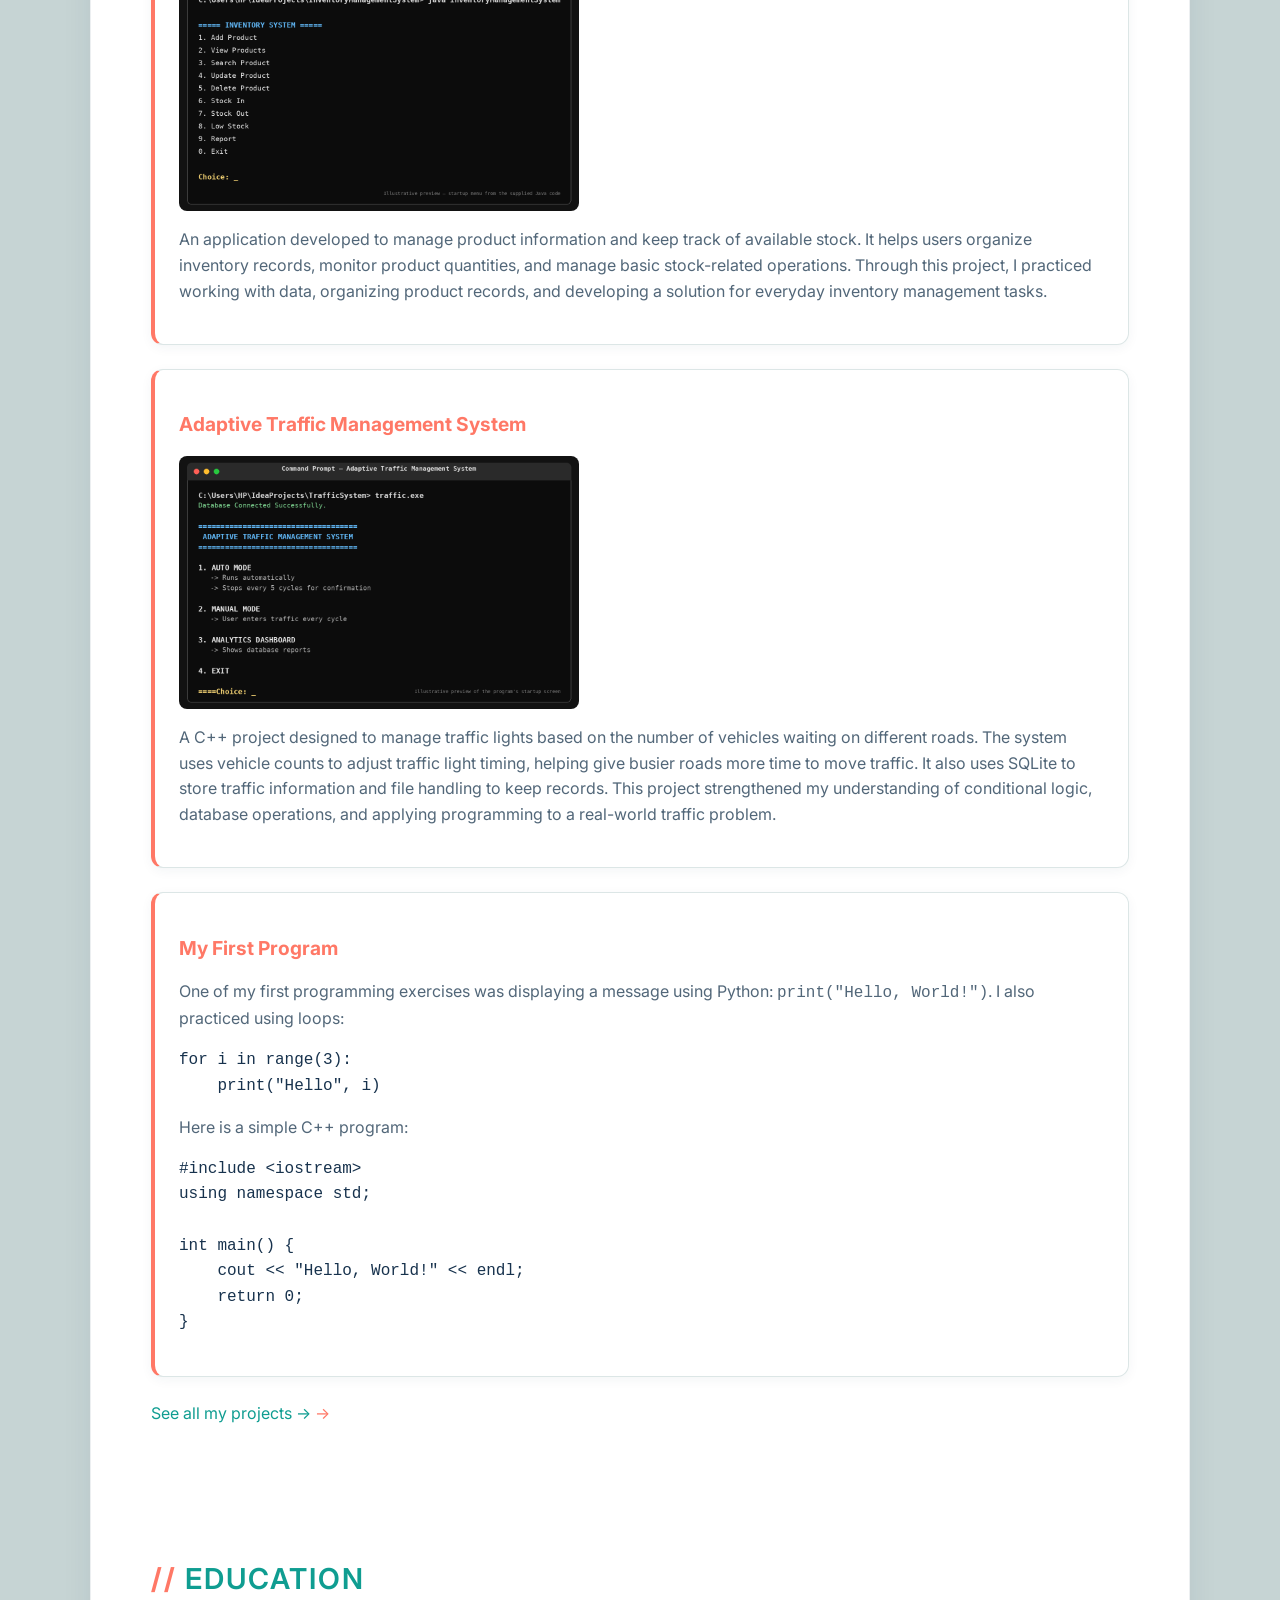
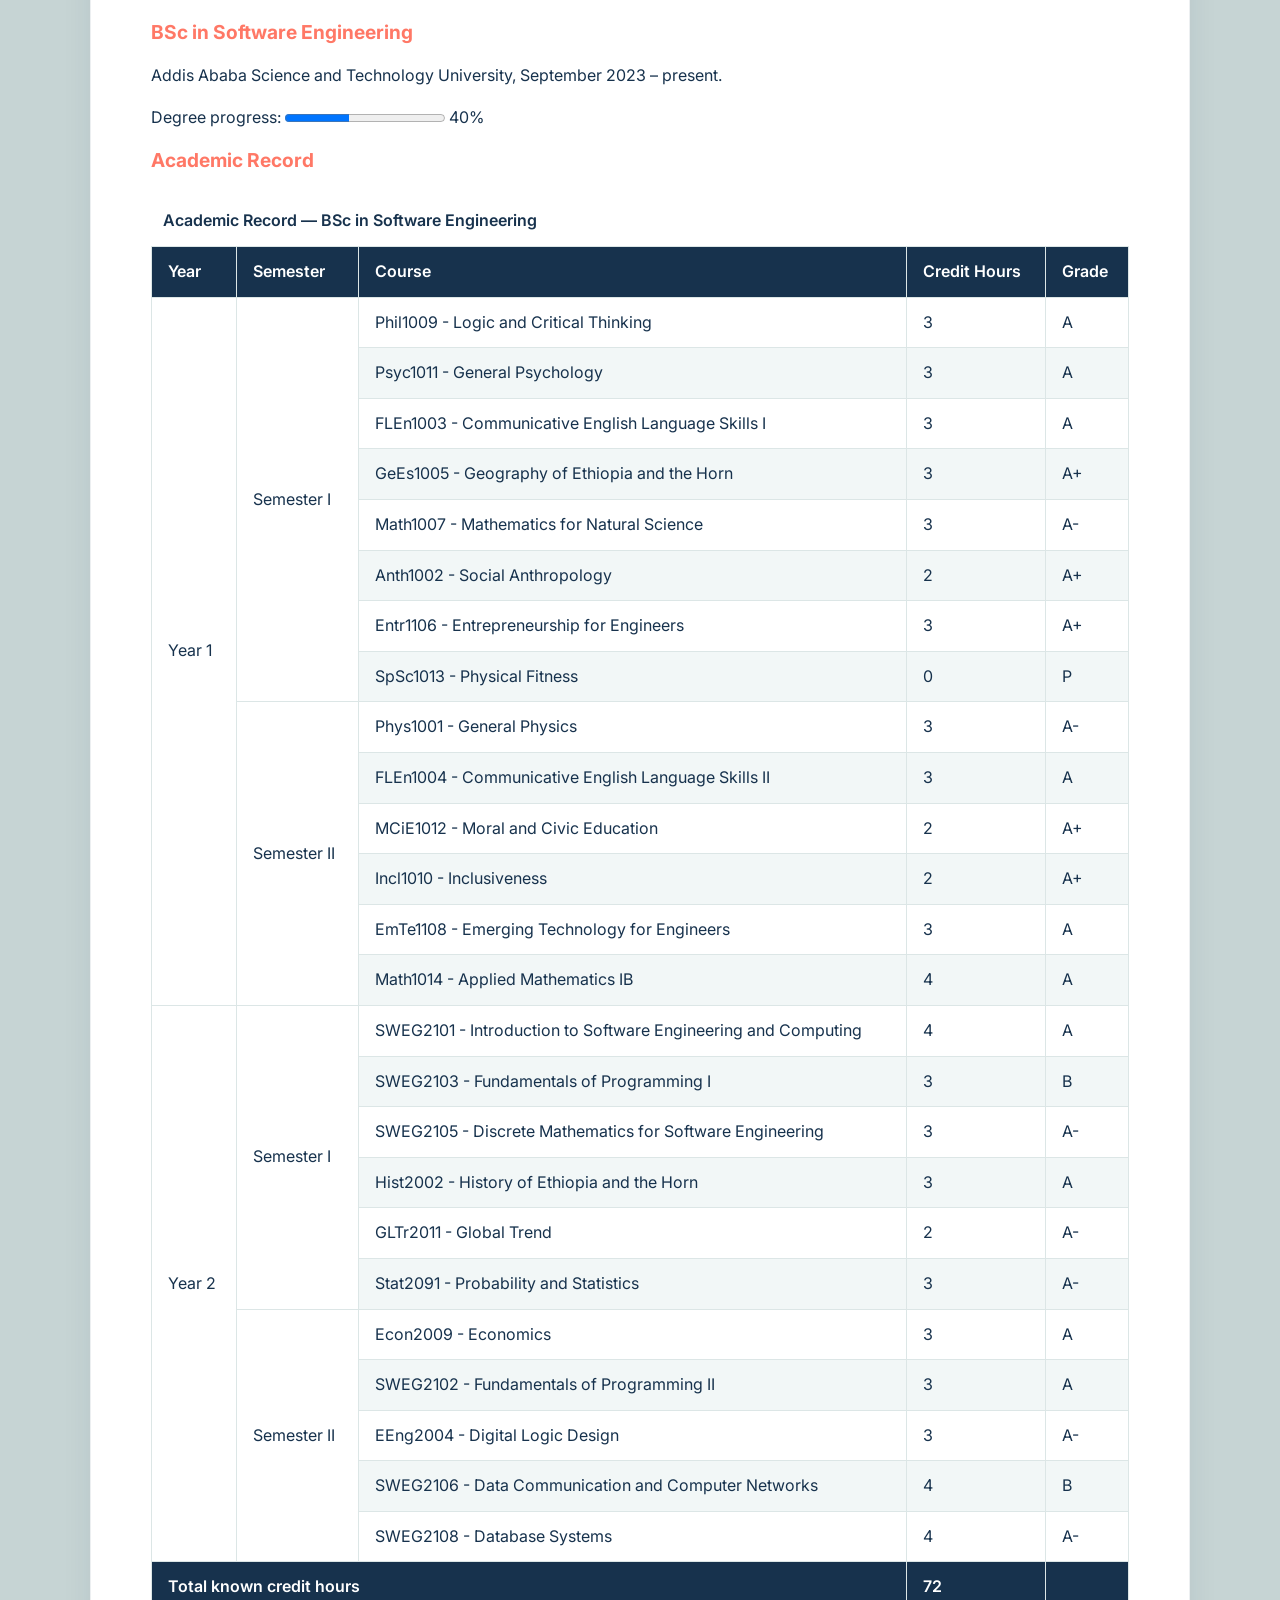
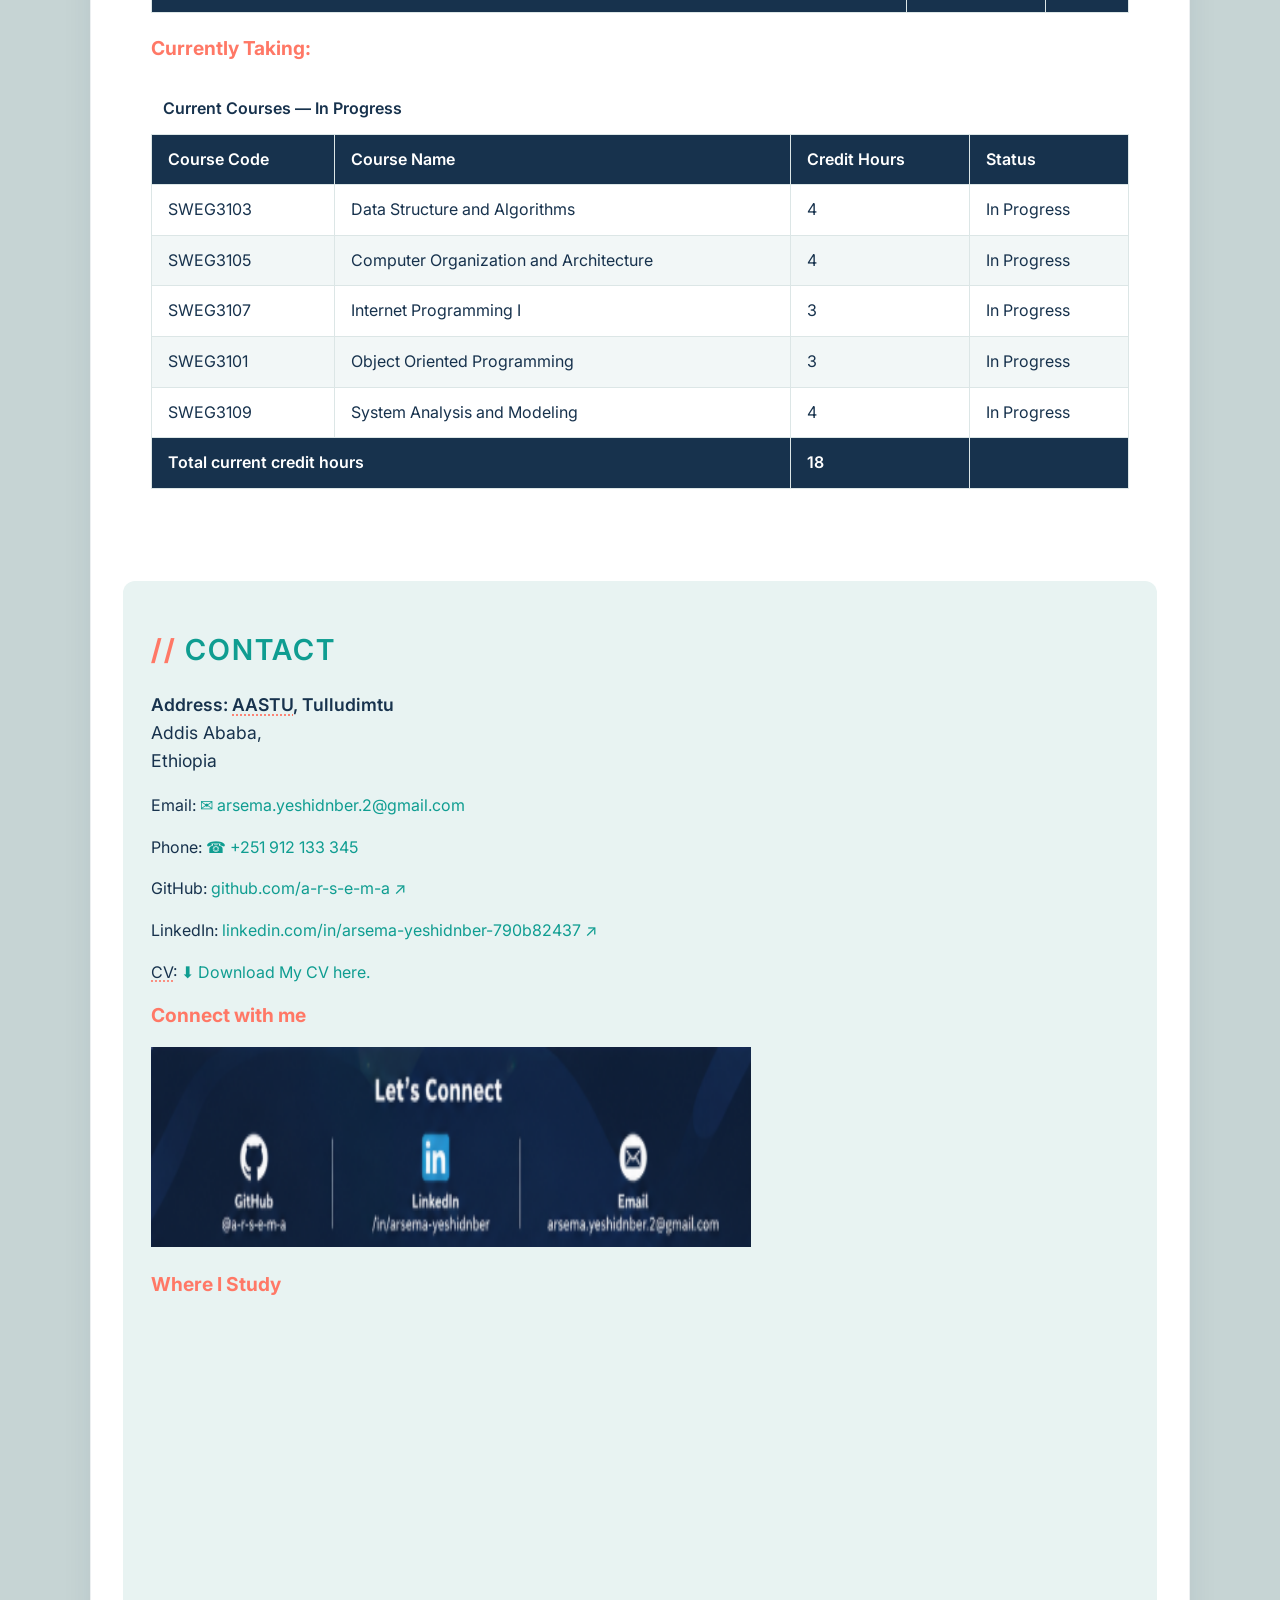
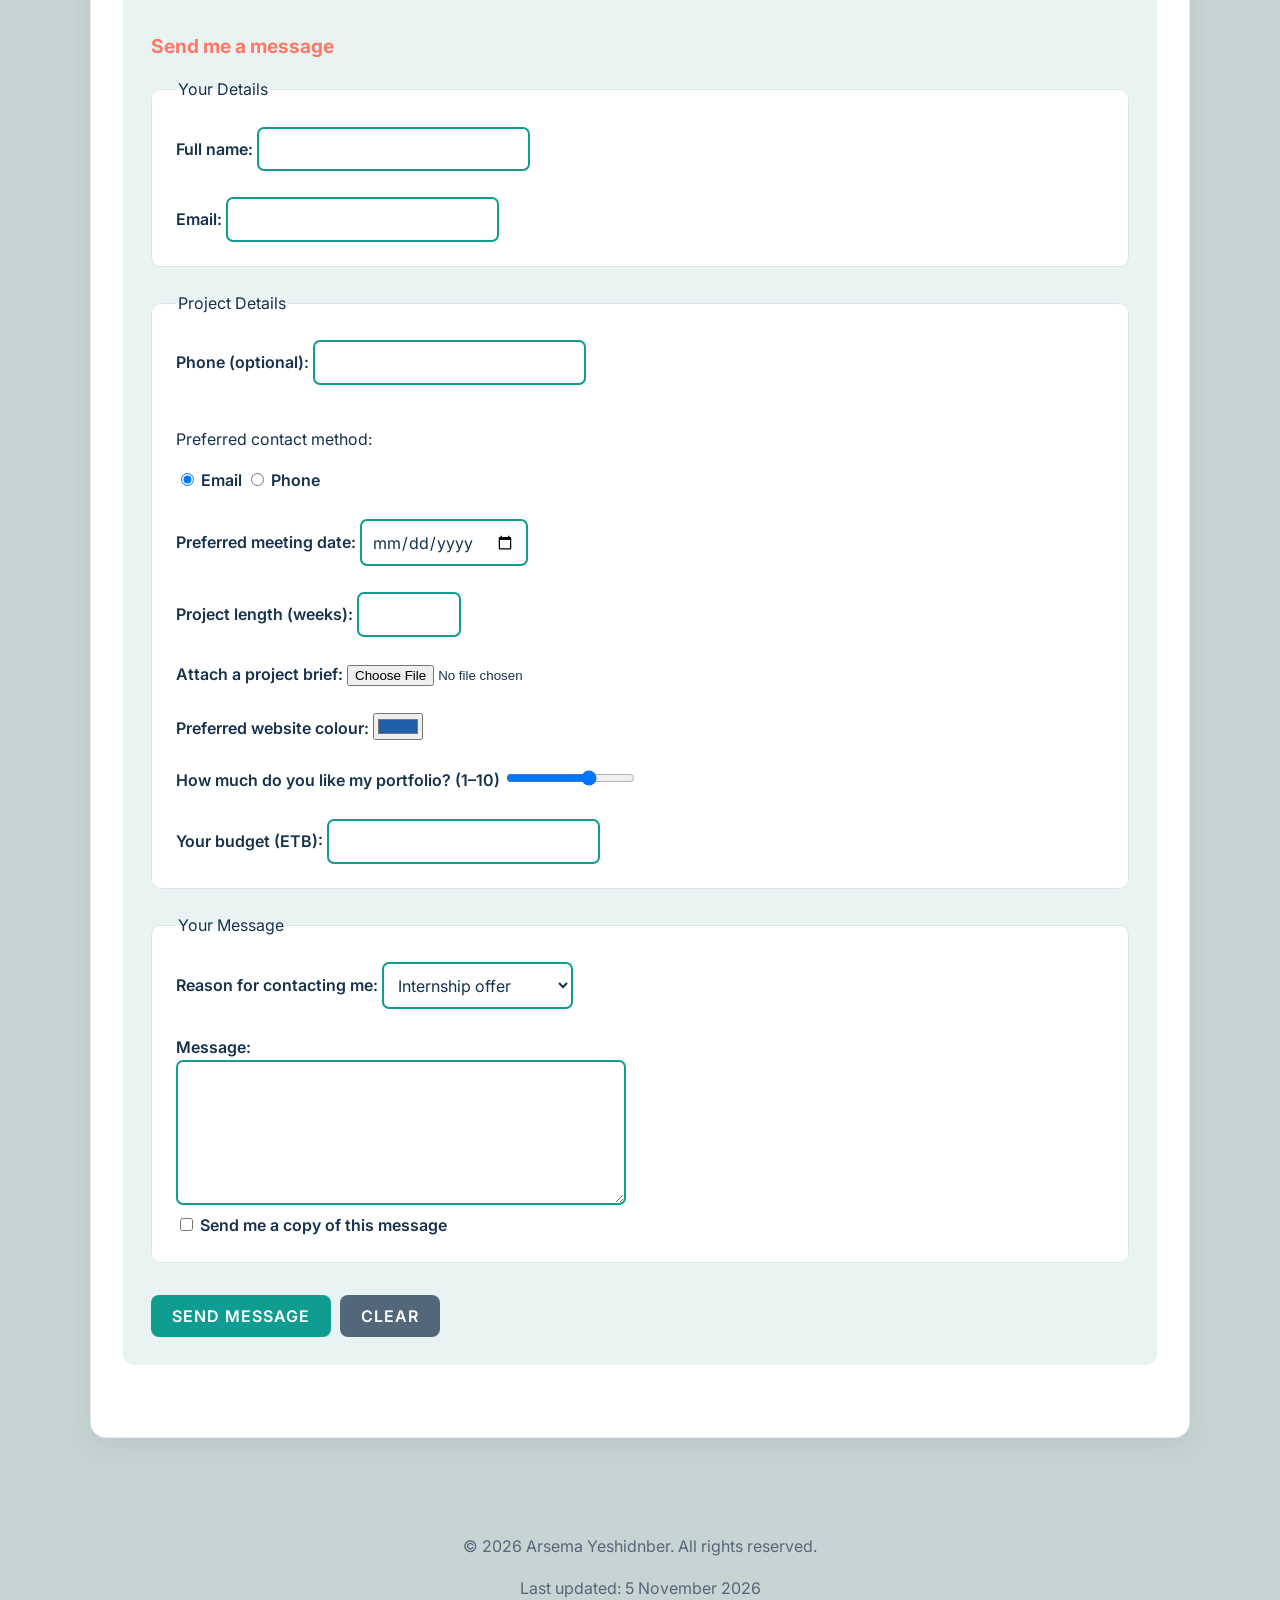
==== commit e569b3c7: "Lab 19(D): Styled Tables and Nested Lists" ====
--- a/index.html
+++ b/index.html
@@ -151,7 +151,7 @@
 
         <ul>
             <li>Programming Languages
-                <ul type="square">
+                <ul>
                     <li>Python</li>
                     <li>C++</li>
                     <li>Java</li>
@@ -159,7 +159,7 @@
             </li>
 
             <li>Web Development
-                <ul type="circle">
+                <ul >
                     <li><abbr title="HyperText Markup Language">HTML</abbr></li>
                     <li>CSS (learning)</li>
                     <li>JavaScript (next)</li>
@@ -378,7 +378,7 @@
 
         <h3>Academic Record</h3>
 
-        <table border="1" cellpadding="8" cellspacing="0">
+        <table>
             <caption>Academic Record — BSc in Software Engineering</caption>
 
             <thead>
--- a/css/style.css
+++ b/css/style.css
@@ -418,3 +418,144 @@
     display: inline-block;
     width: 7rem;
 }
+
+
+/* ==========================================
+   Lab 19(C): Spacing and Borders
+========================================== */
+
+/* ---------- Section Spacing ---------- */
+
+section,
+aside {
+    margin: 2.5rem 0;
+    padding: 1.75rem;
+    border-radius: 12px;
+}
+
+/* ---------- Aside Accent ---------- */
+
+aside {
+    background-color: #FFFFFF;
+    border-left: 6px solid #FF7866;
+    box-shadow: 0 4px 15px rgba(23, 50, 77, 0.06);
+}
+
+/* ---------- Project Cards ---------- */
+
+.card {
+    background-color: #FFFFFF;
+    padding: 1.5rem;
+    margin: 1.5rem 0;
+    border: 1px solid #DCE6E6;
+    border-left: 4px solid #FF7866;
+    border-radius: 12px;
+    box-shadow: 0 3px 12px rgba(23, 50, 77, 0.05);
+    transition: transform 0.25s ease,
+                box-shadow 0.25s ease,
+                border-color 0.25s ease;
+}
+
+
+.card:hover {
+    border-color: #0F9D91;
+    box-shadow: 0 8px 22px rgba(23, 50, 77, 0.1);
+    transform: translateY(-4px);
+}
+
+/* ---------- Card Images and Videos ---------- */
+
+.card img,
+video {
+    display: block;
+    max-width: 100%;
+    height: auto;
+    border-radius: 8px;
+}
+
+/* ---------- Embedded Content ---------- */
+
+iframe {
+    display: block;
+    max-width: 100%;
+    border: none;
+    border-radius: 10px;
+}
+
+/* ---------- Buttons ---------- */
+
+.btn {
+    padding: 0.7rem 1.3rem;
+    margin: 0.5rem 0.35rem 0 0;
+    border-radius: 8px;
+    font-weight: 600;
+    transition: transform 0.2s ease,
+                box-shadow 0.2s ease;
+}
+
+.btn:hover {
+    transform: translateY(-2px);
+    box-shadow: 0 4px 10px rgba(15, 157, 145, 0.2);
+}
+
+/* ---------- Form Fieldsets ---------- */
+
+fieldset {
+    margin: 0 0 1.5rem;
+    padding: 1.5rem;
+    border: 1px solid #DCE6E6;
+    border-radius: 10px;
+    background-color: #FFFFFF;
+}
+
+/* ---------- Form Inputs ---------- */
+
+input[type="text"],
+input[type="email"],
+input[type="number"],
+input[type="date"],
+select,
+textarea {
+    padding: 0.65rem;
+    border-radius: 7px;
+    max-width: 100%;
+}
+
+
+/* ==========================================
+   Lab 19(D): Styling Tables and Lists
+========================================== */
+
+/* ---------- Table Styling ---------- */
+table {
+    border-collapse: collapse;
+    margin: 1.5rem 0;
+    background-color: #FFFFFF;
+    width: 100%;
+}
+
+th,
+td {
+    border: 1px solid #DCE6E6;
+    padding: 0.75rem 1rem;
+    text-align: left;
+}
+
+th {
+    background-color: #17324D;
+    color: #FFFFFF;
+    font-weight: 600;
+}
+
+caption {
+    font-weight: 600;
+    color: #17324D;
+    padding: 0.75rem;
+    text-align: left;
+}
+
+/* ---------- Nested List Styling ---------- */
+ul ul {
+    list-style-type: square;
+}
+
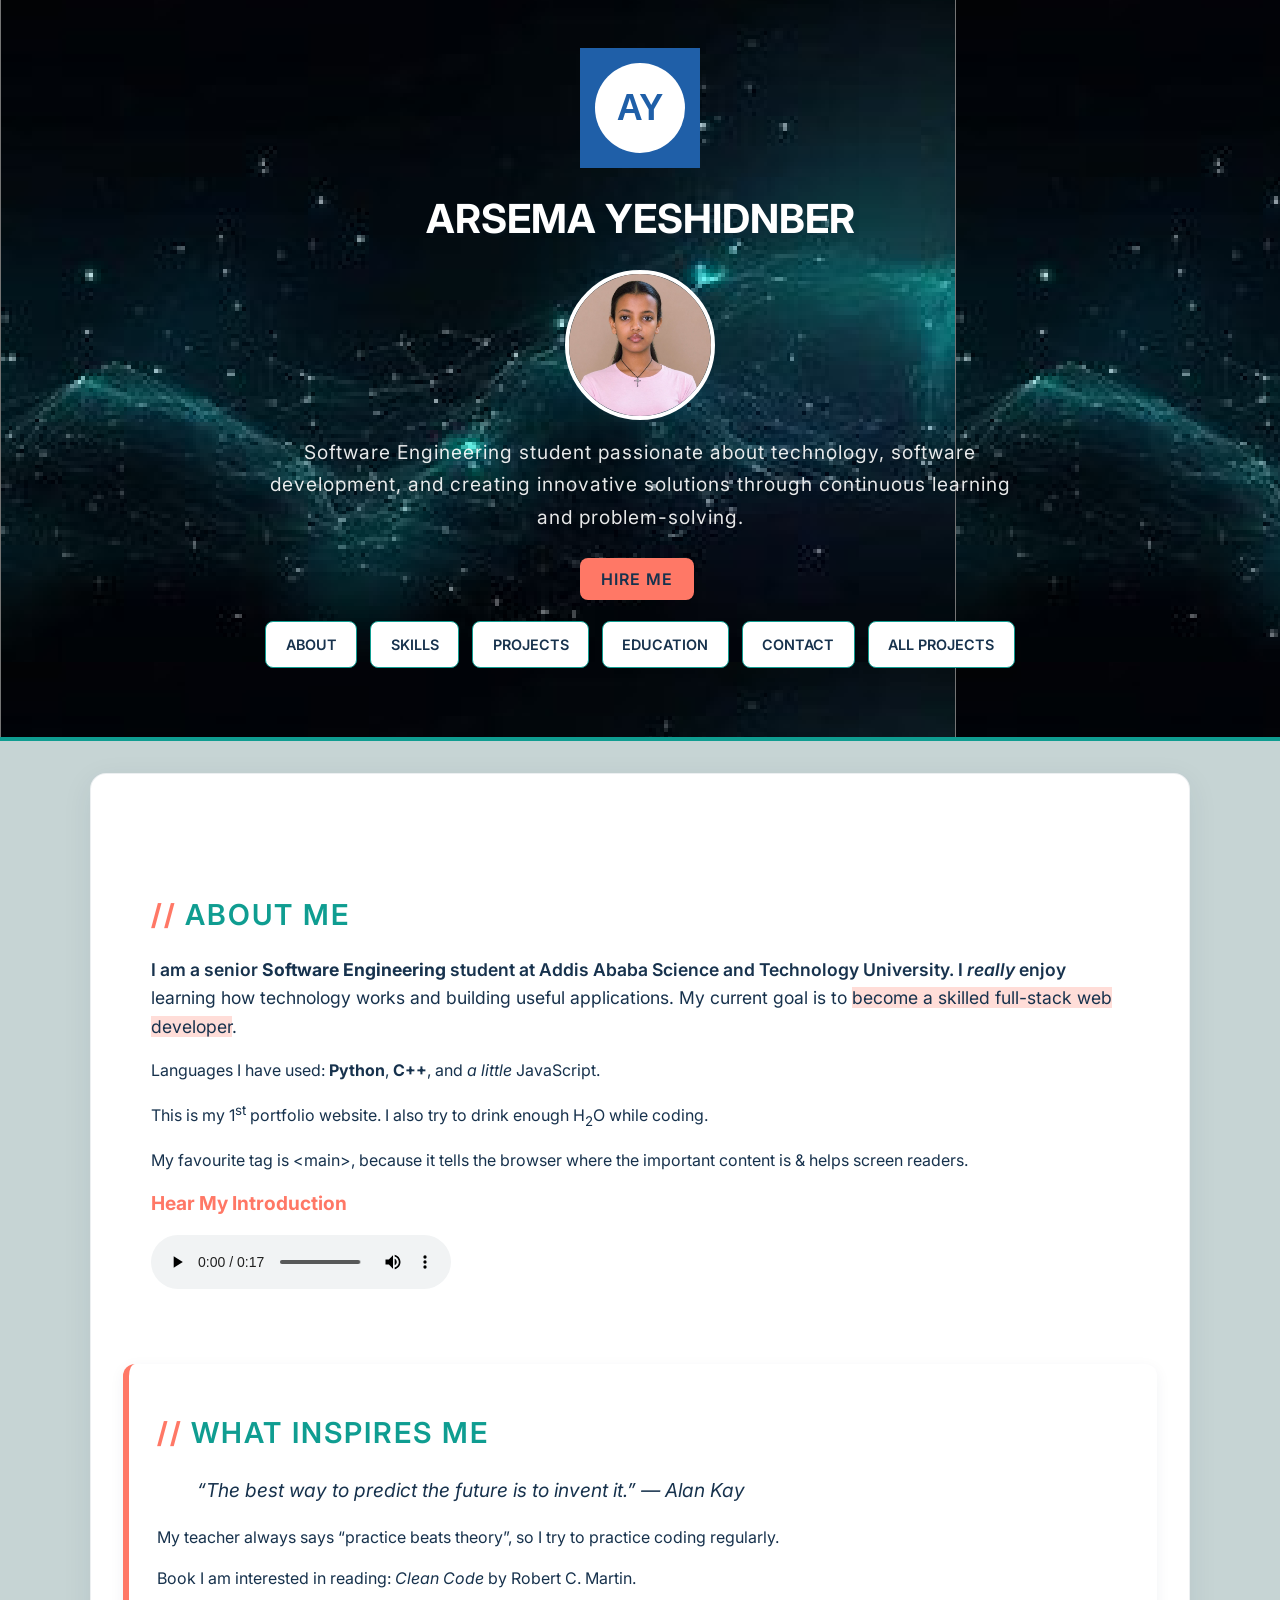
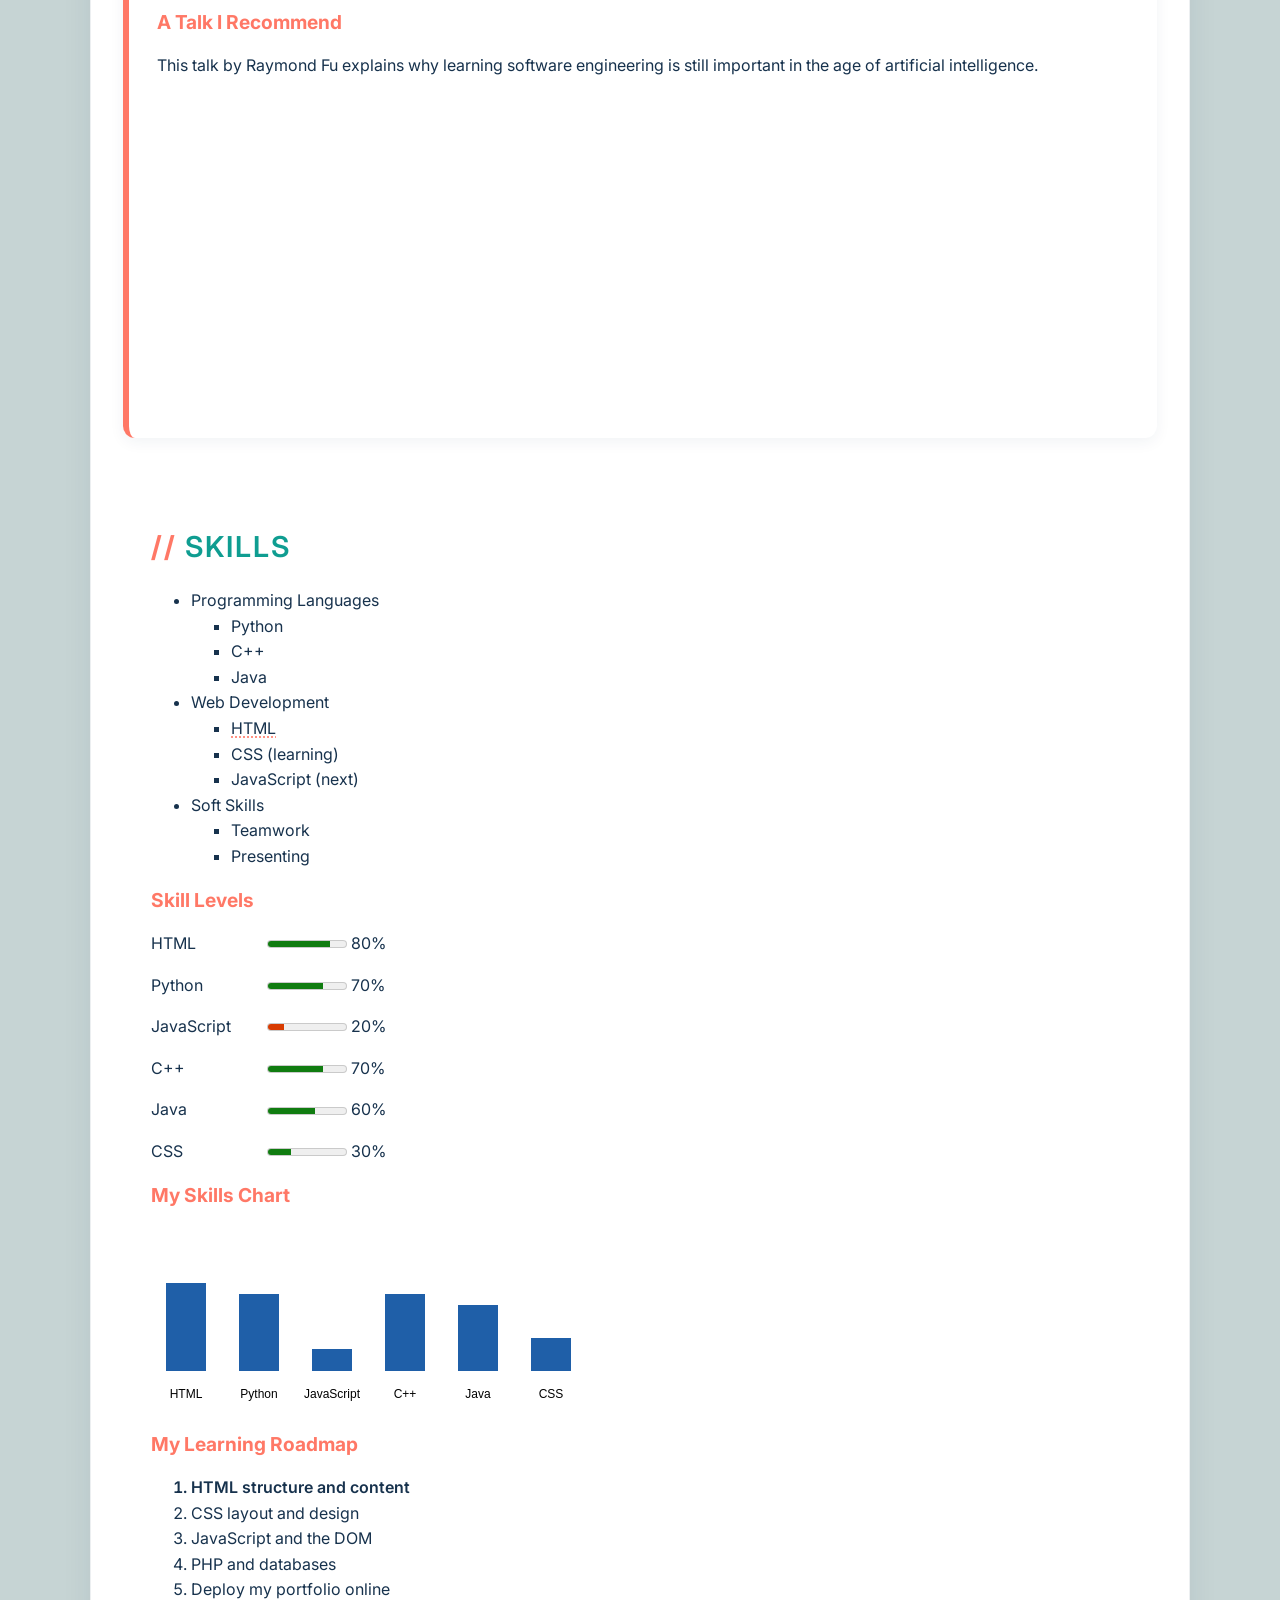
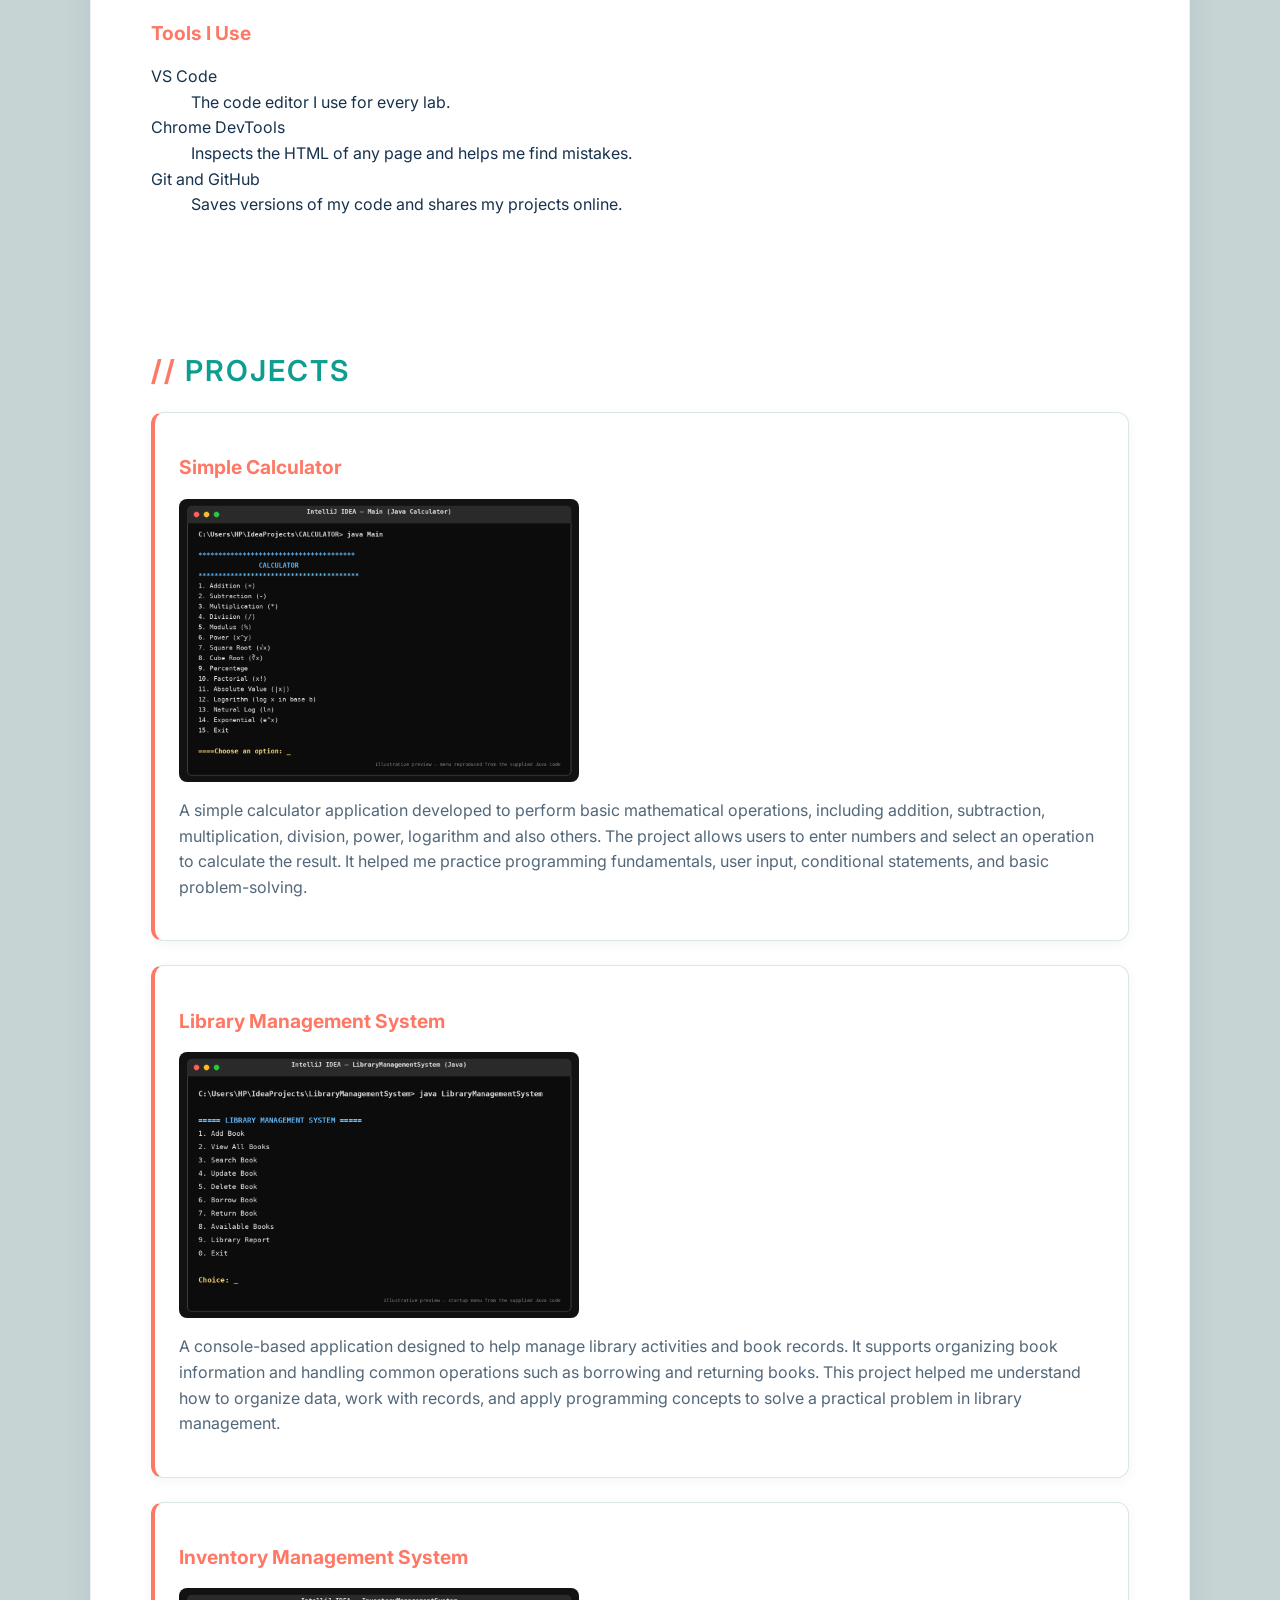
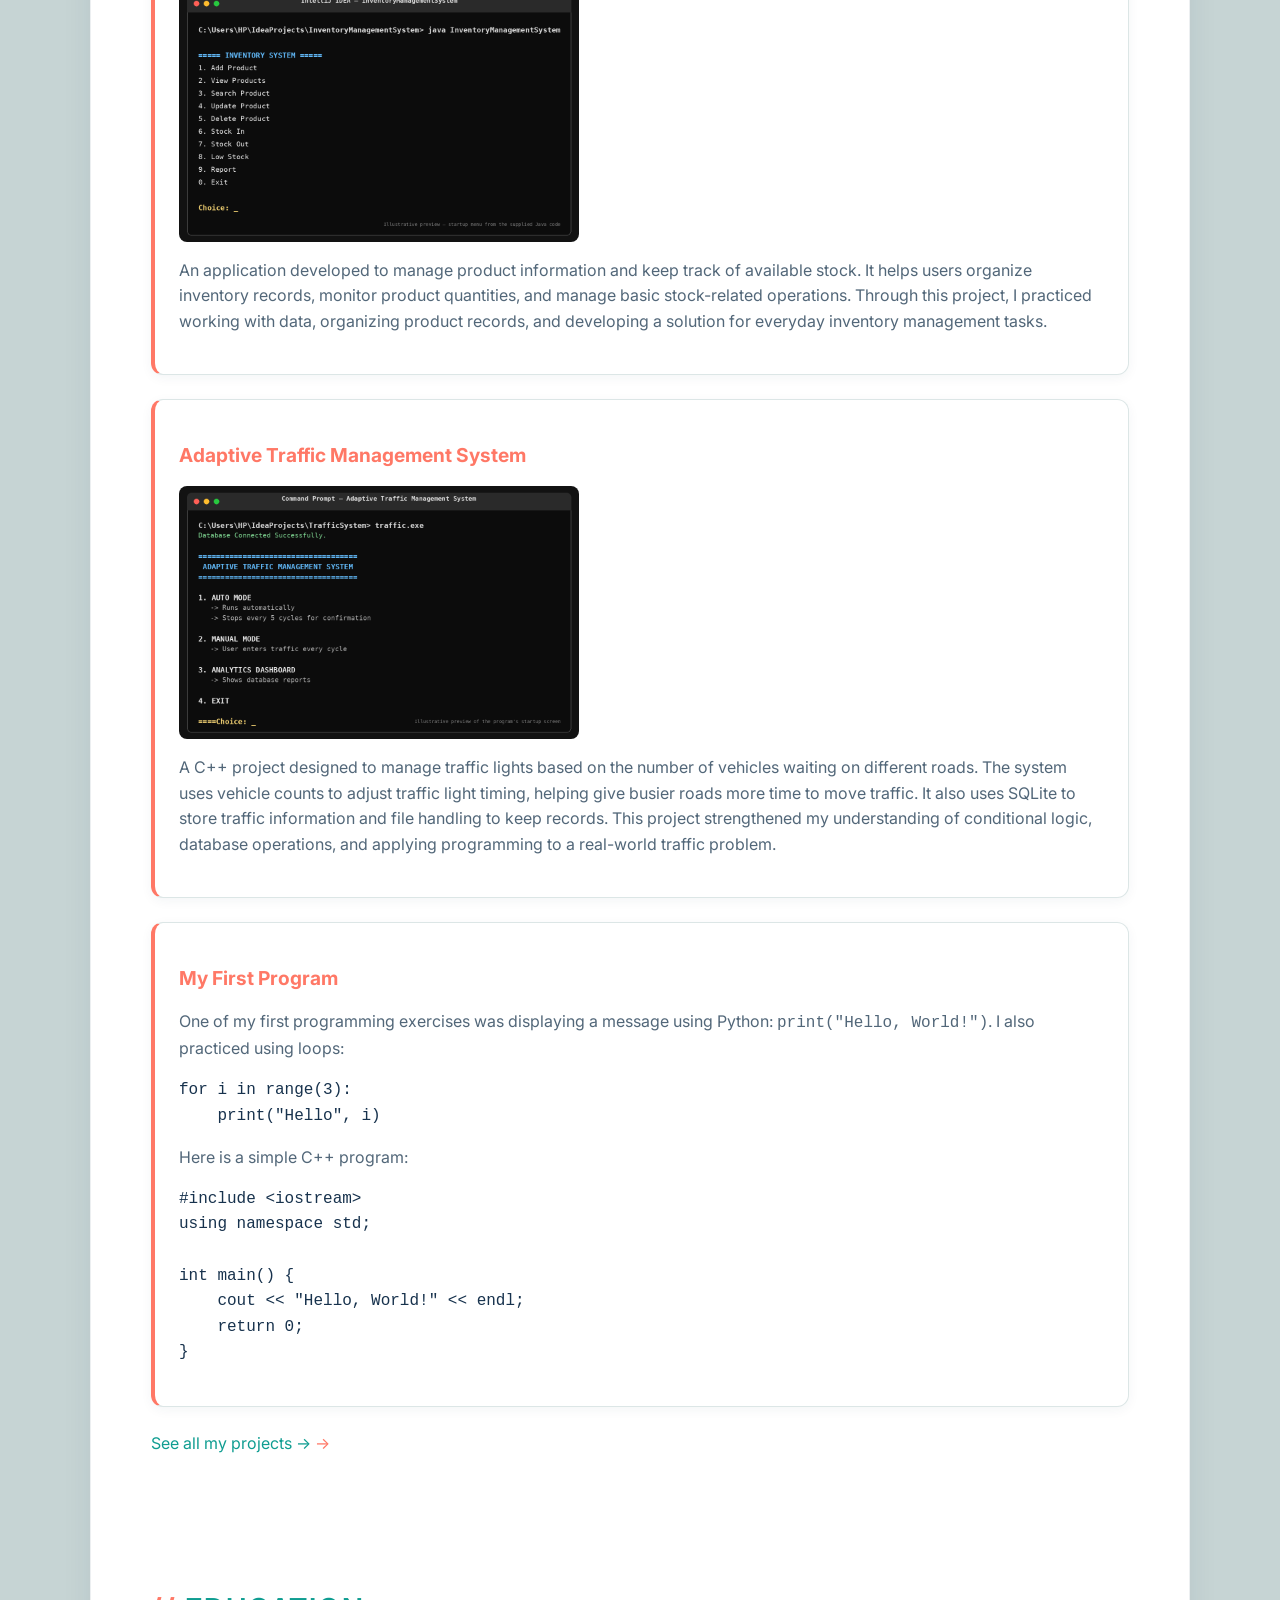
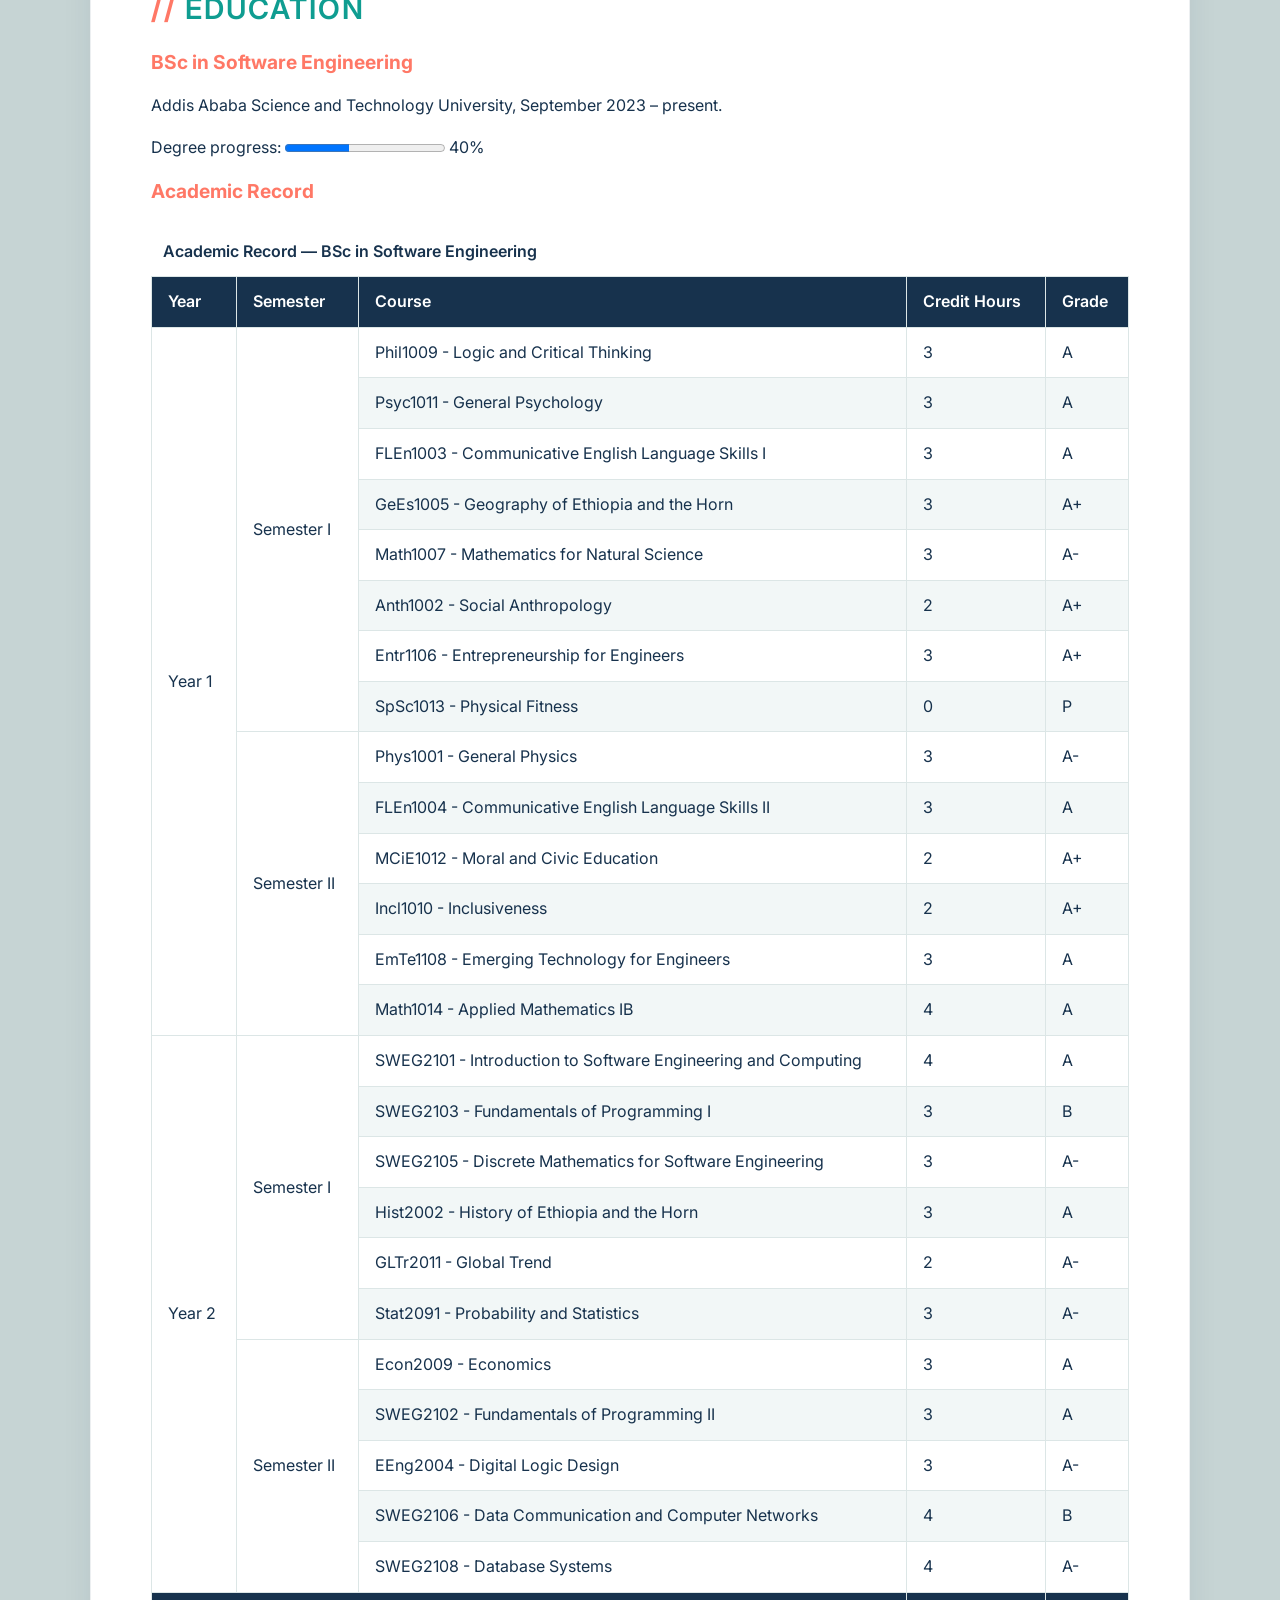
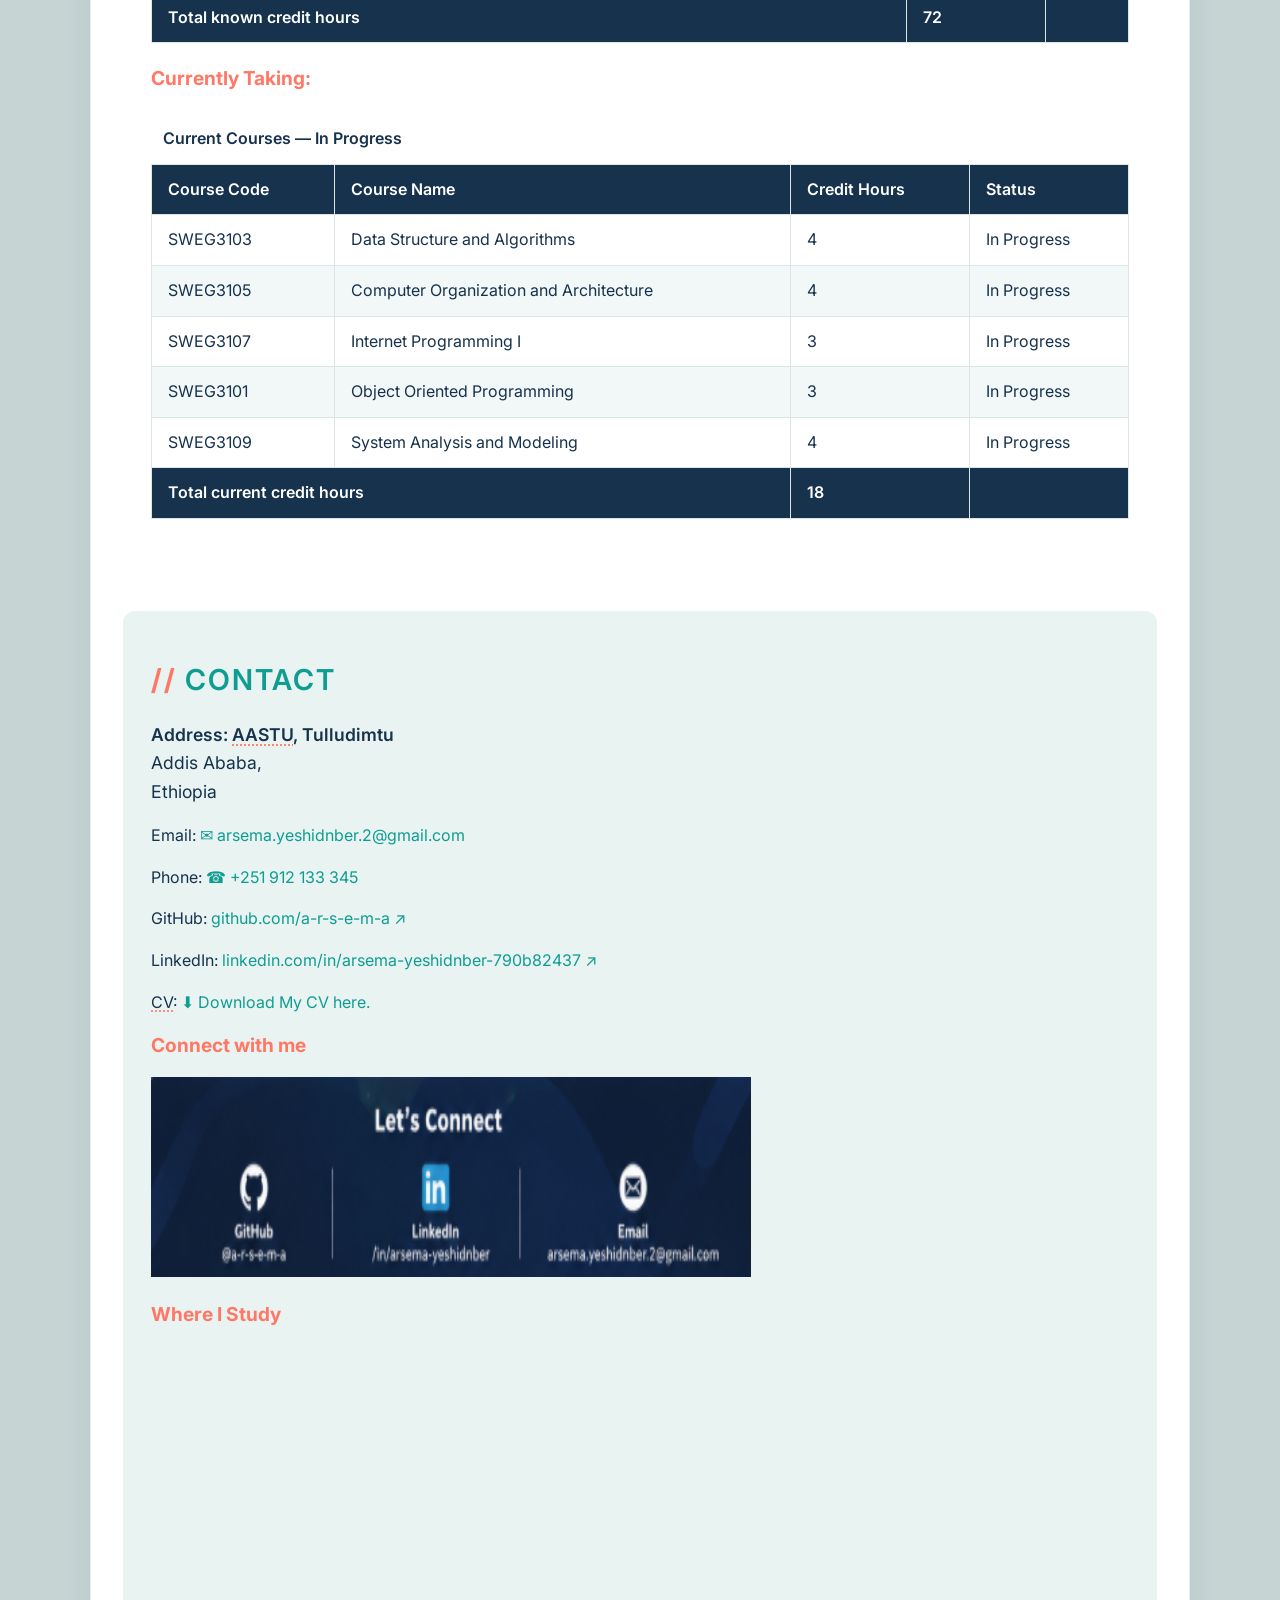
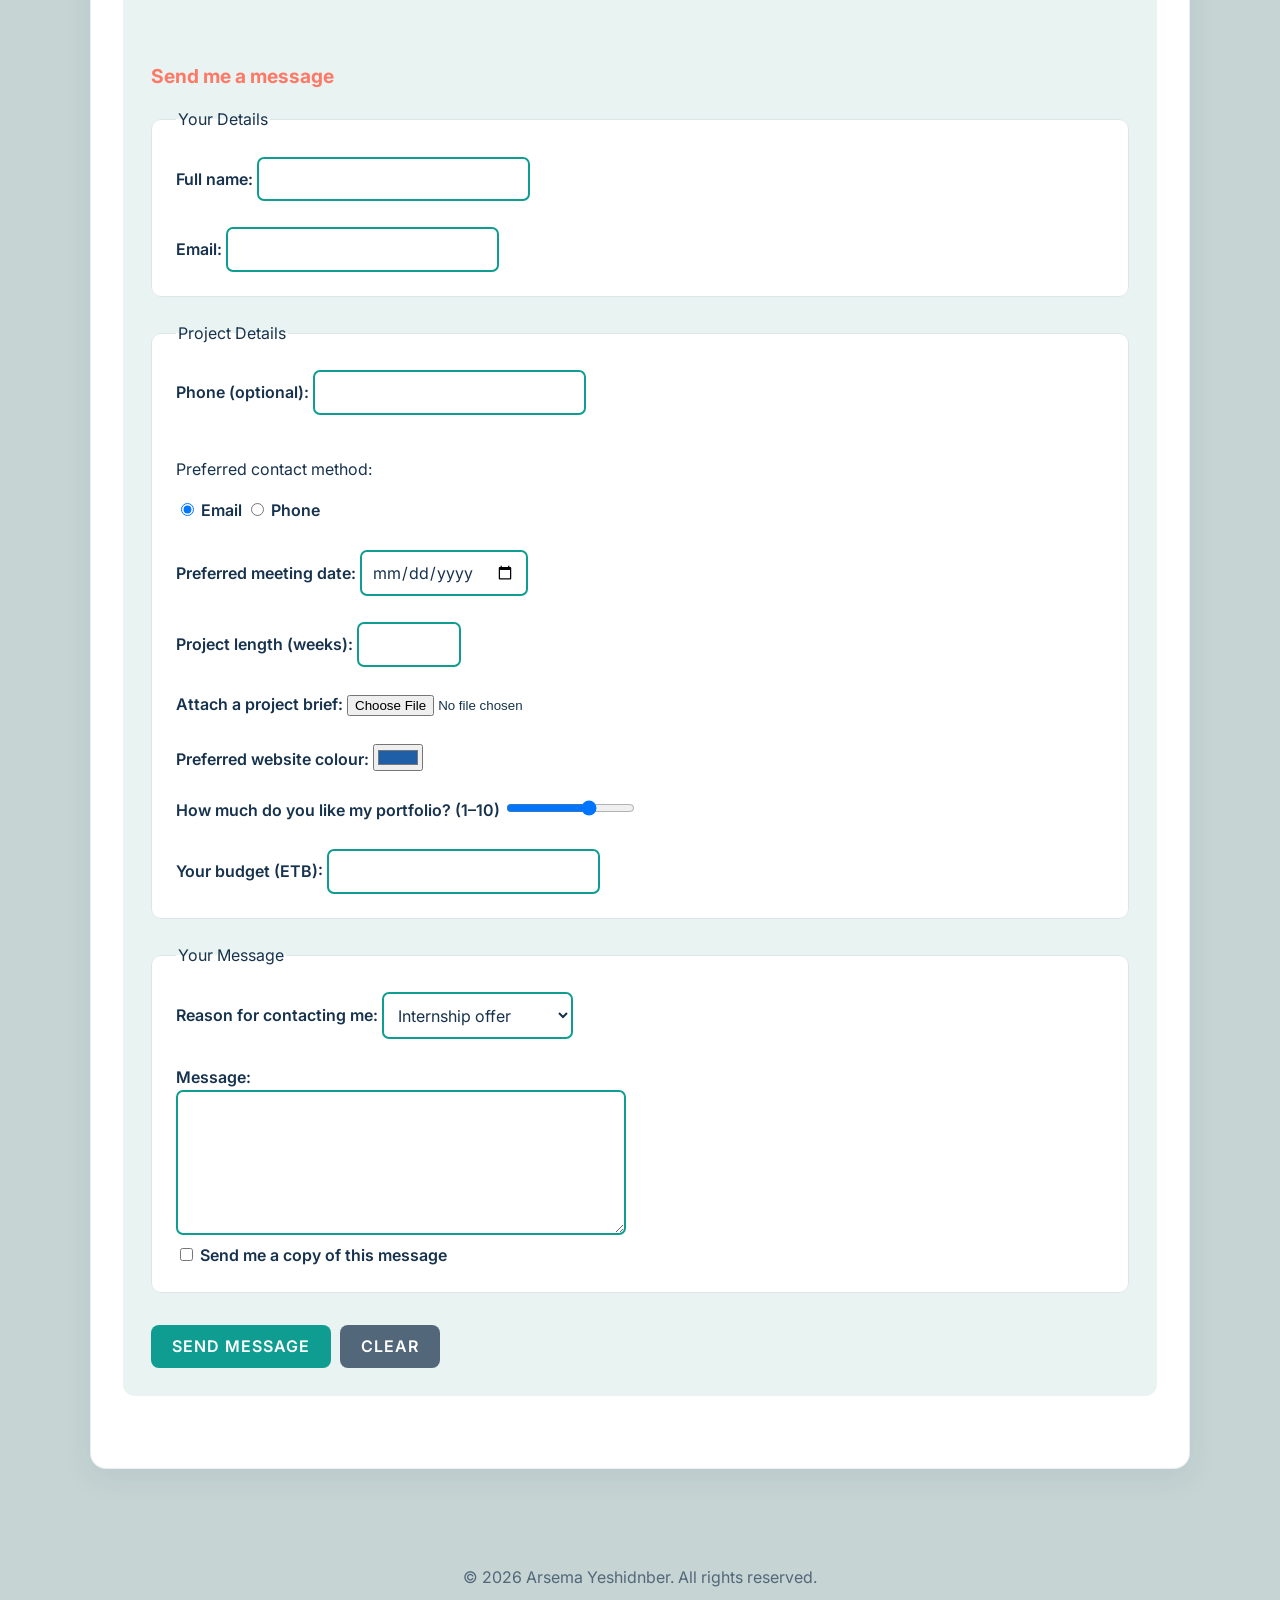
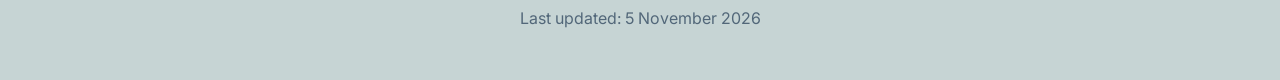
==== commit 6da4bcab: "Updated the footer Last Updated date" ====
--- a/index.html
+++ b/index.html
@@ -821,7 +821,7 @@
 
     <p>
         Last updated:
-        <time datetime="2026-11-05">5 November 2026</time>
+        <time datetime="2026-11-28">5 November 2026</time>
     </p>
 </footer>
 
--- a/css/style.css
+++ b/css/style.css
@@ -168,8 +168,12 @@
 .tagline {
     text-align: center;
     font-size: 1.2rem;
-    color: #526779;
+    color: #d8ddce;
     letter-spacing: 1px;
+    line-height: 1.7;
+    max-width: 750px;
+    margin: 1rem auto;
+    text-shadow: 0 2px 5px rgba(0, 0, 0, 0.35);
 }
 
 /* Main buttons */
@@ -559,3 +563,50 @@
     list-style-type: square;
 }
 
+/* ==========================================
+   Lab 20(A): Gradient Header with Pattern
+========================================== */
+
+header {
+    background-image:
+        url("../images/pattern.png"),
+        linear-gradient(135deg, #0F9D91, #17324D);
+    background-repeat: repeat;
+    color: #FFFFFF;
+}
+
+
+/* ==========================================
+   Lab 20(B): Header Text with Specificity
+========================================== */
+
+/* ---------- Header Name ---------- */
+header h1 {
+    color: #FFFFFF;
+}
+
+/* ---------- Header Introduction ---------- */
+header .tagline {
+    color: rgba(255, 255, 255, 0.9);
+    text-shadow: 0 2px 5px rgba(0, 0, 0, 0.3);
+}
+
+/* ---------- Header Navigation ---------- */
+header nav a:link,
+header nav a:visited {
+    color: #17324D;
+    background-color: #FFFFFF;
+    border: 1px solid #0F9D91;
+}
+
+header nav a:hover {
+    background-color: #FF7866;
+    color: #17324D;
+    border-color: #FF7866;
+}
+
+/* ---------- Hire Me Button ---------- */
+header .btn {
+    background-color: #FF7866;
+    color: #17324D;
+}
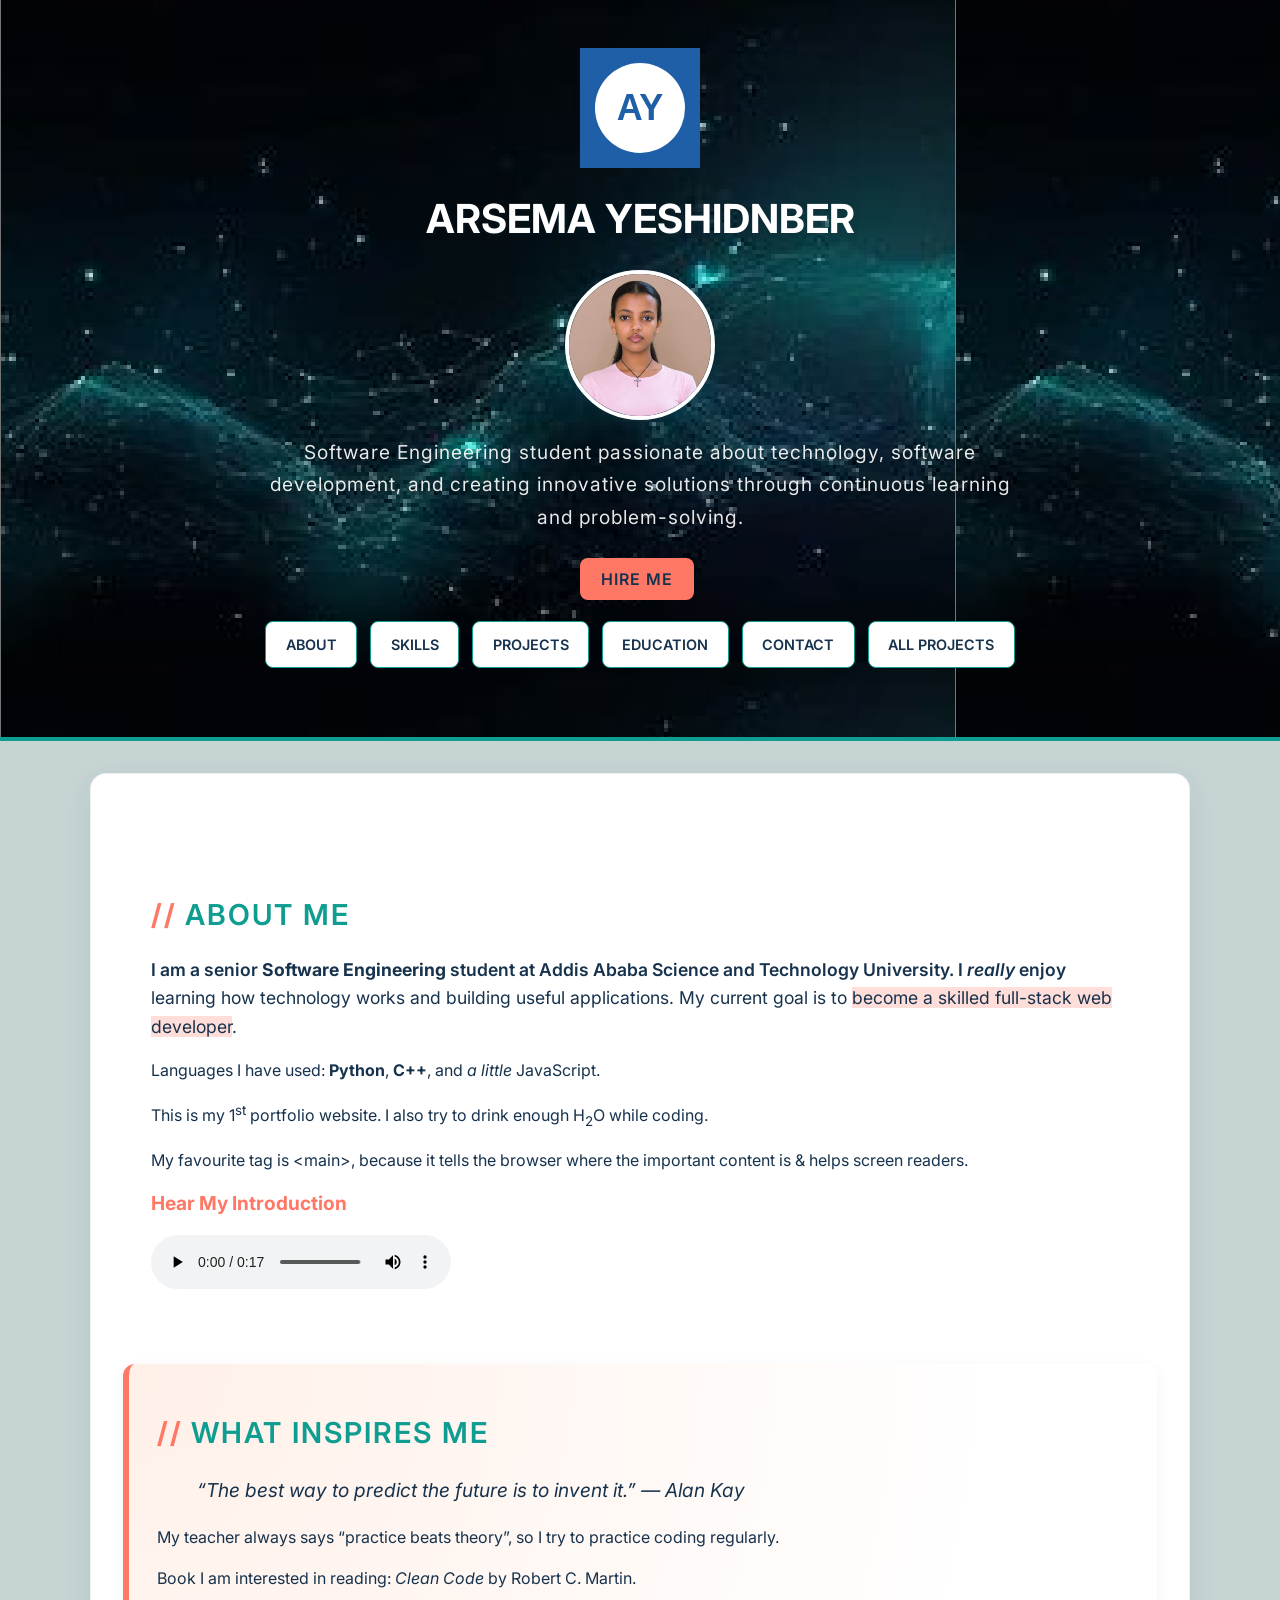
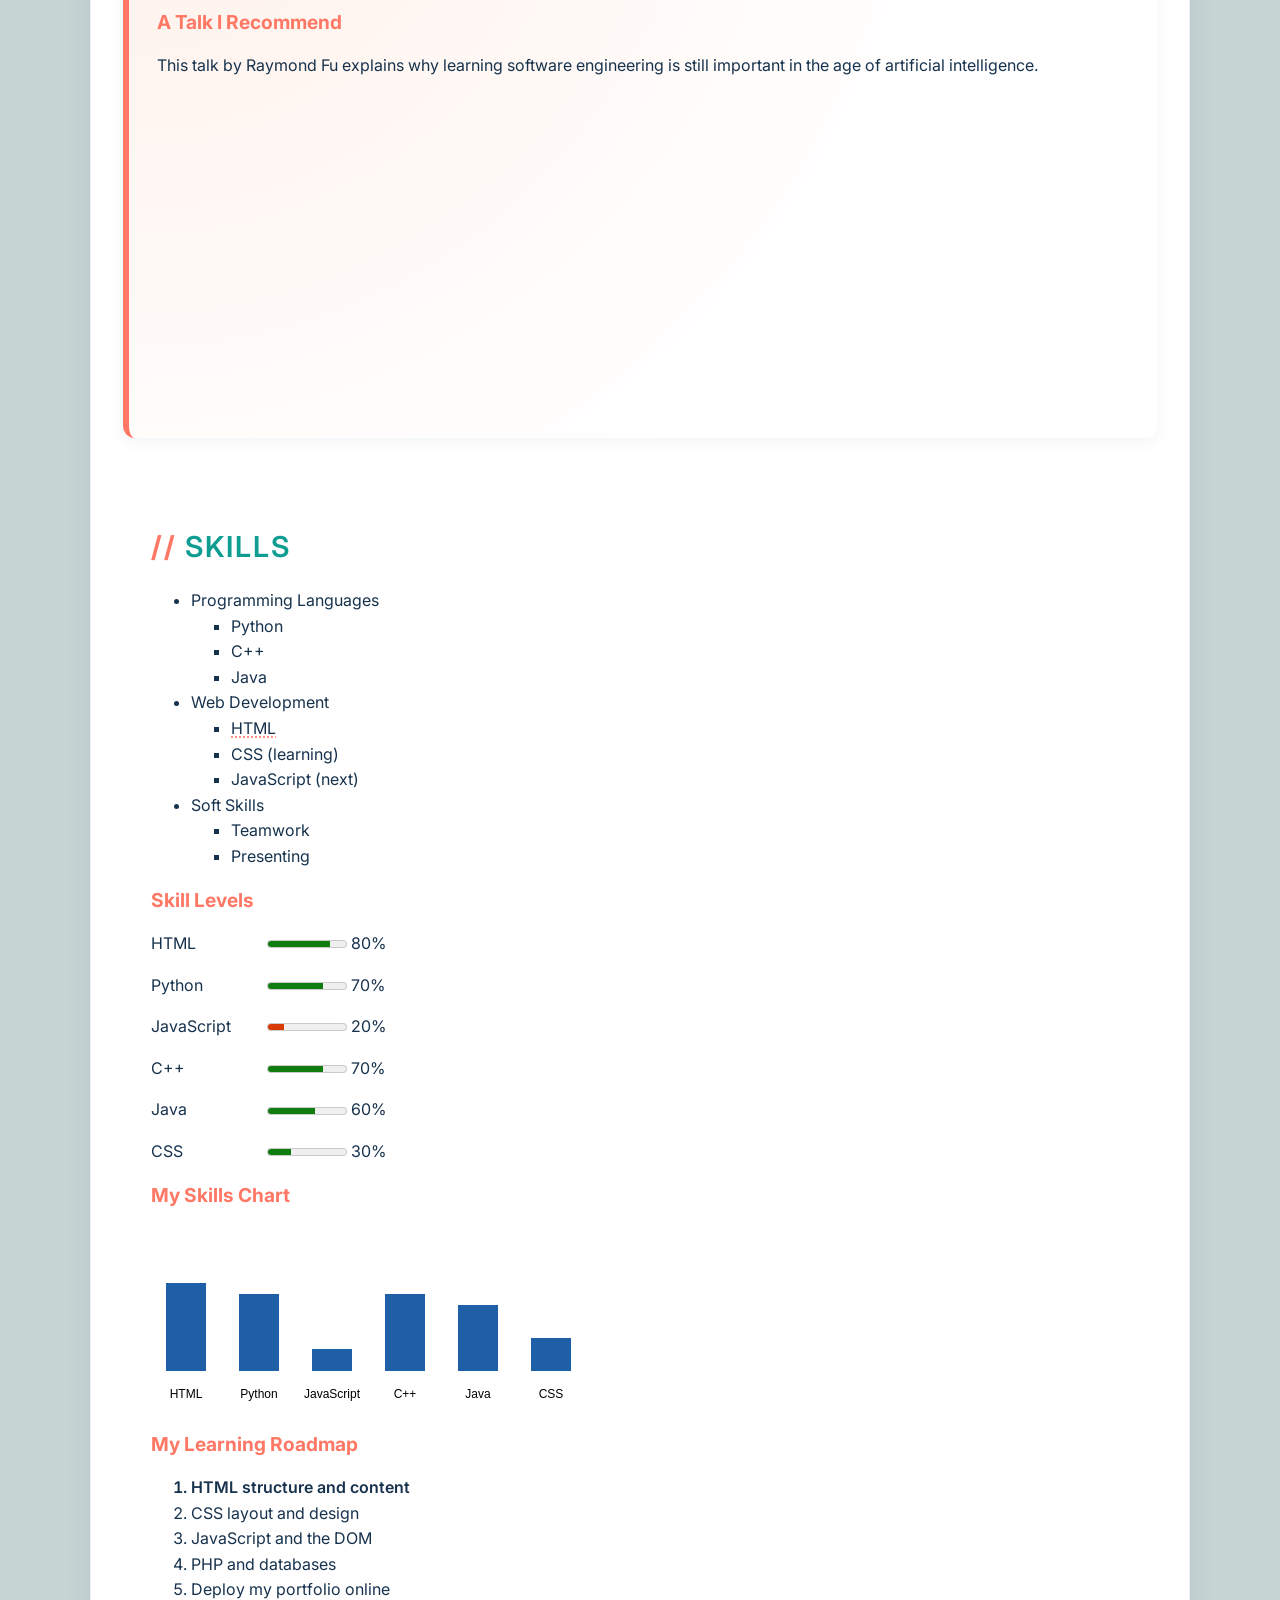
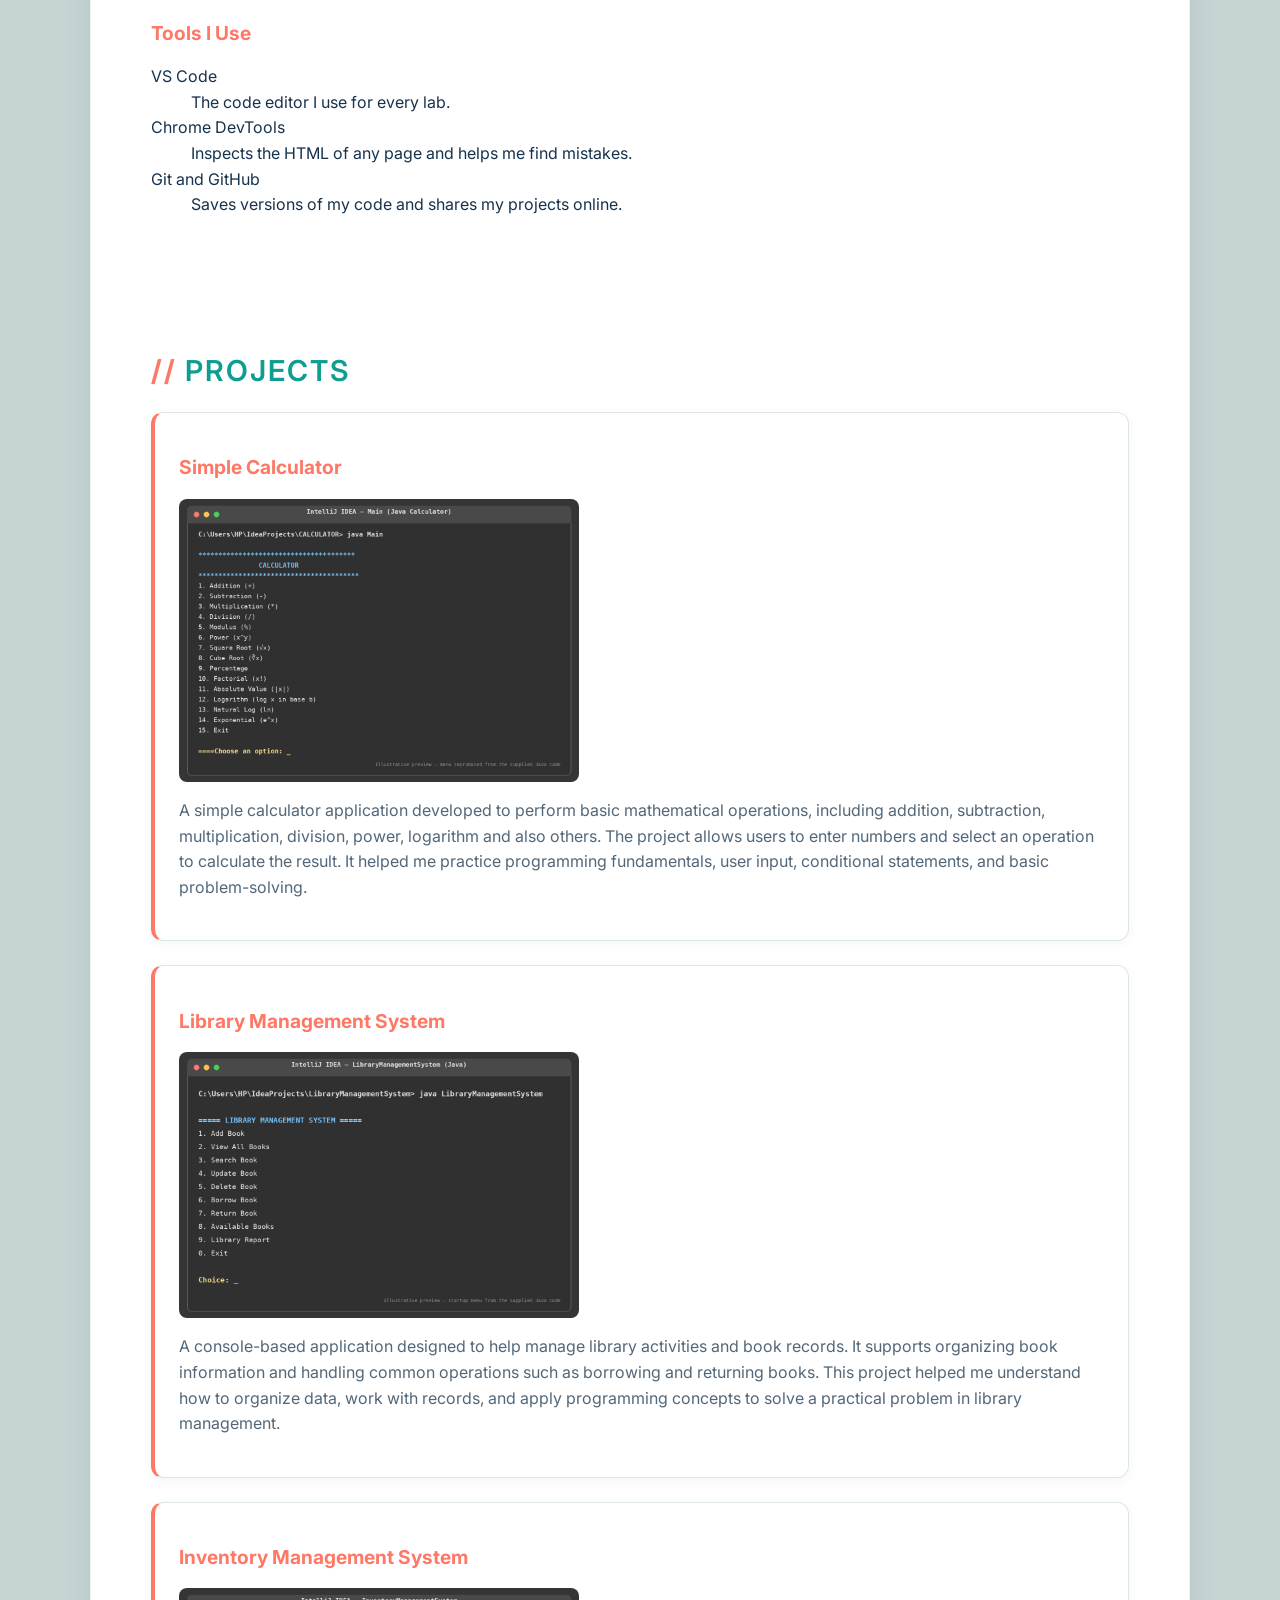
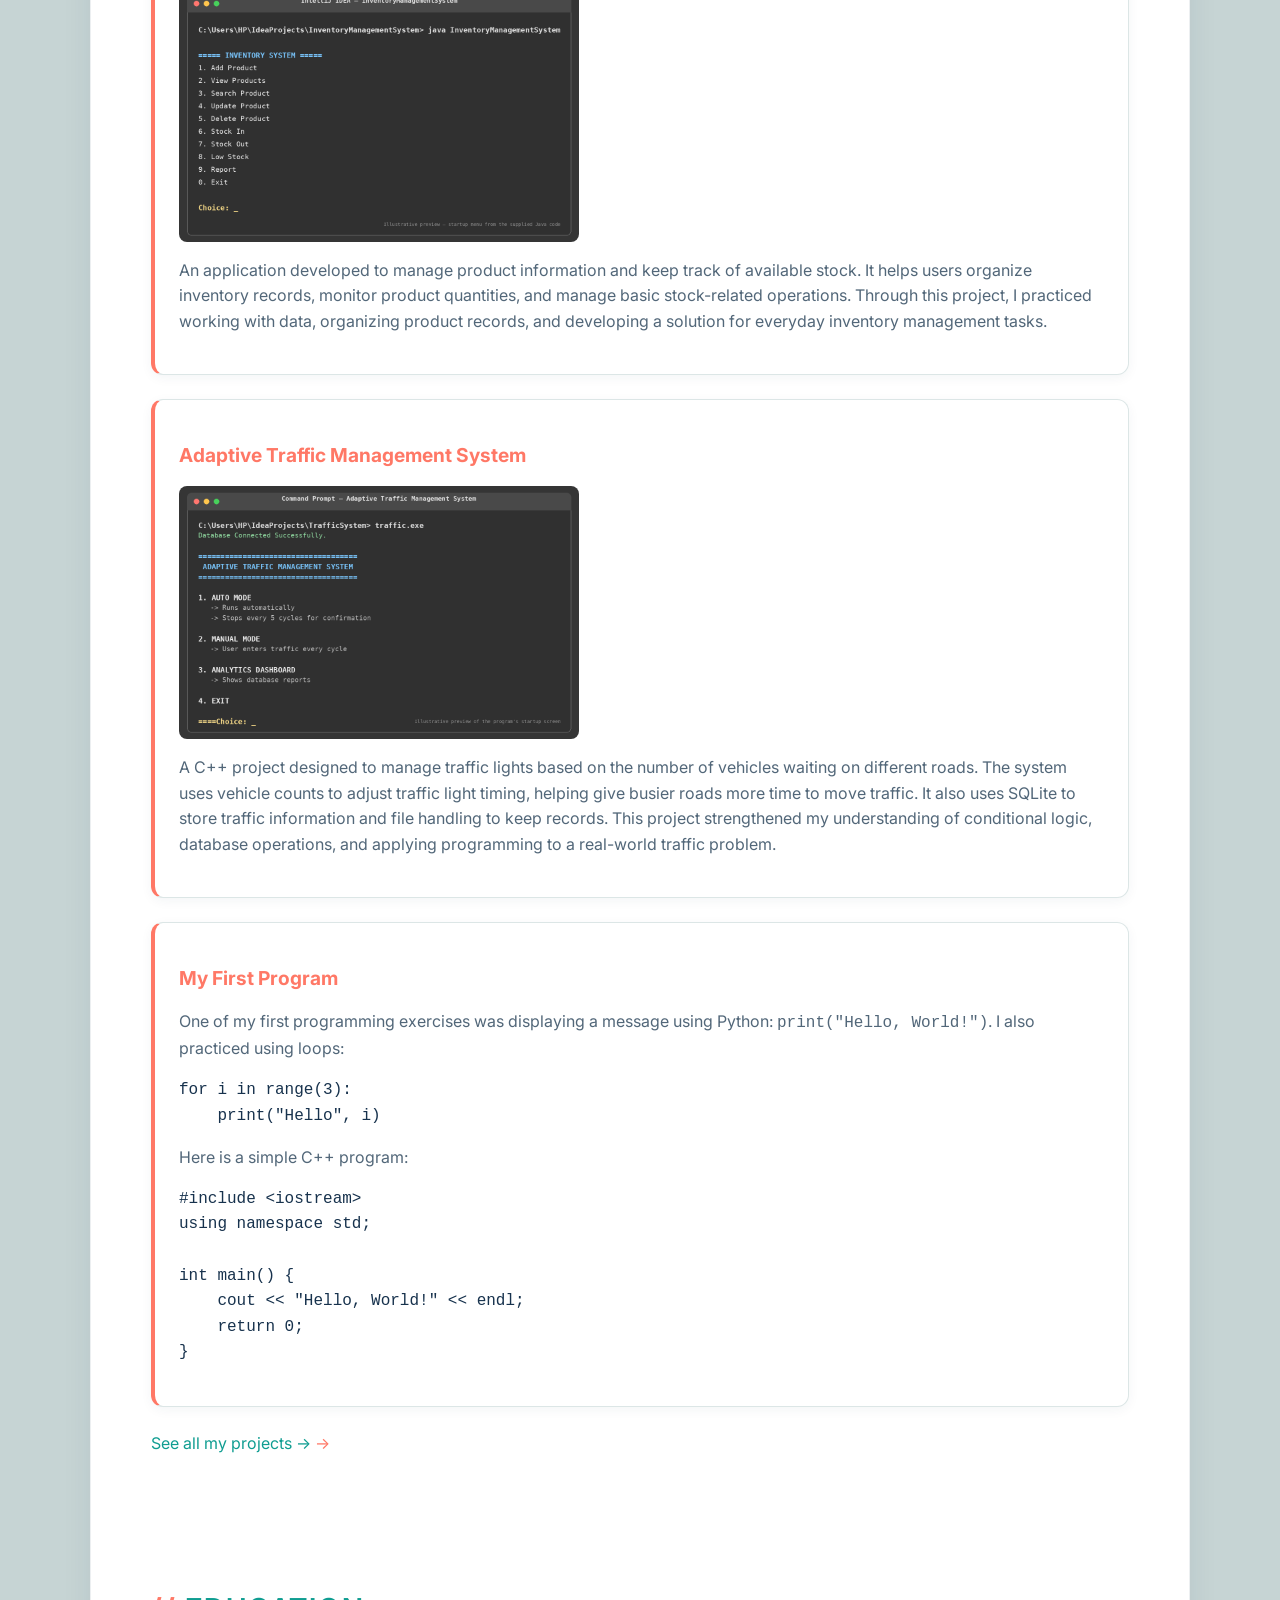
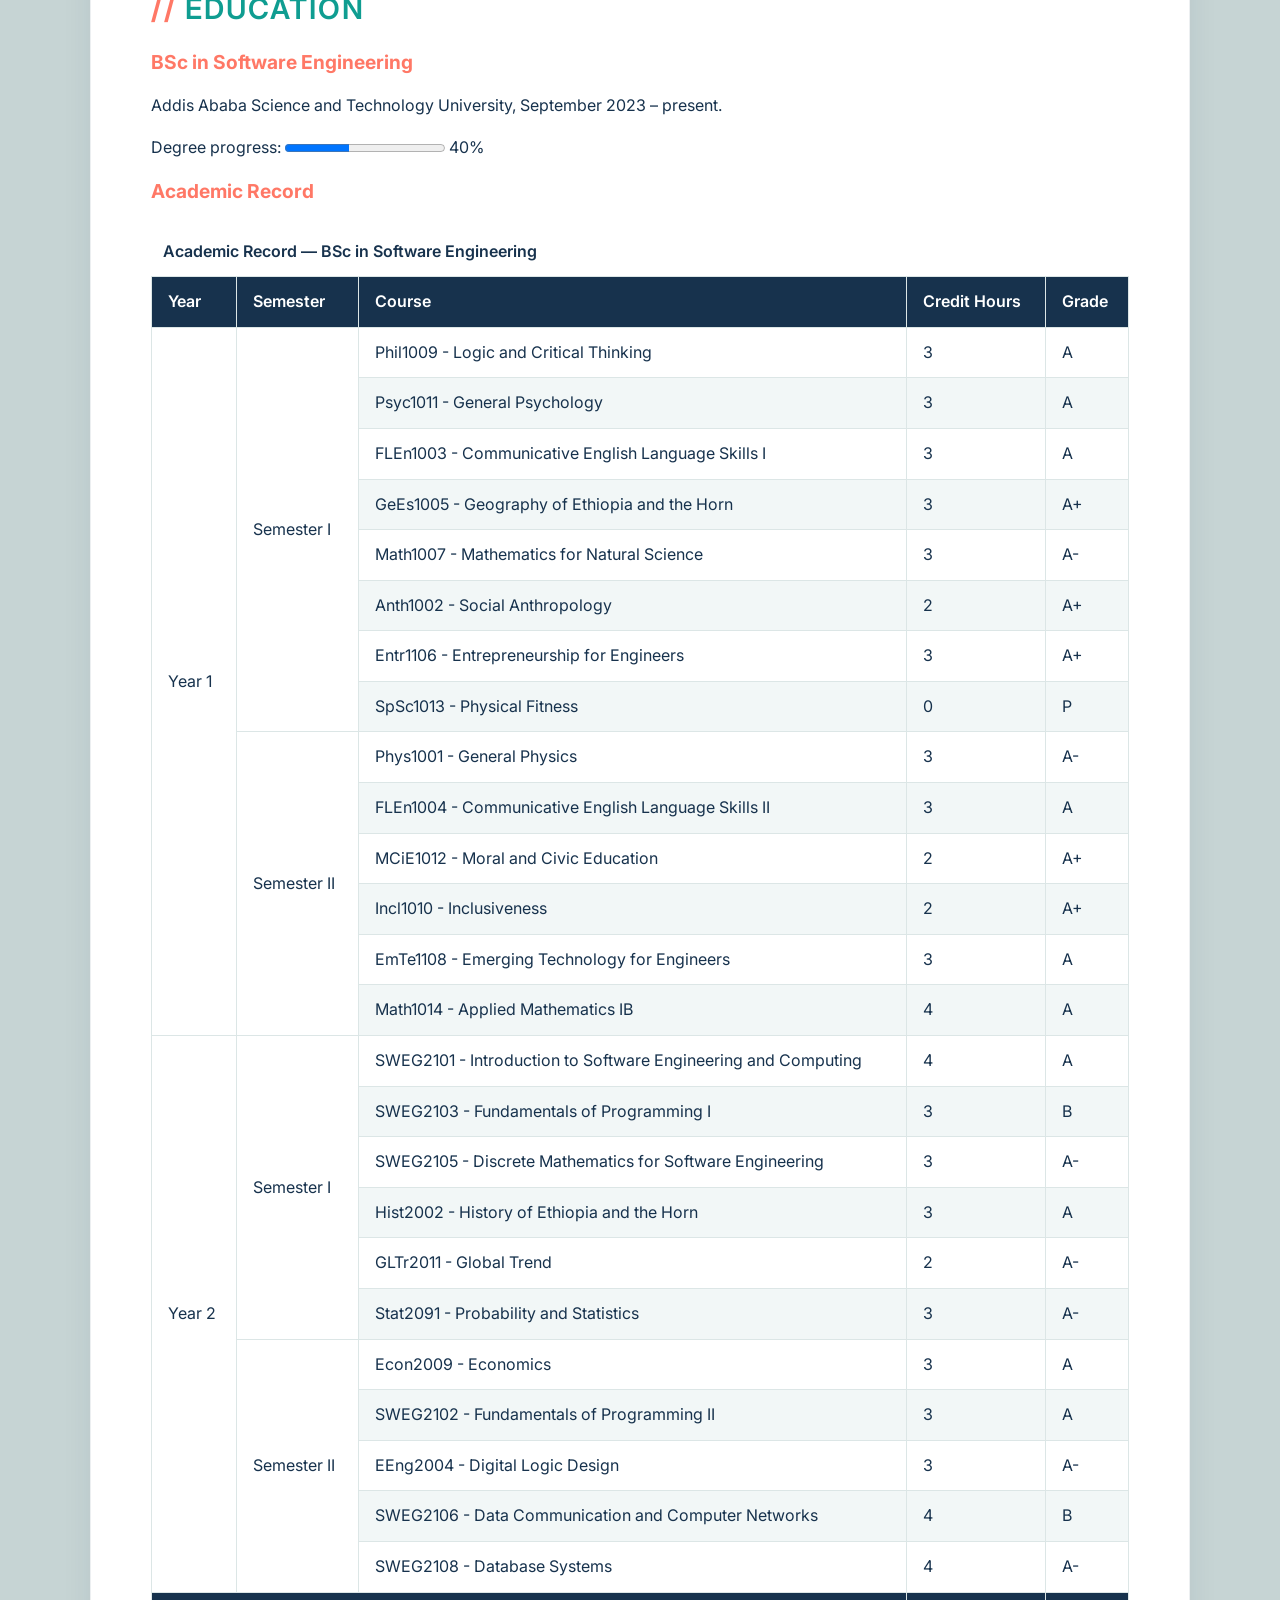
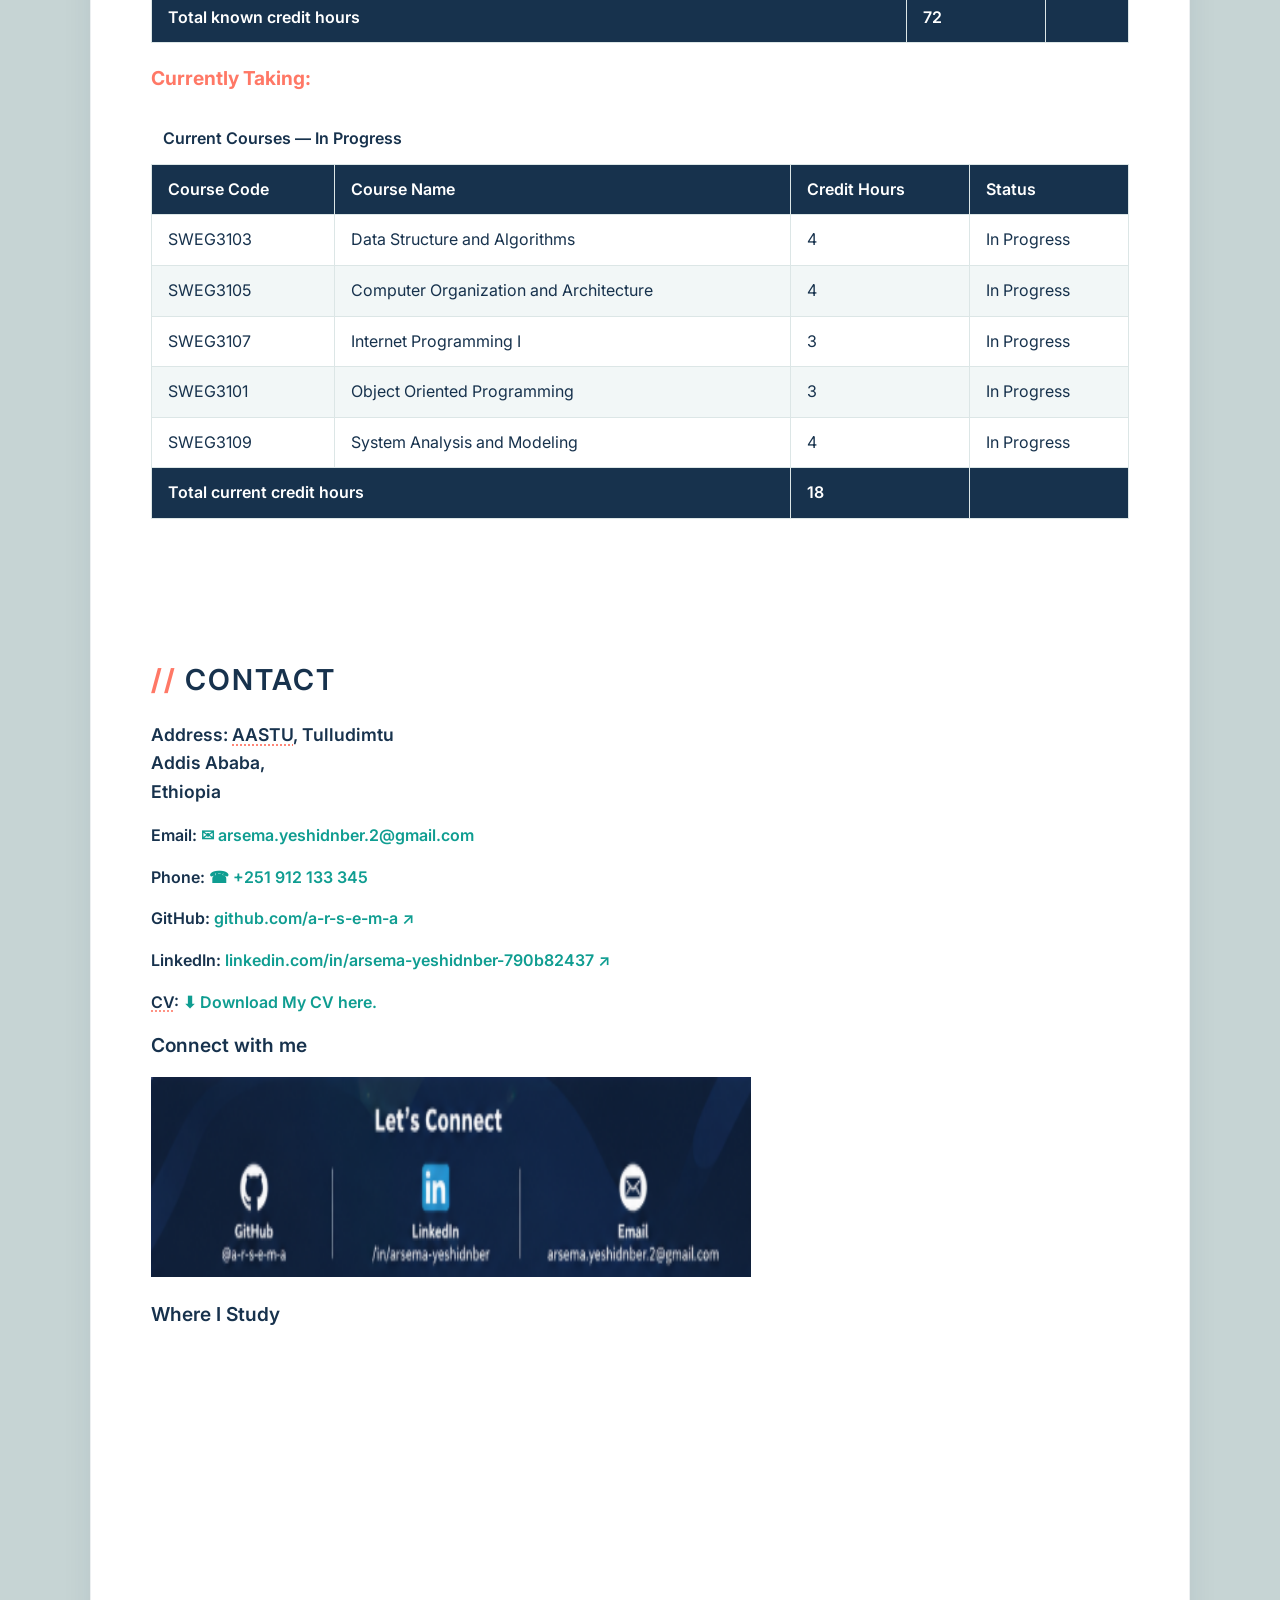
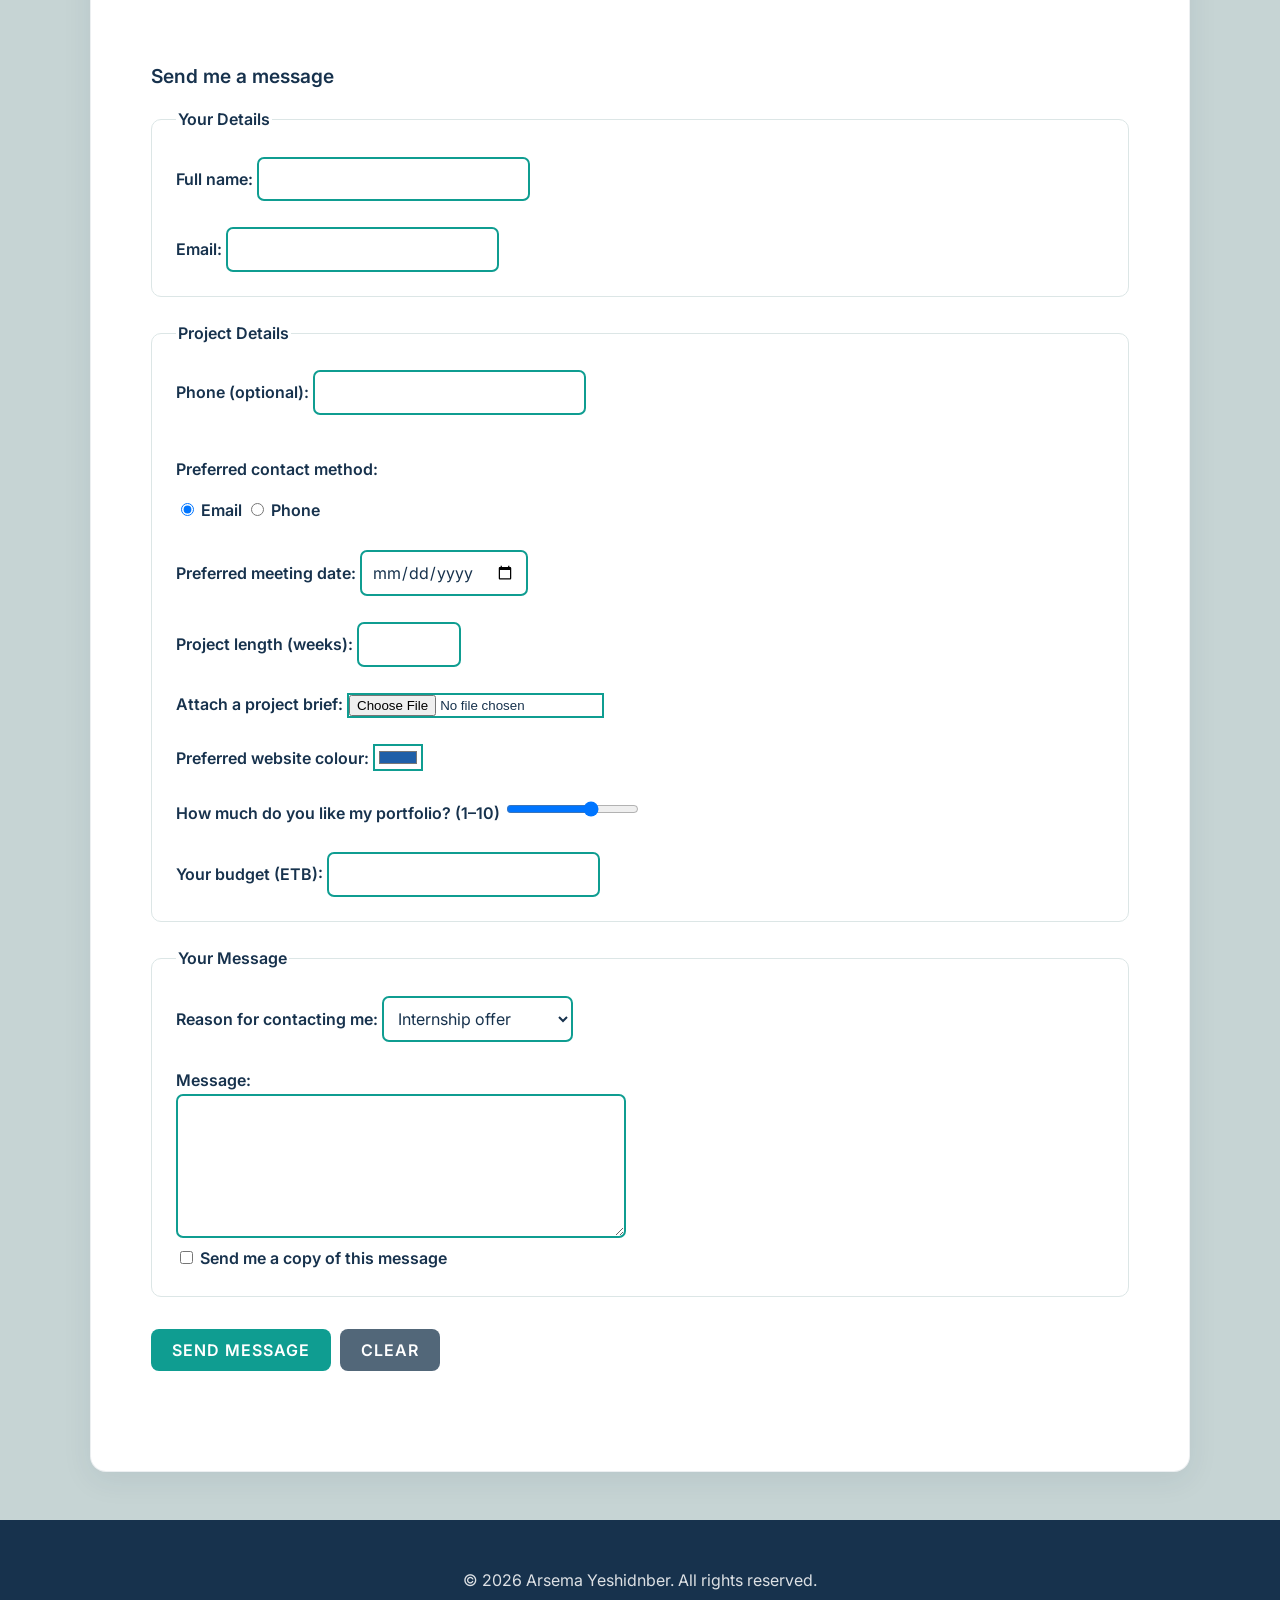
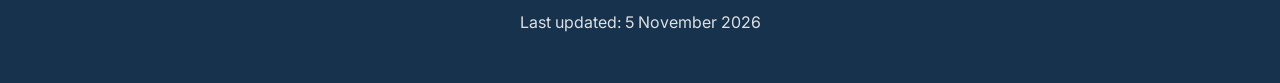
==== commit fb788c77: "Completed CSS Chapter Final Checks" ====
--- a/index.html
+++ b/index.html
@@ -229,7 +229,7 @@
 
         <h3>My Learning Roadmap</h3>
 
-        <ol type="1">
+        <ol>
             <li>HTML structure and content</li>
             <li>CSS layout and design</li>
             <li>JavaScript and the DOM</li>
@@ -260,8 +260,7 @@
             <img src="image/Project - Simple calculator.png"
                  alt="Simple Calculator project screenshot"
                  width="400"
-                 height="250"
-                 style="object-fit: cover;">
+                 height="250">
 
             <p>
                 A simple calculator application developed to perform basic mathematical operations,
@@ -278,8 +277,8 @@
             <img src="image/Project - Library management system.png"
                  alt="Library Management System screenshot"
                  width="400"
-                 height="250"
-                 style="object-fit: cover;">
+                 height="250">
+                 
 
             <p>
                 A console-based application designed to help manage library activities and book
@@ -296,8 +295,8 @@
             <img src="image/Project - Inventory management system.png"
                  alt="Inventory Management System screenshot"
                  width="400"
-                 height="250"
-                 style="object-fit: cover;">
+                 height="250">
+               
 
             <p>
                 An application developed to manage product information and keep track of available
@@ -314,8 +313,8 @@
             <img src="image/Project - Adaptive traffic management system.png"
                  alt="Adaptive Traffic Management System screenshot"
                  width="400"
-                 height="250"
-                 style="object-fit: cover;">
+                 height="250">
+                 
 
             <p>
                 A C++ project designed to manage traffic lights based on the number of vehicles
@@ -539,7 +538,7 @@
 
         <h3>Currently Taking:</h3>
 
-        <table border="1" cellpadding="8" cellspacing="0">
+        <table>
             <caption>Current Courses — In Progress</caption>
 
             <thead>
--- a/css/style.css
+++ b/css/style.css
@@ -152,7 +152,7 @@
 
 /* Quotations */
 blockquote {
-    font-size: 1.2em;
+    font-size: 1.2rem;
     font-style: italic;
 }
 
@@ -196,11 +196,8 @@
     background-color: #f6cece;
 }
 
-/* ---------- Lab 17(C): ID Selectors ---------- */
-
-#contact {
-    background-color: #E8F3F2;
-}
+
+
 
 /* ---------- Lab 17(D): CSS Combinators ---------- */
 
@@ -610,3 +607,92 @@
     background-color: #FF7866;
     color: #17324D;
 }
+
+
+/* ==========================================
+   Lab 20(C): Contact Background with Overlay
+========================================== */
+
+#contact {
+    background-image:
+        linear-gradient(
+            rgba(242, 247, 247, 0.58),
+            rgba(242, 247, 247, 0.58)
+        ),
+        url("../images/contact-bg.png");
+
+    background-size: cover;
+    background-position: center;
+    background-attachment: fixed;
+
+    color: #17324D;
+    border-radius: 16px;
+    overflow: hidden;
+}
+
+/* Contact text readability */
+
+#contact h2,
+#contact h3,
+#contact p,
+#contact label,
+#contact legend {
+    color: #17324D;
+    font-weight: 600;
+}
+
+/* Contact form readability */
+
+#contact input,
+#contact select,
+#contact textarea {
+    background-color: rgba(255, 255, 255, 0.95);
+    color: #17324D;
+    border: 2px solid #0F9D91;
+}
+
+
+/* ==========================================
+   Lab 20(D): Gradient Aside and Dark Footer
+========================================== */
+
+/* Soft warm gradient for Aside */
+
+aside {
+    background-image: radial-gradient(
+        circle at top left,
+        #FFF0E8,
+        #FFFFFF 70%
+    );
+}
+
+/* Dark navy Footer */
+
+footer {
+    background-color: #17324D;
+    color: rgba(255, 255, 255, 0.85);
+}
+
+/* Dialog Backdrop */
+
+dialog::backdrop {
+    background-color: rgba(23, 50, 77, 0.6);
+}
+
+
+/* ==========================================
+   Lab 20(E): Image Opacity and Hover Effects
+========================================== */
+
+/* Slightly soften project images */
+
+.card img {
+    opacity: 0.85;
+    transition: opacity 0.3s ease;
+}
+
+/* Restore full brightness on hover */
+
+.card:hover img {
+    opacity: 1;
+}
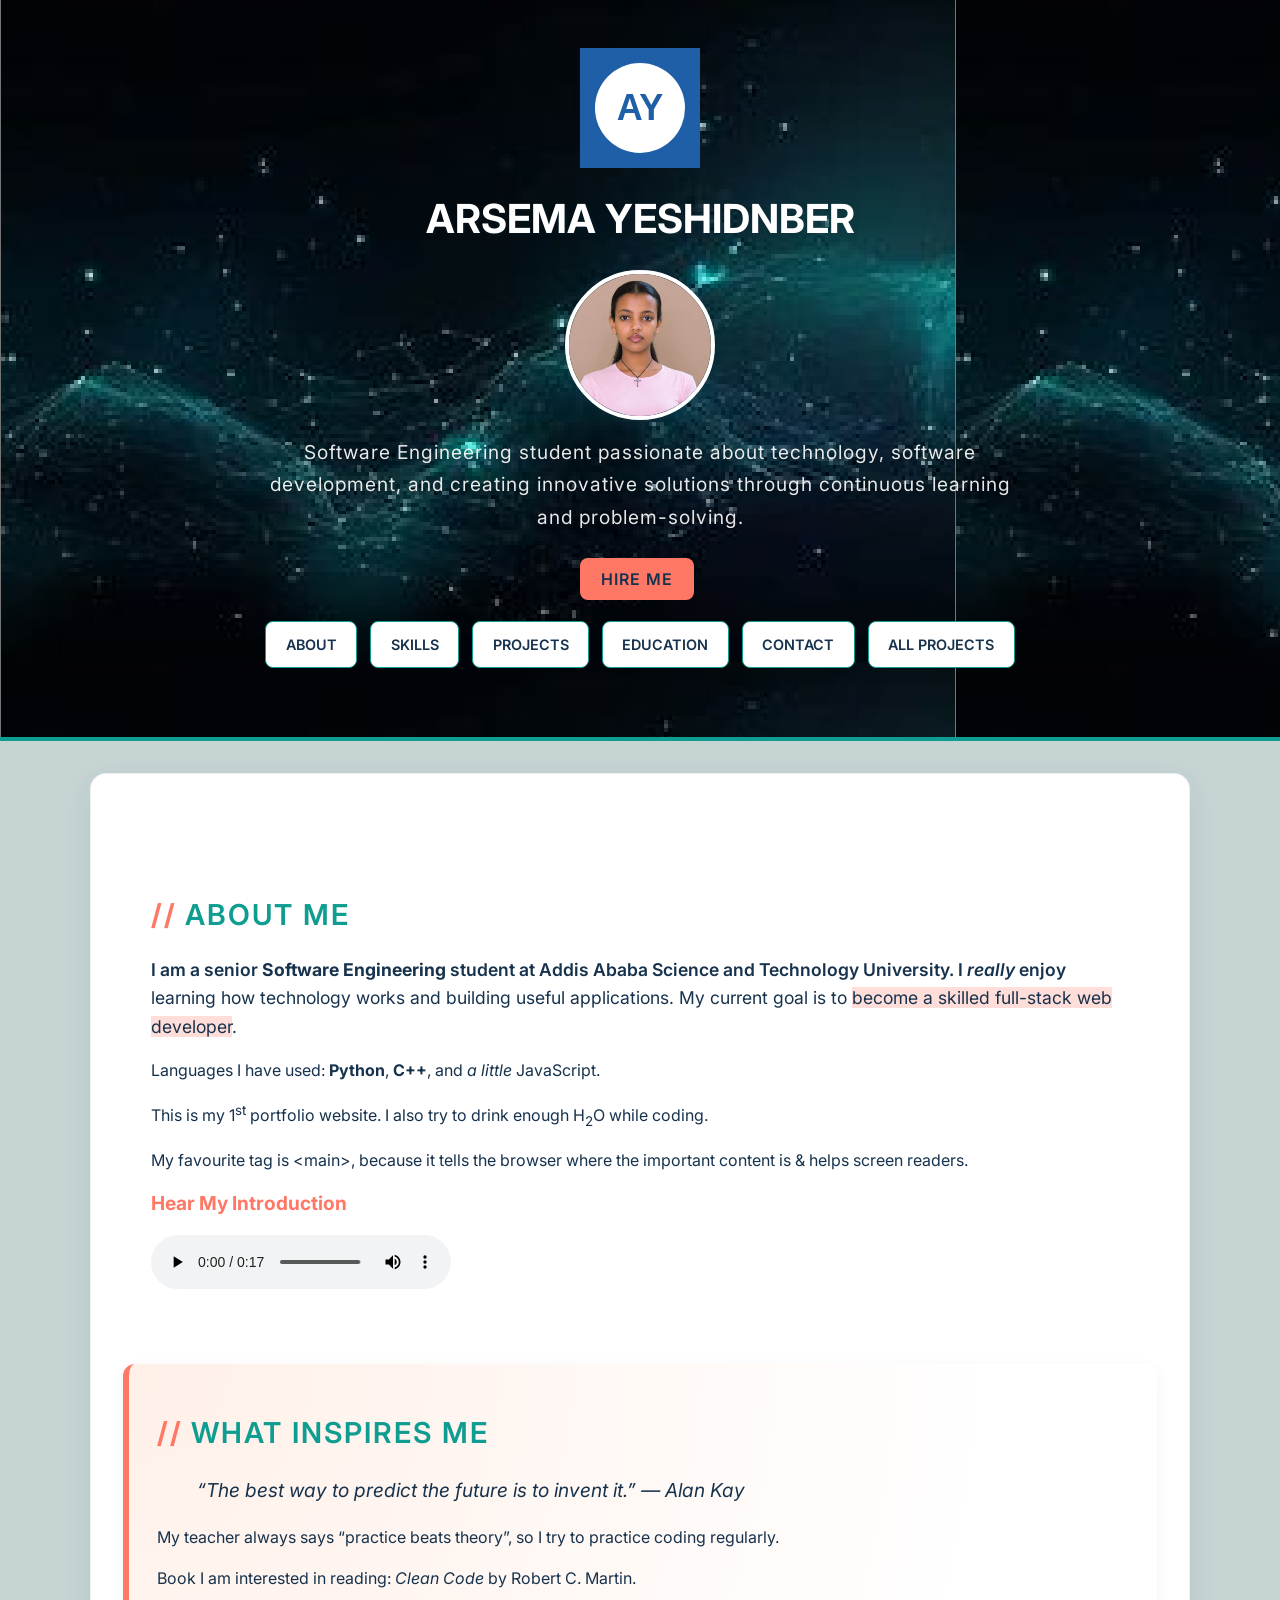
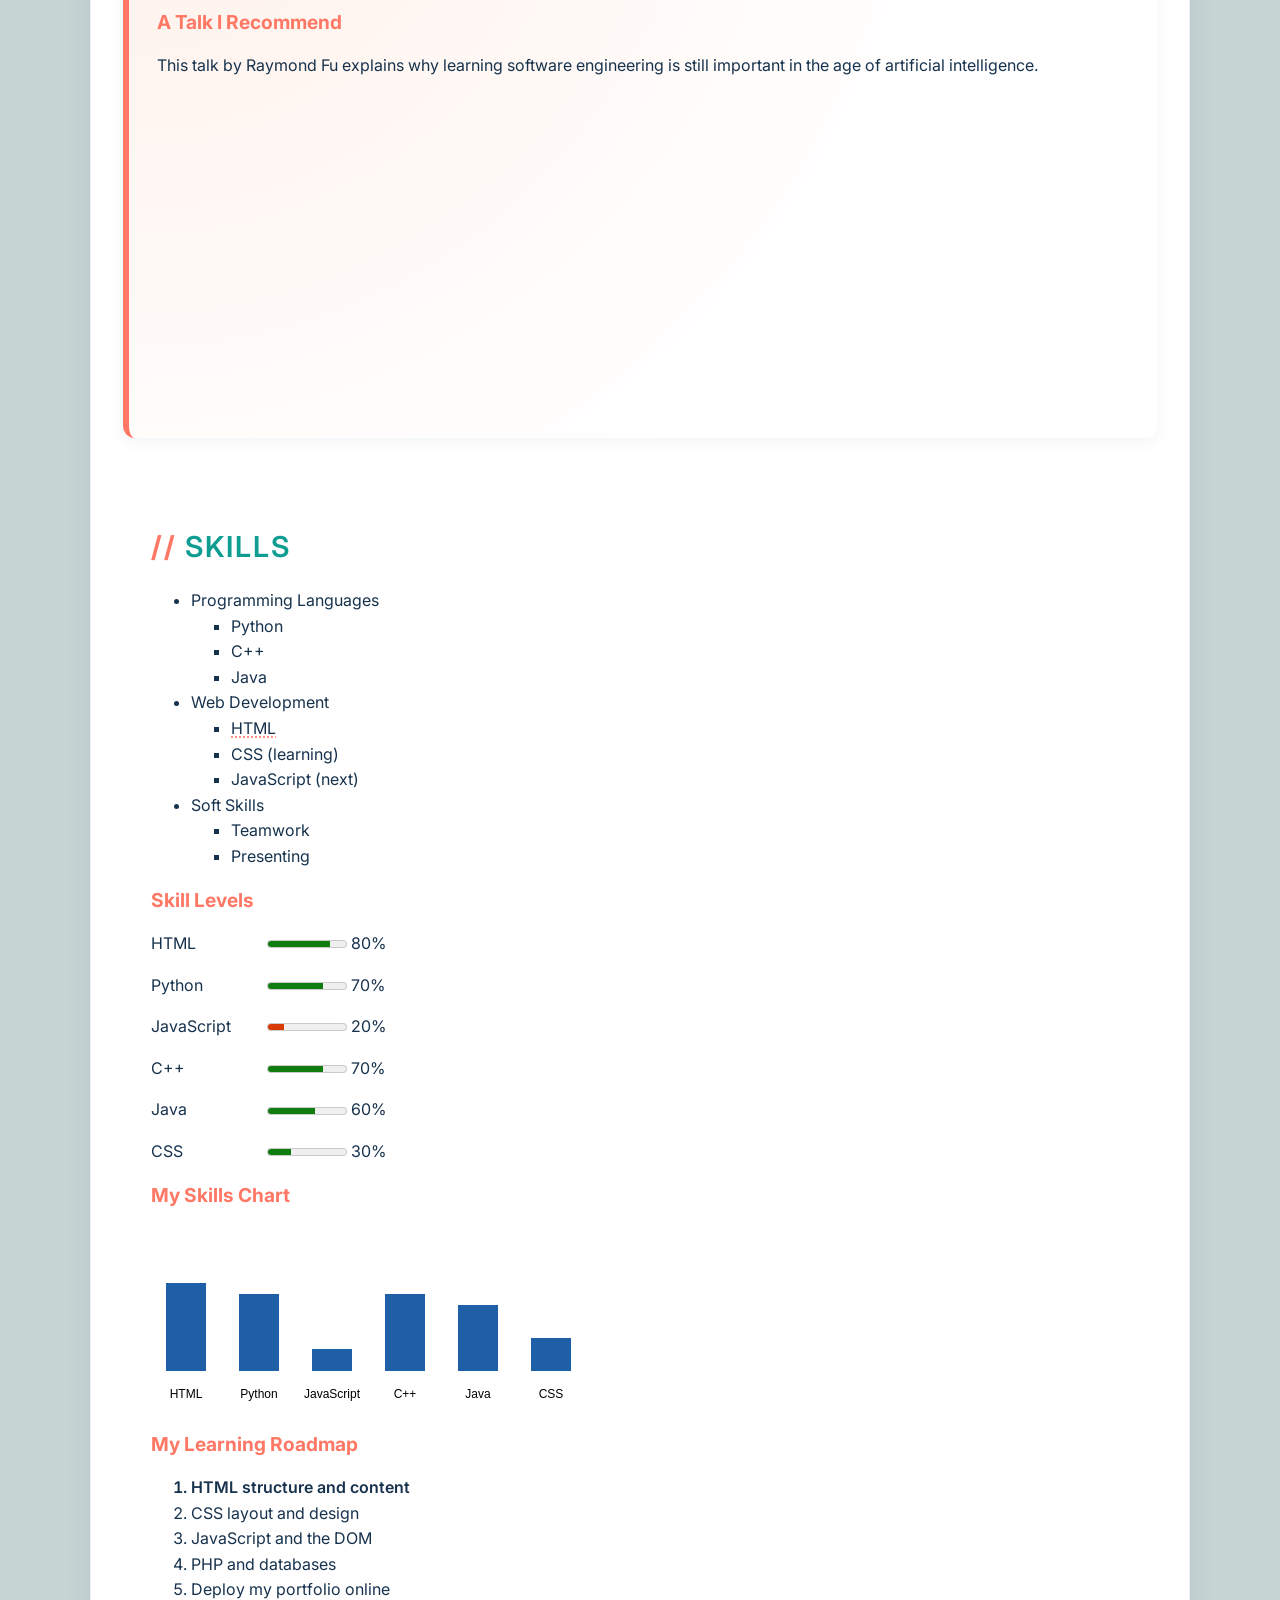
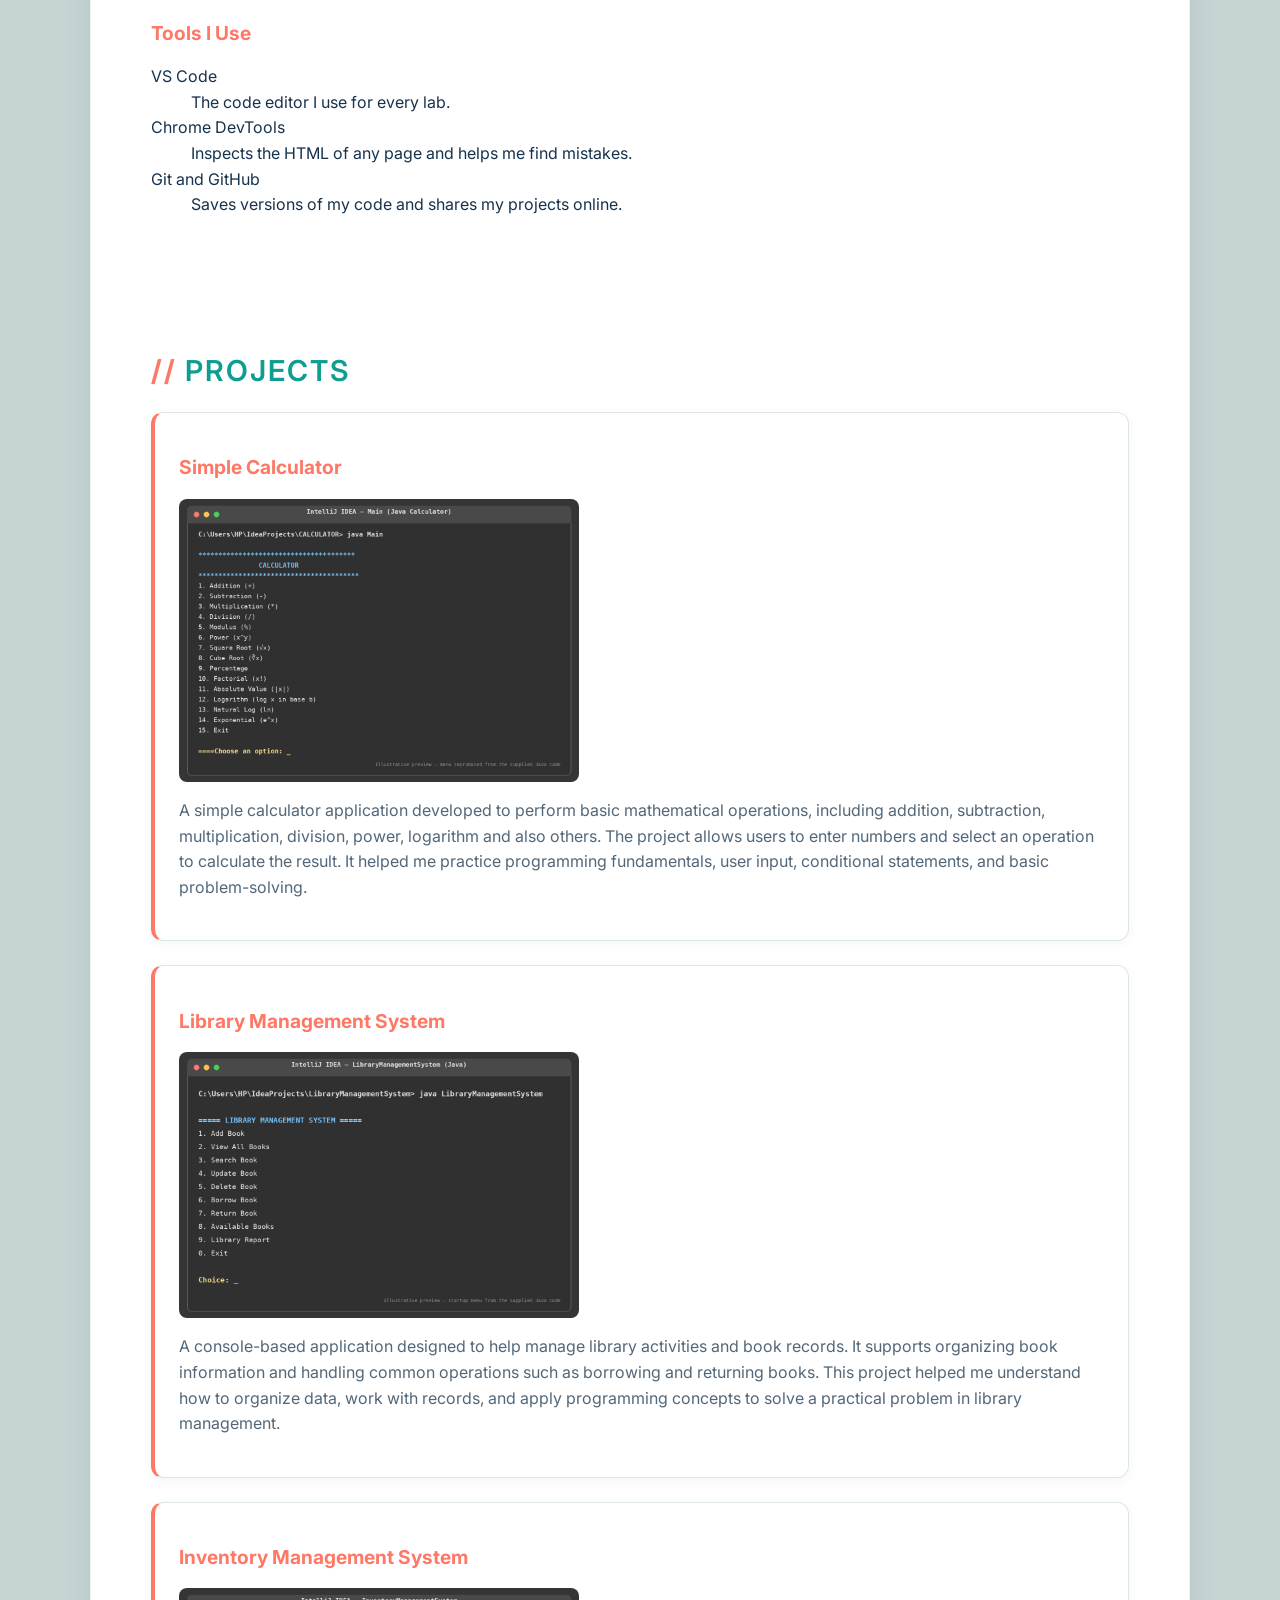
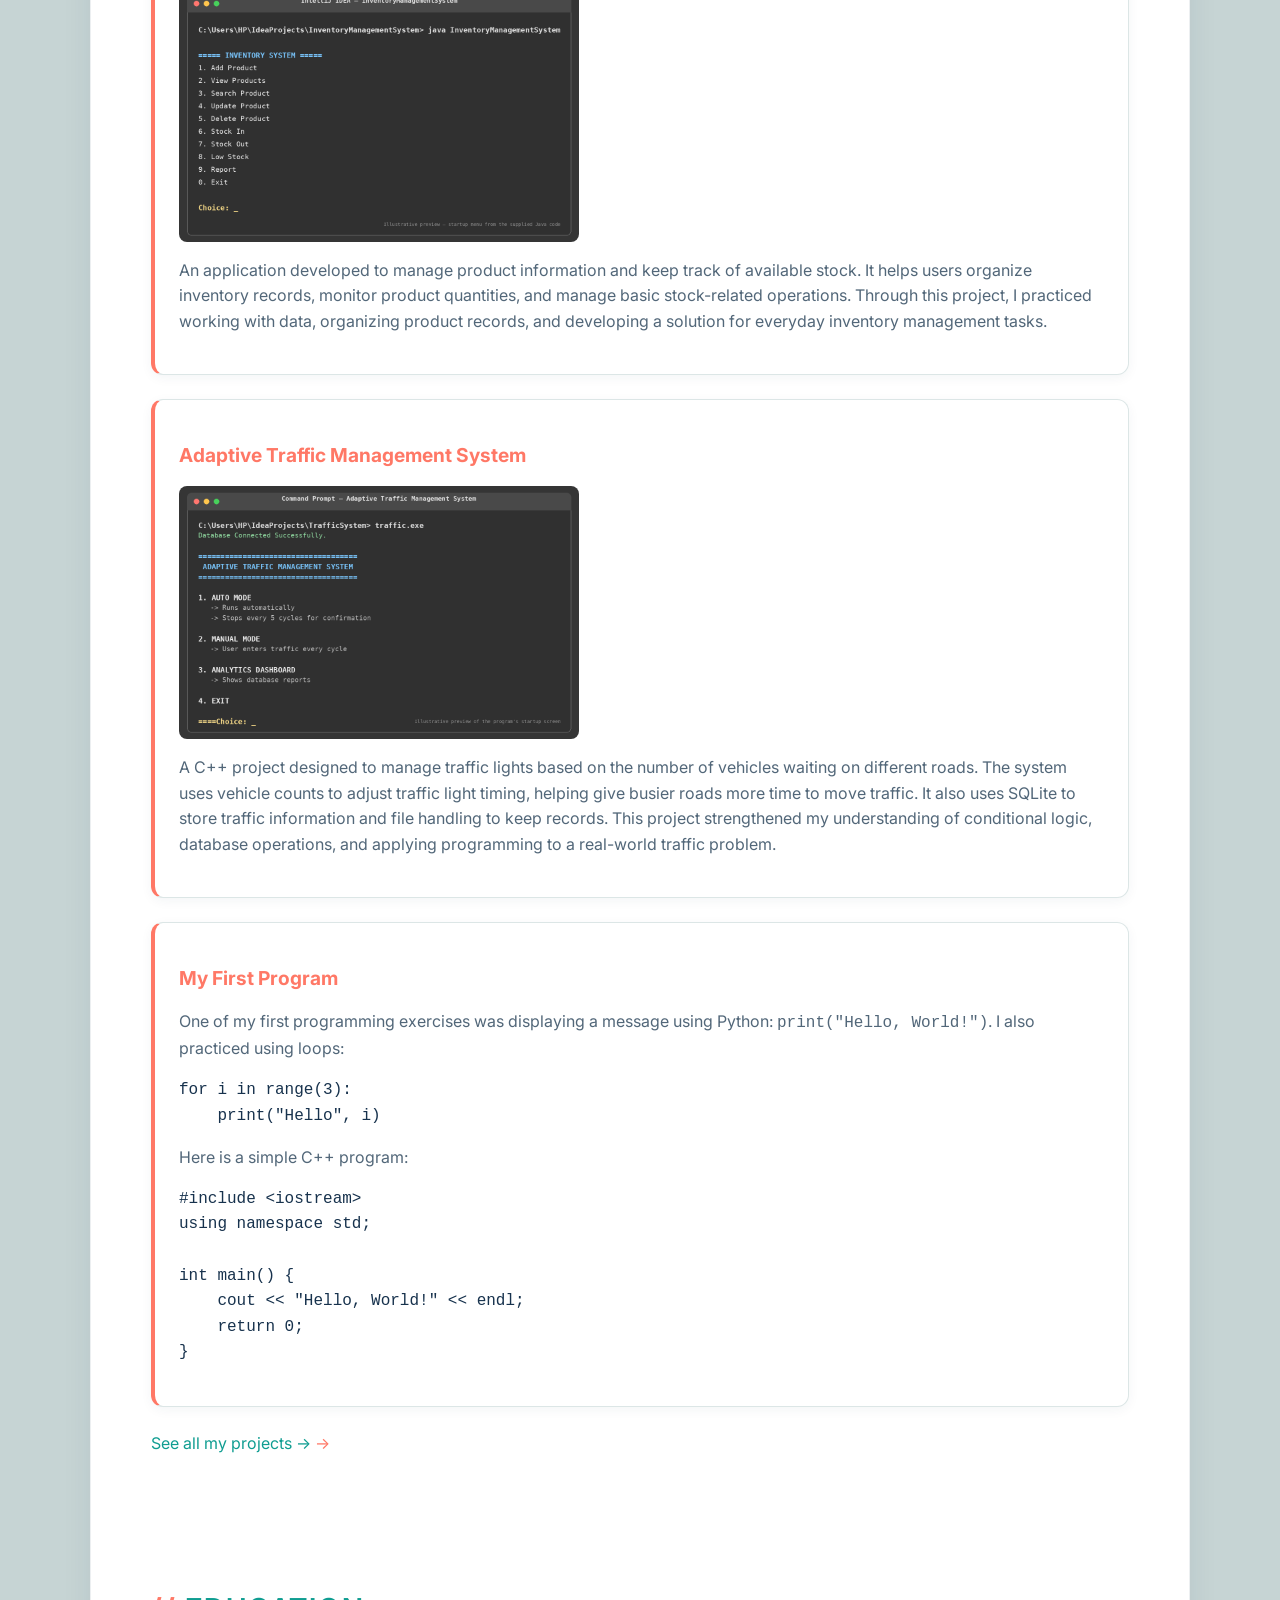
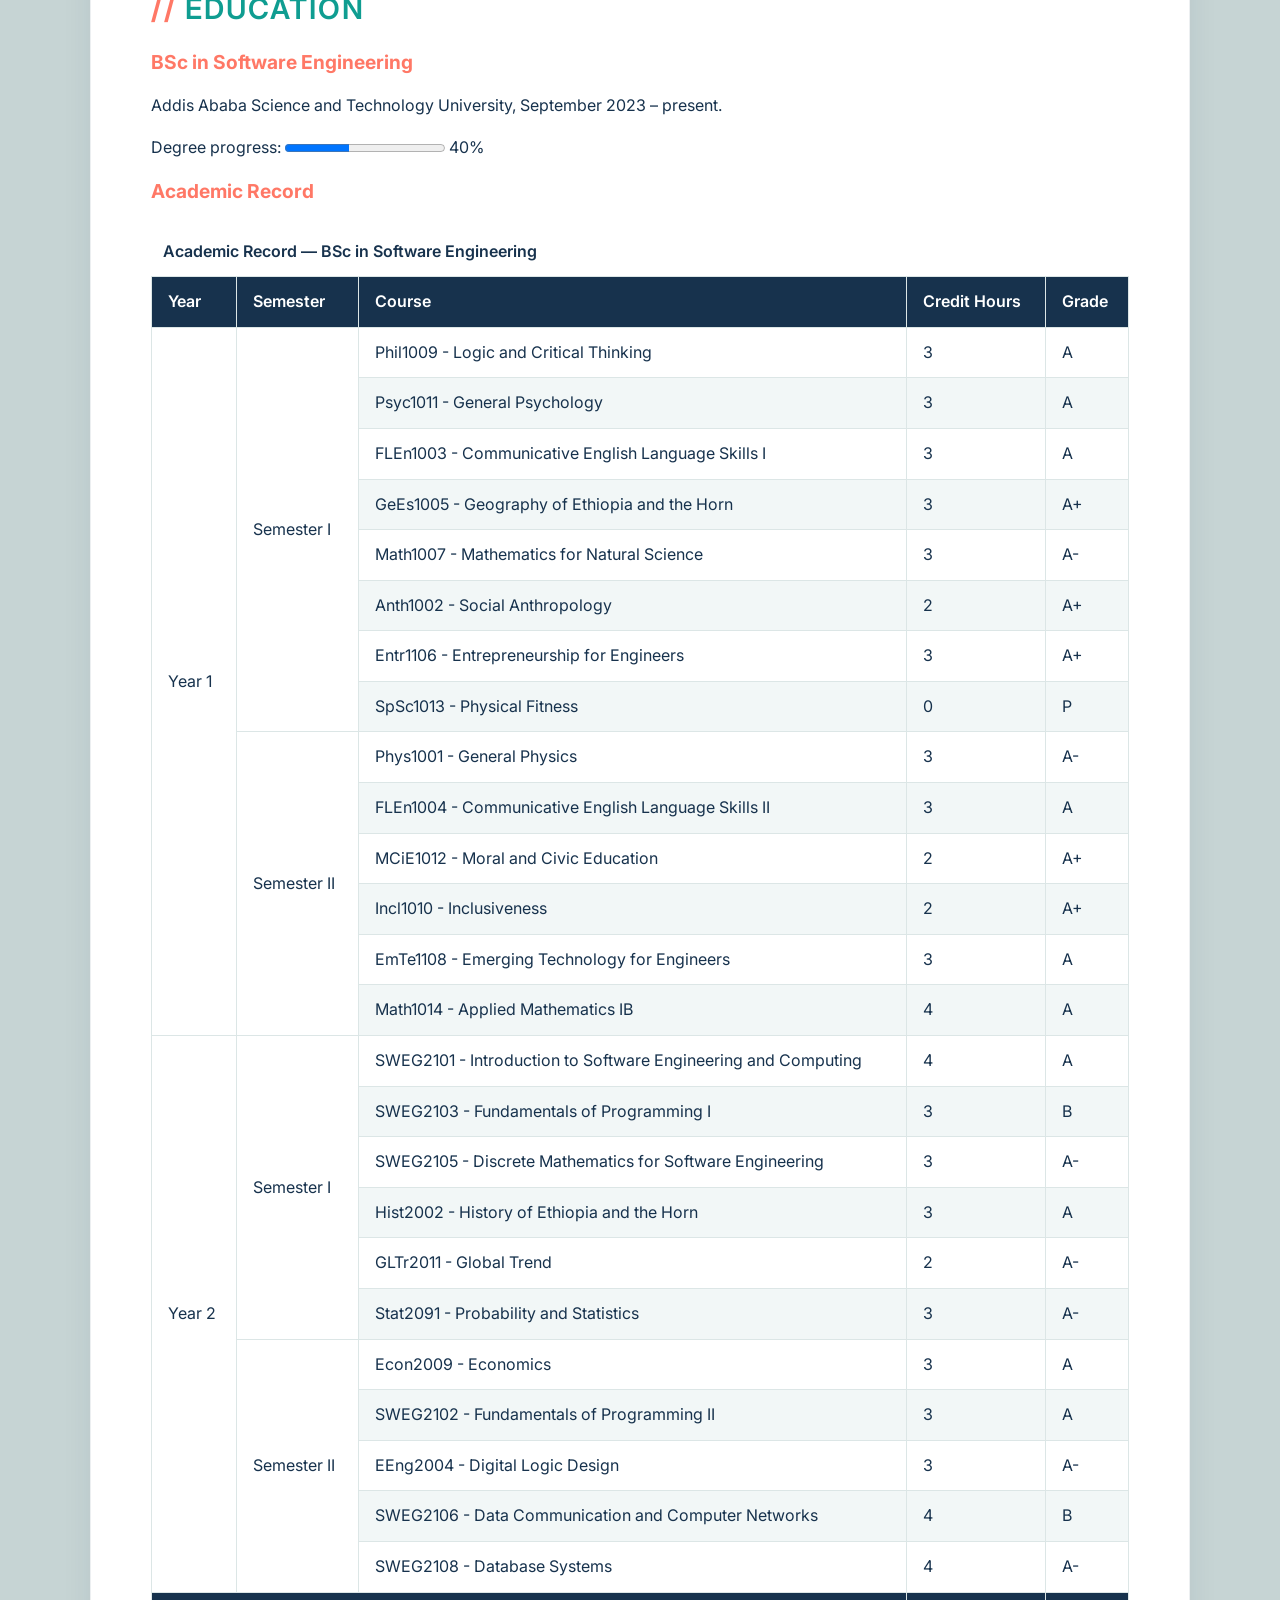
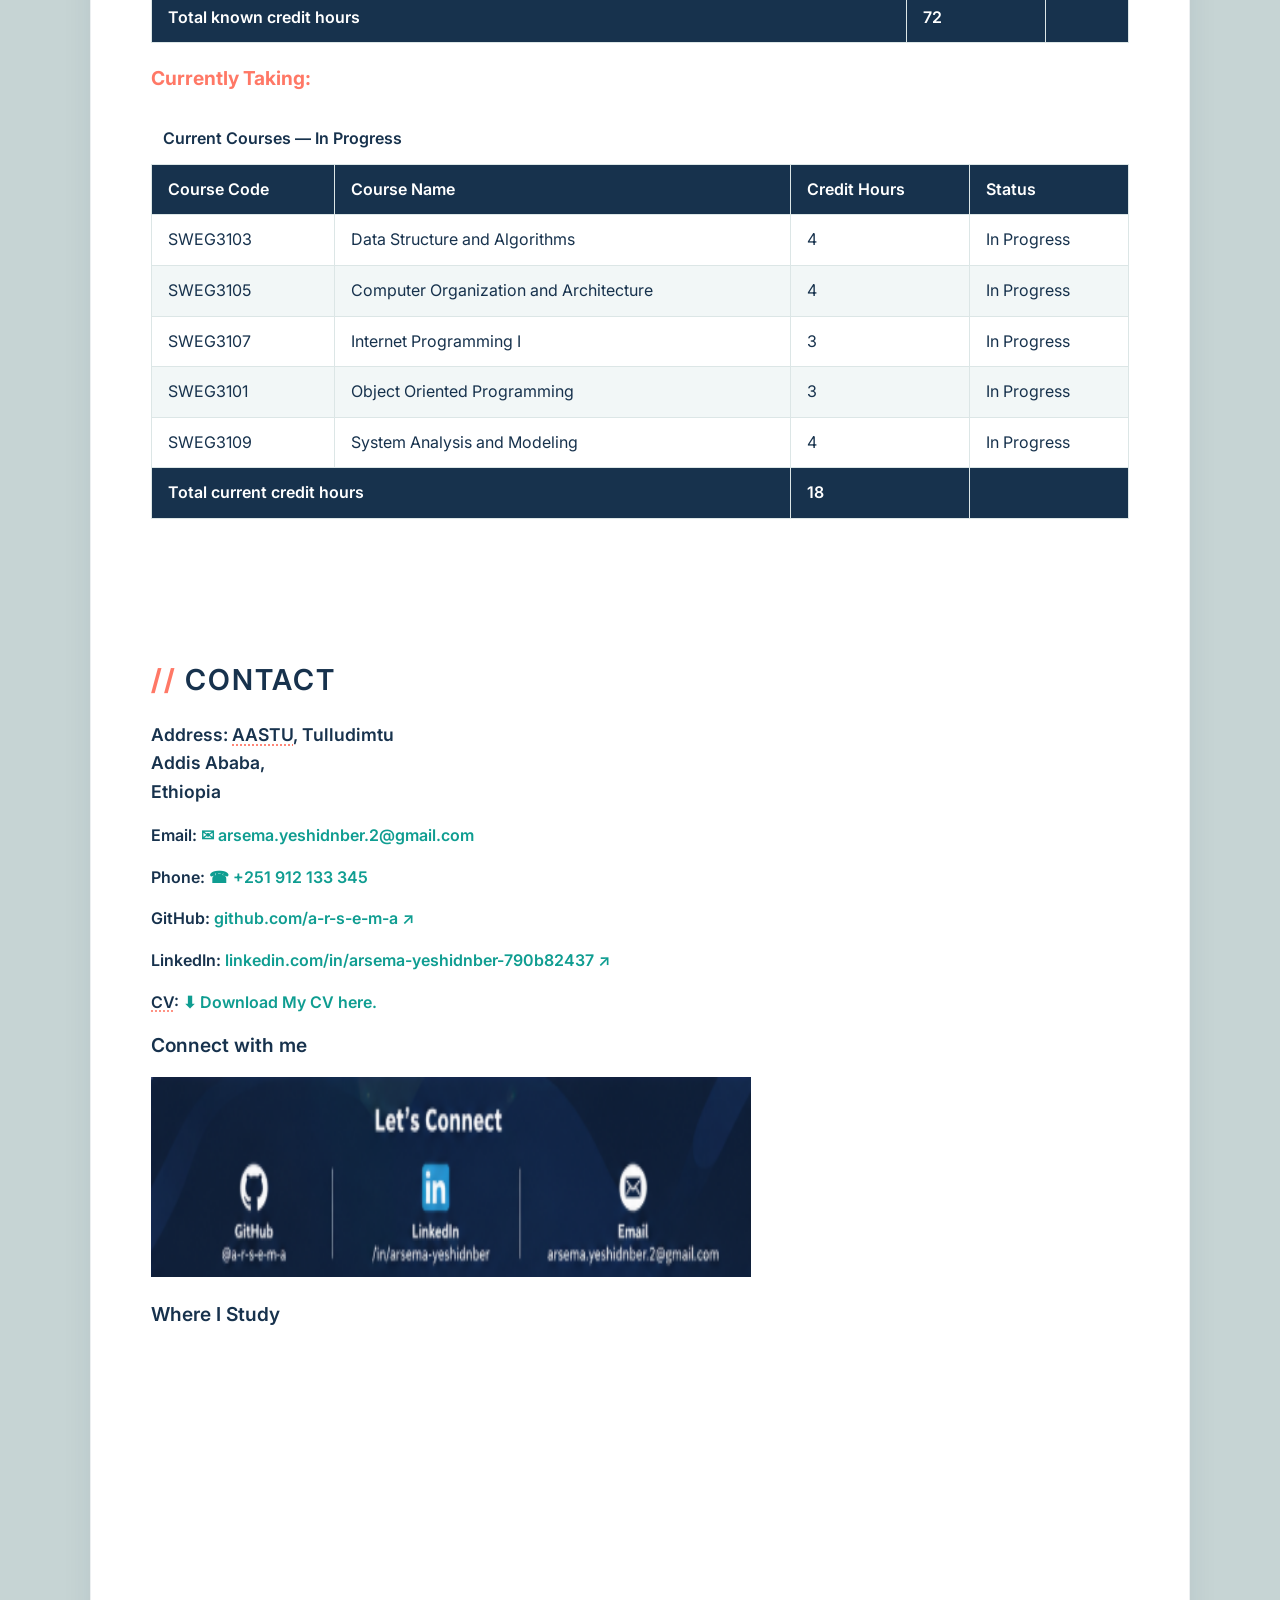
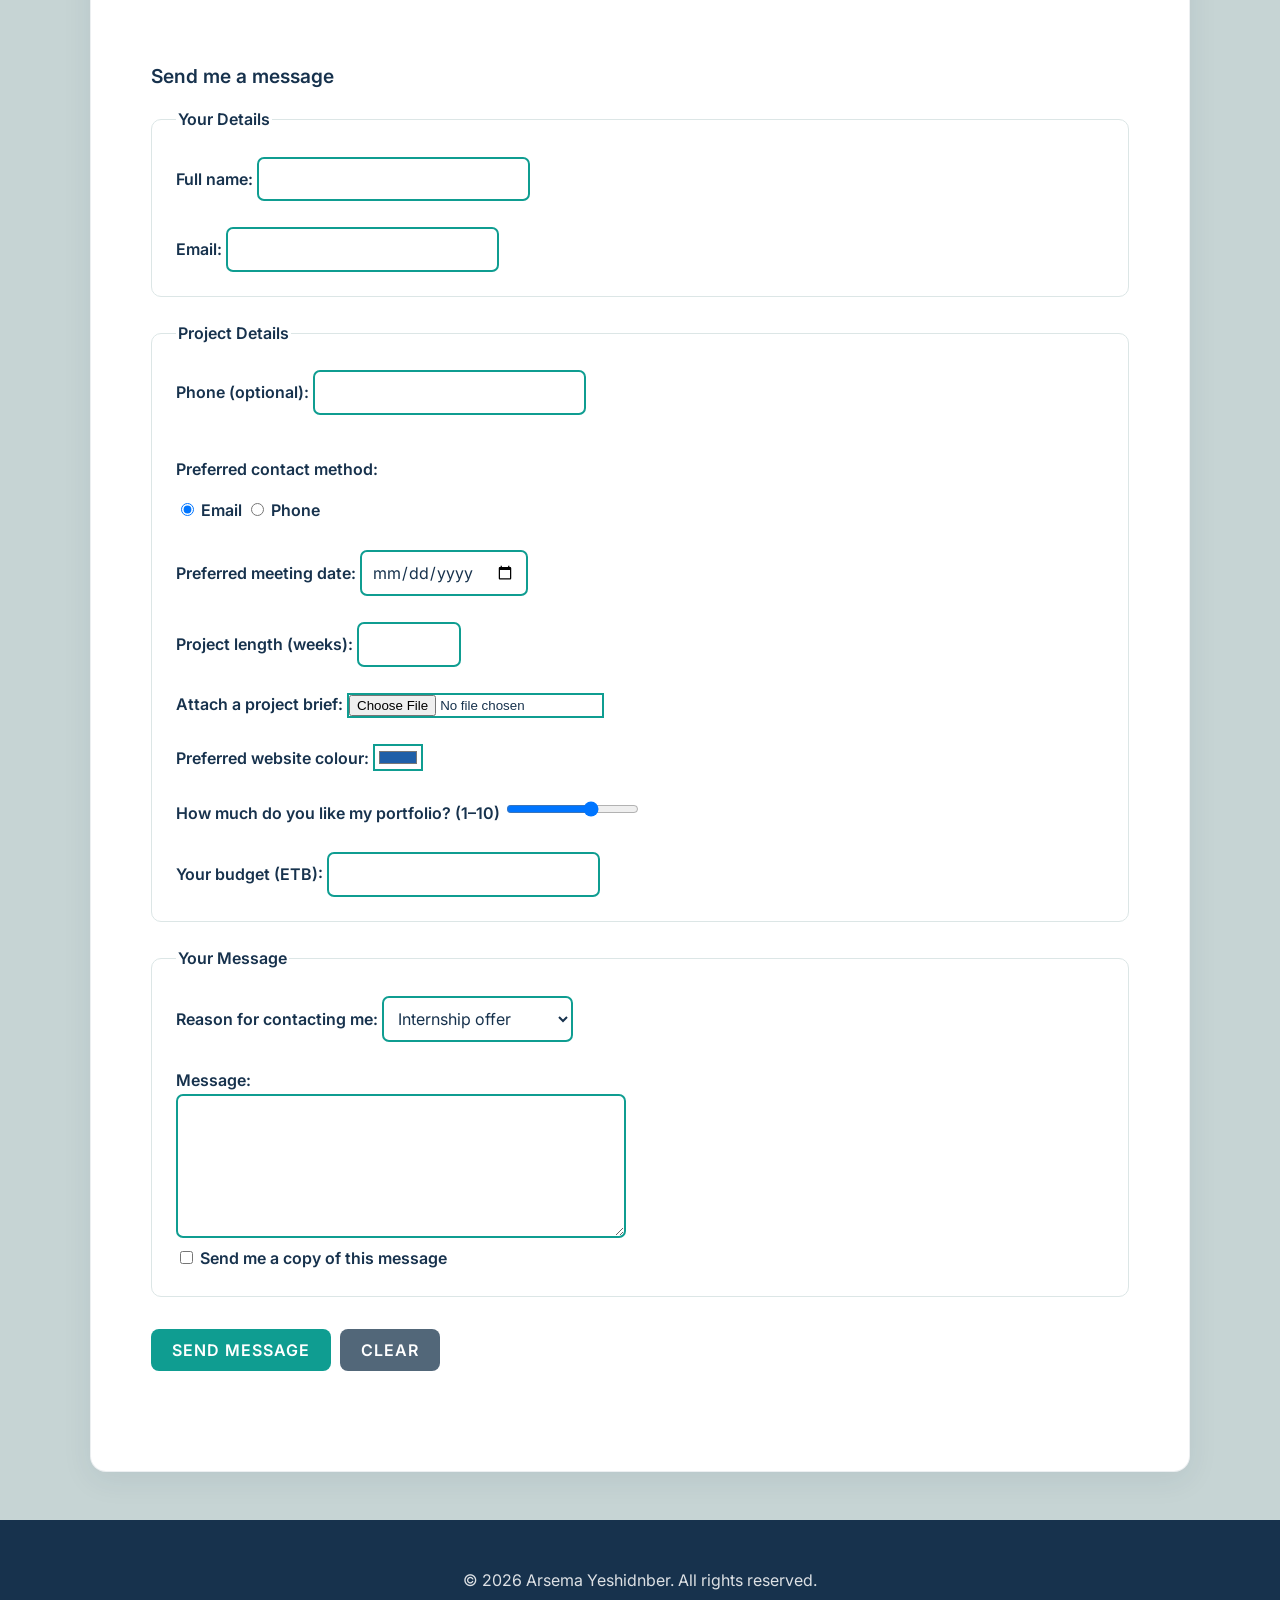
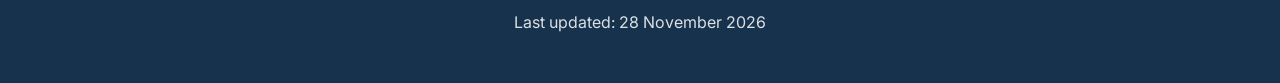
==== commit e0121fad: "Completed CSS Chapter Final Checks" ====
--- a/index.html
+++ b/index.html
@@ -820,7 +820,7 @@
 
     <p>
         Last updated:
-        <time datetime="2026-11-28">5 November 2026</time>
+        <time datetime="2026-11-28">28 November 2026</time>
     </p>
 </footer>
 
